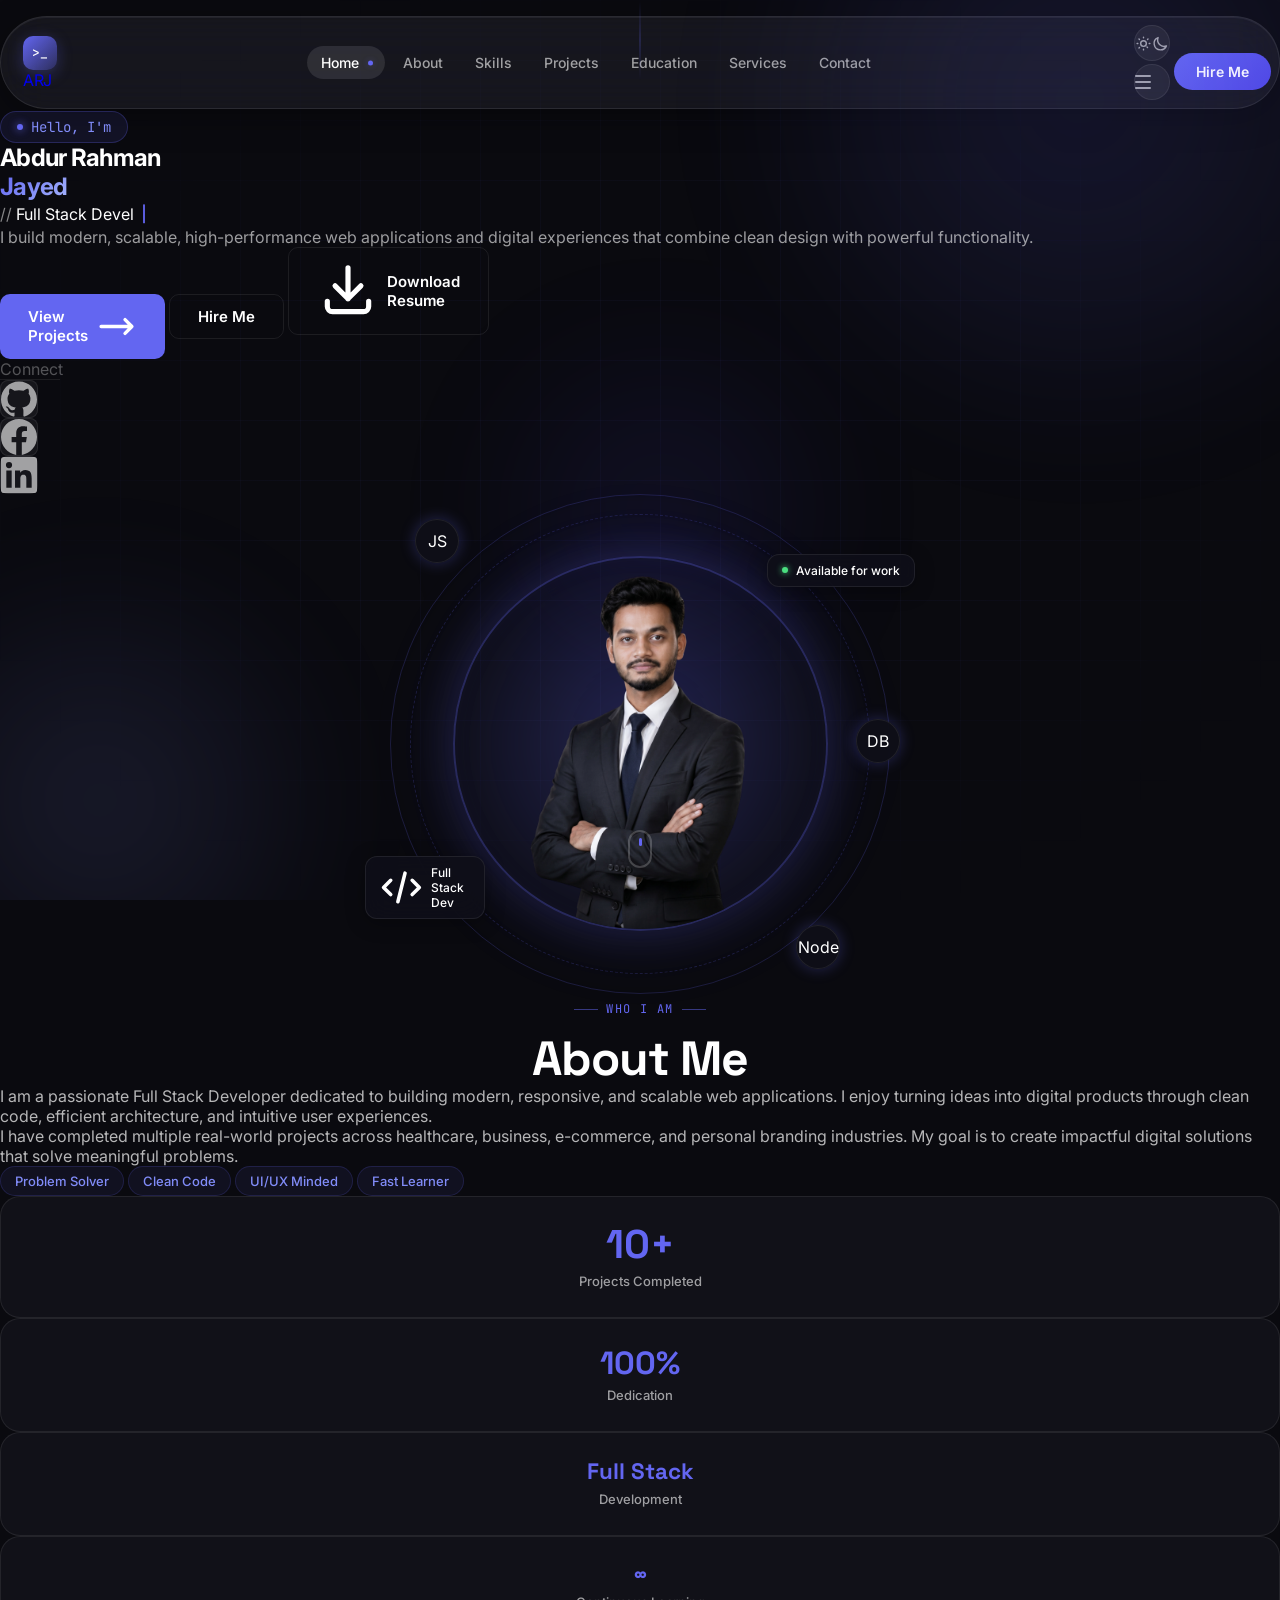
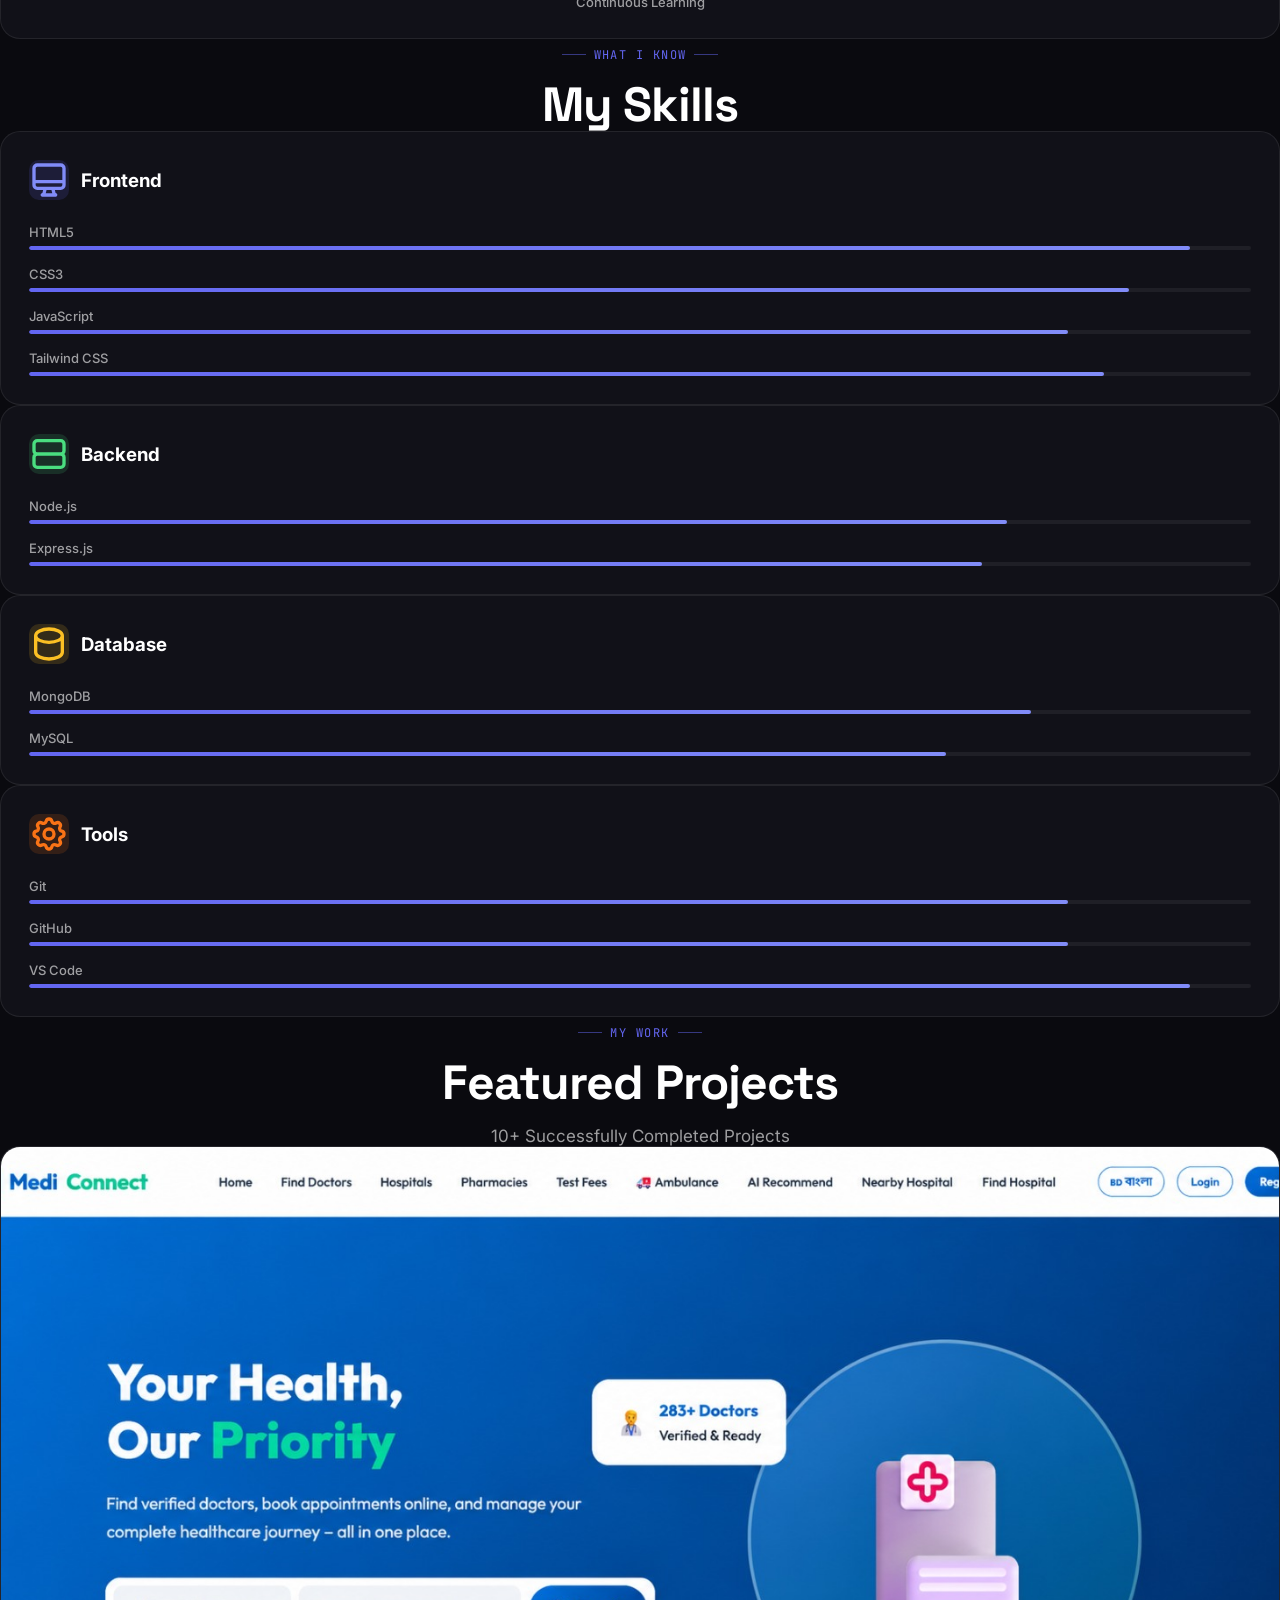
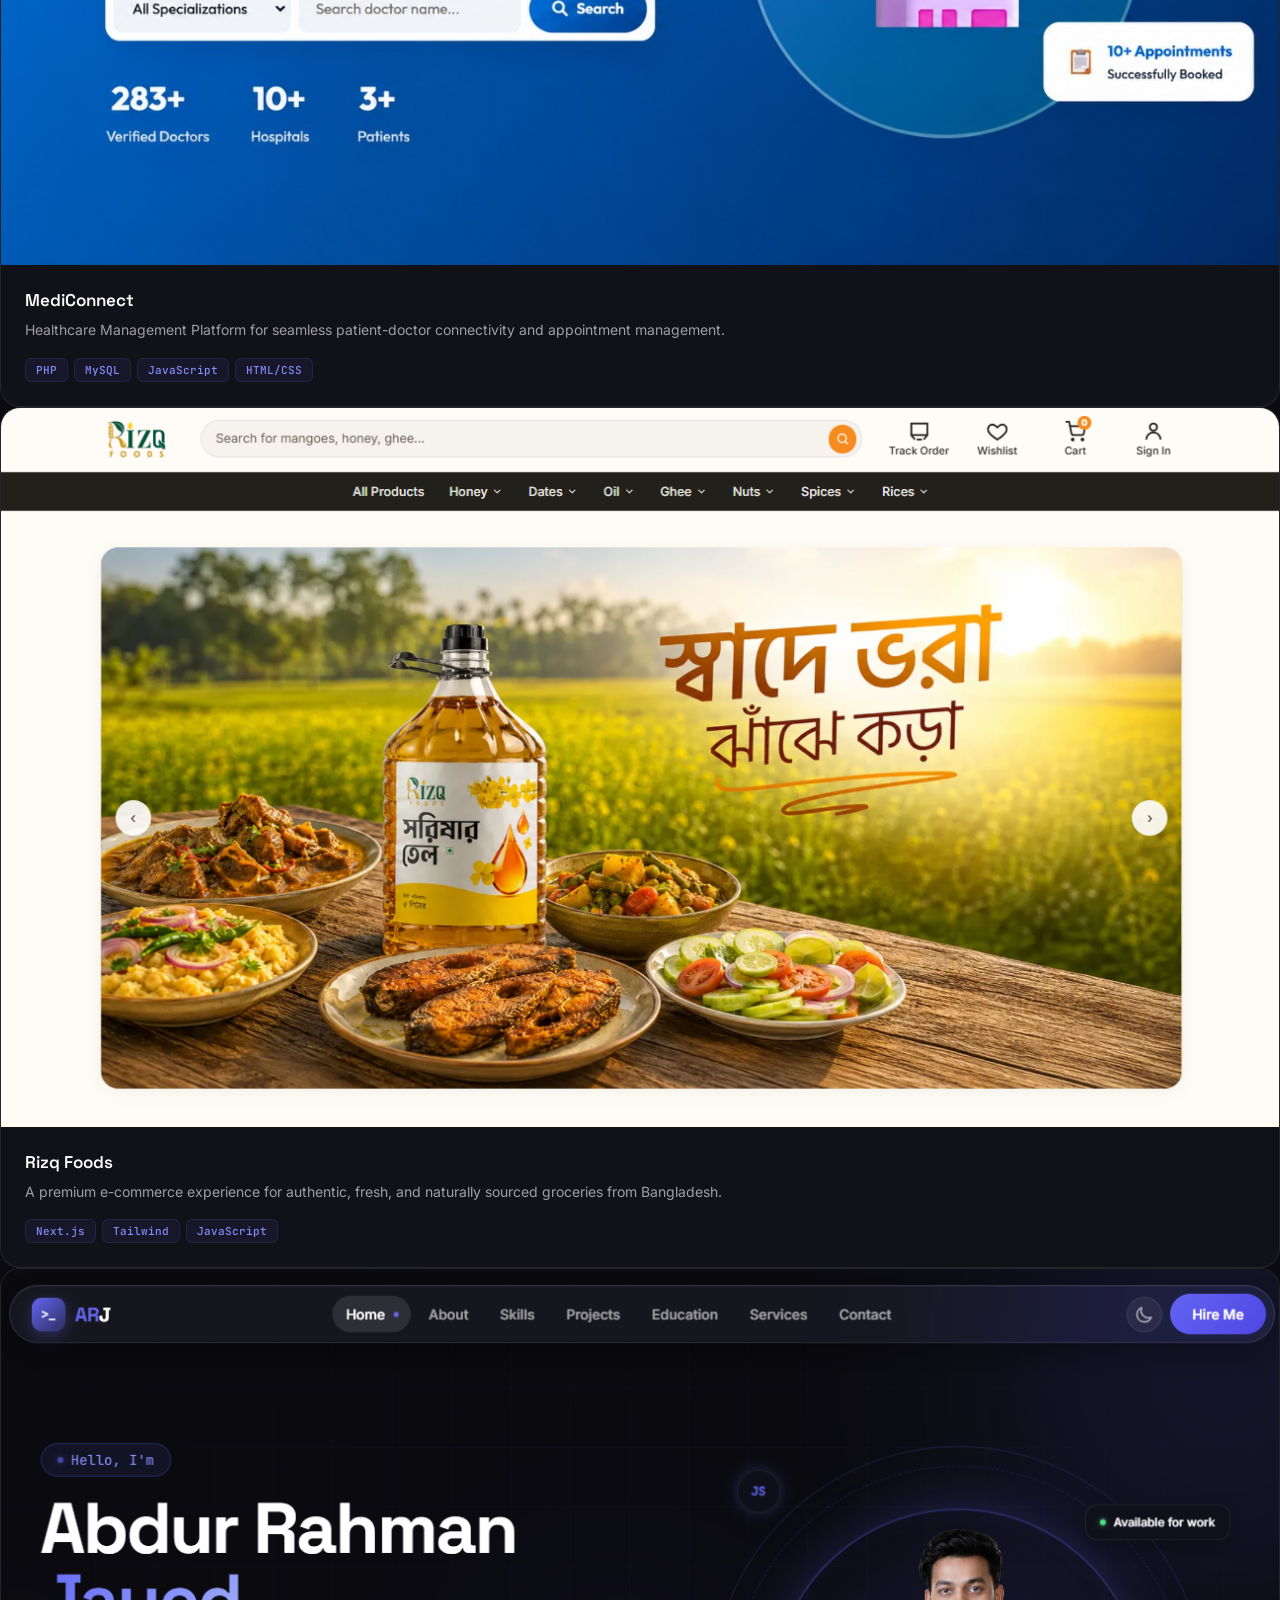
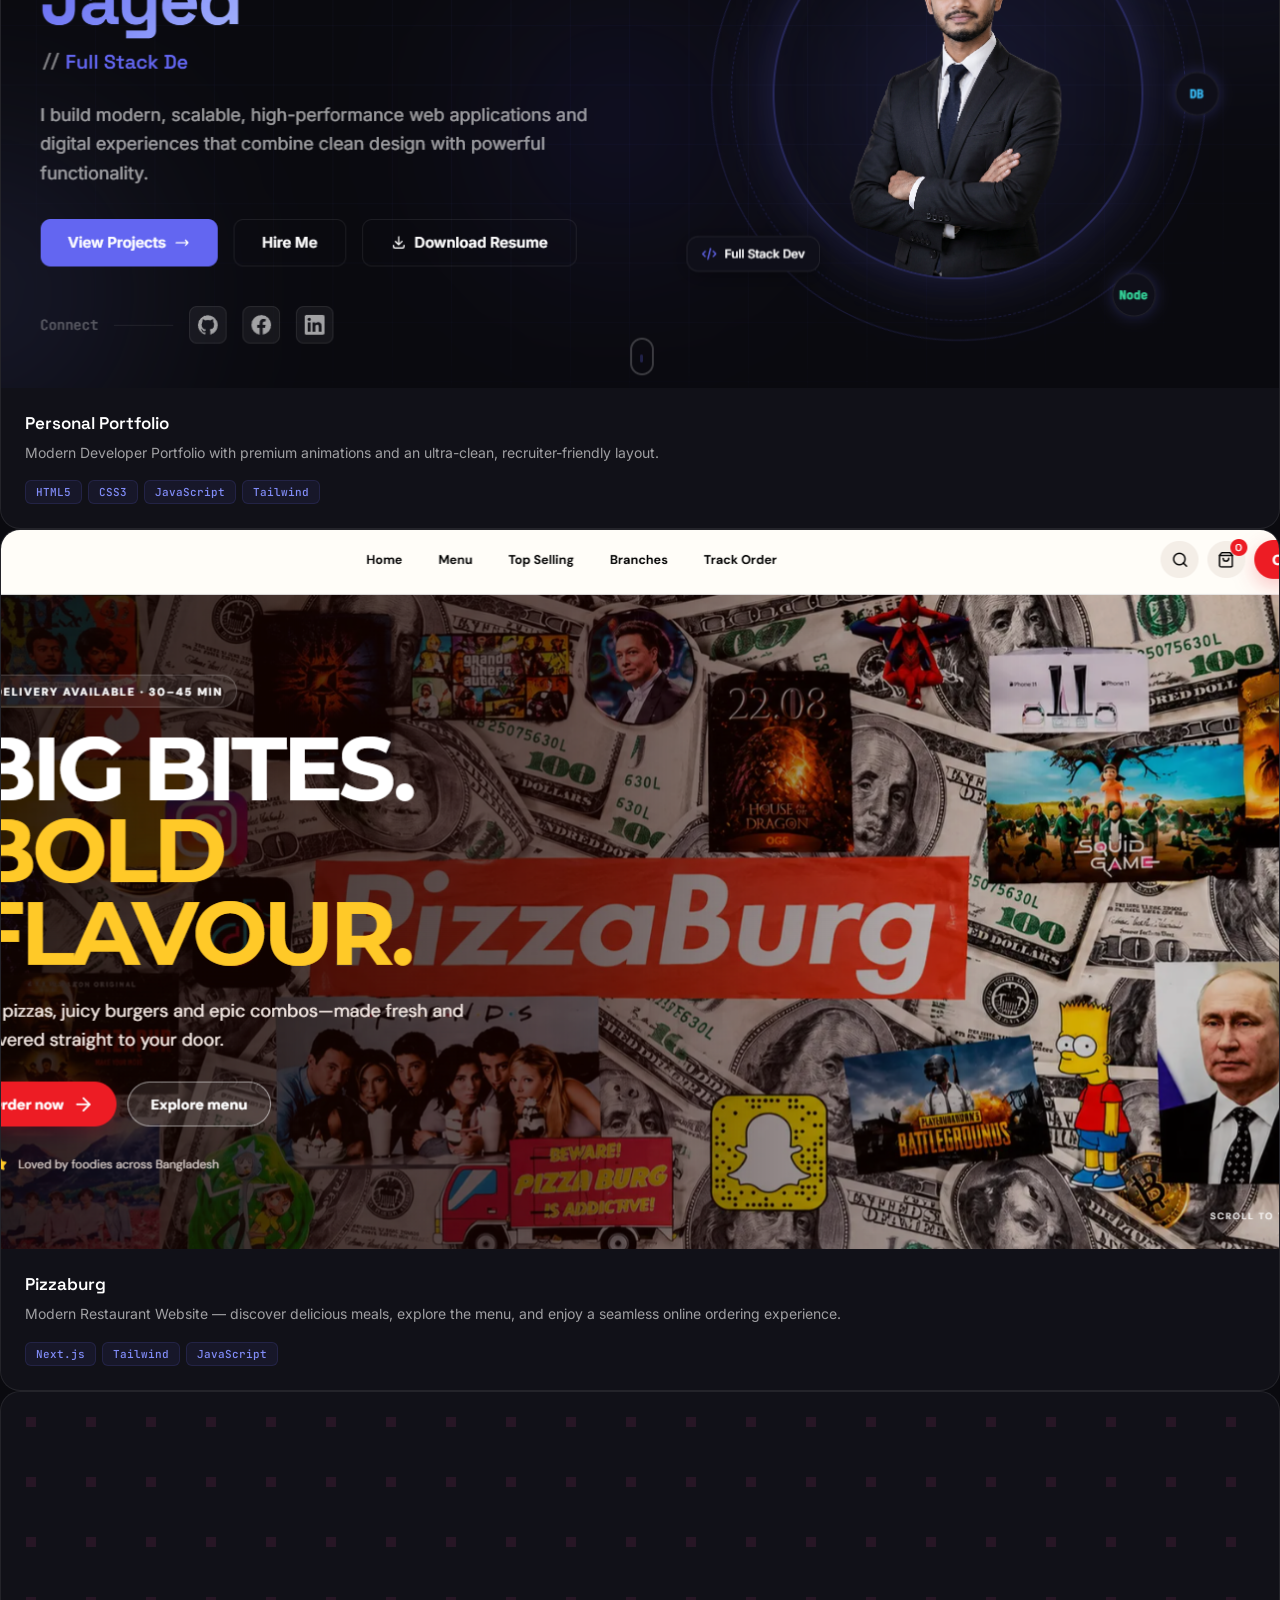
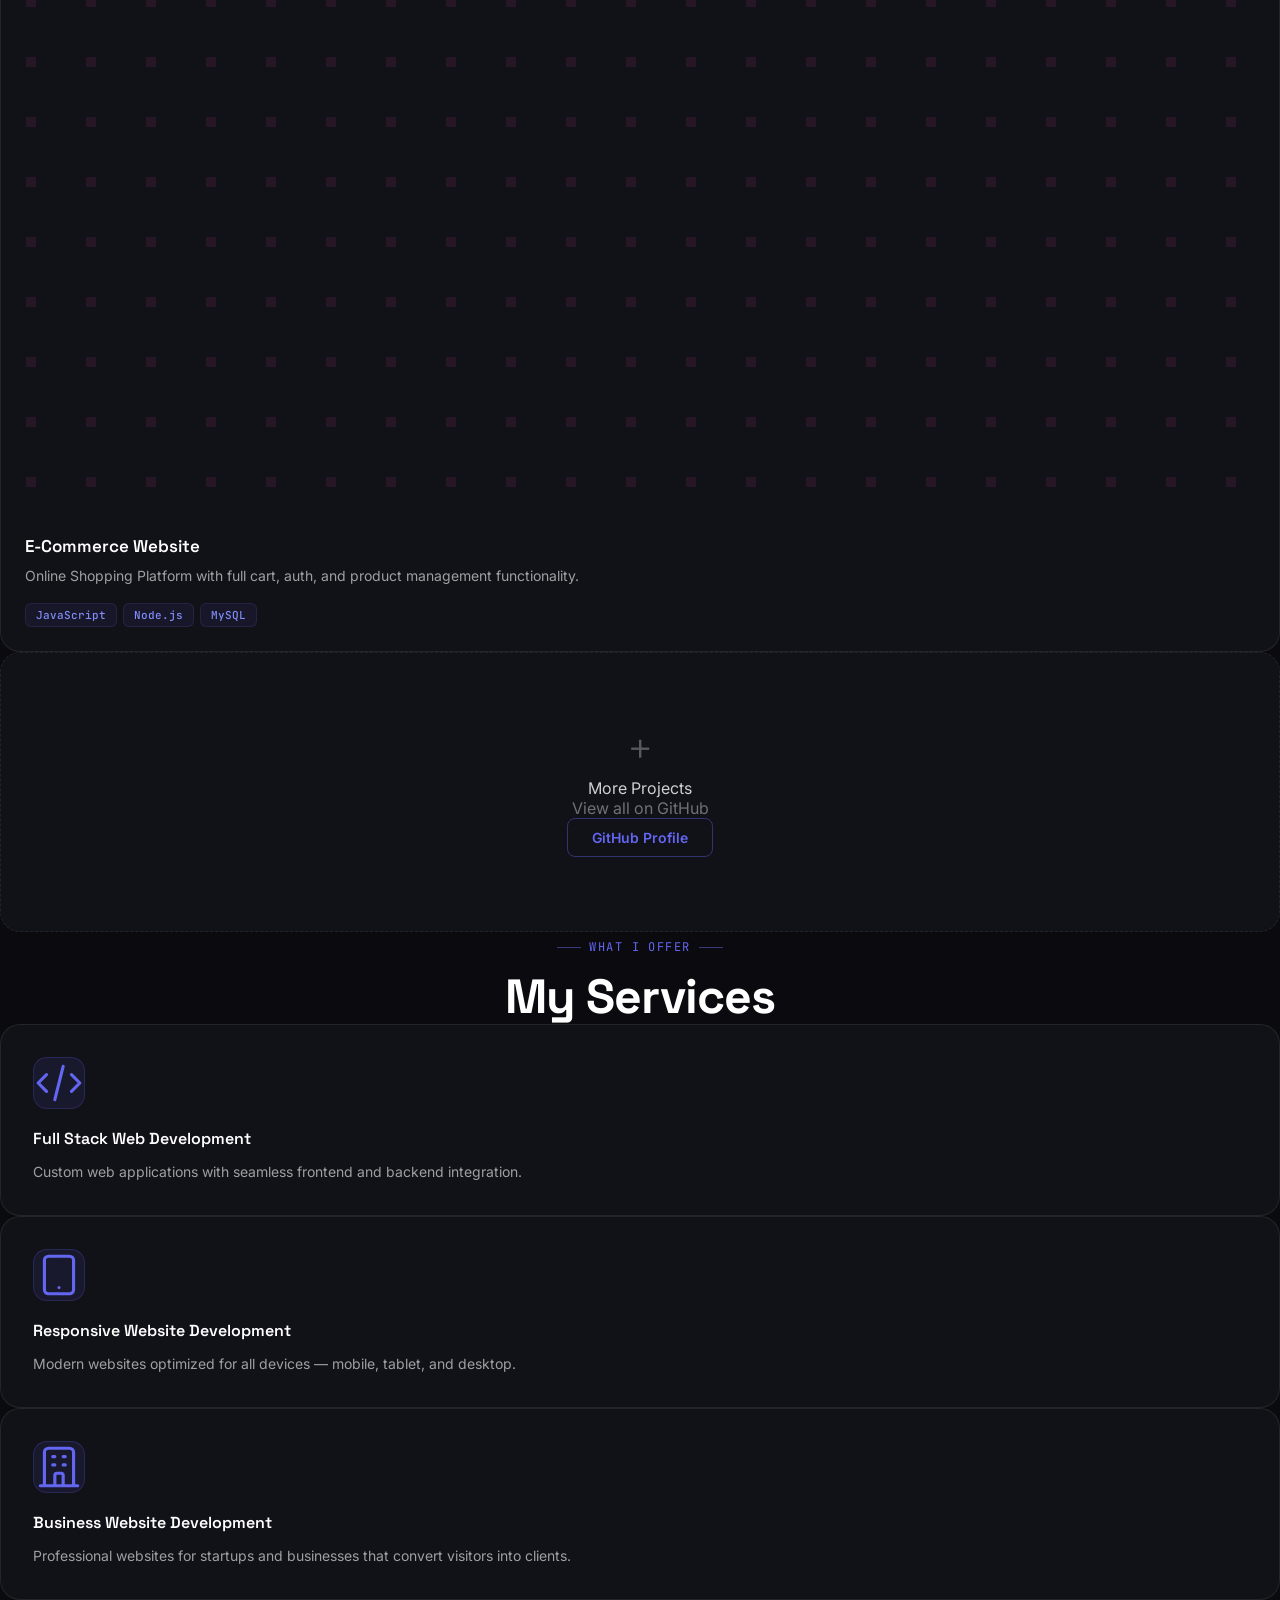
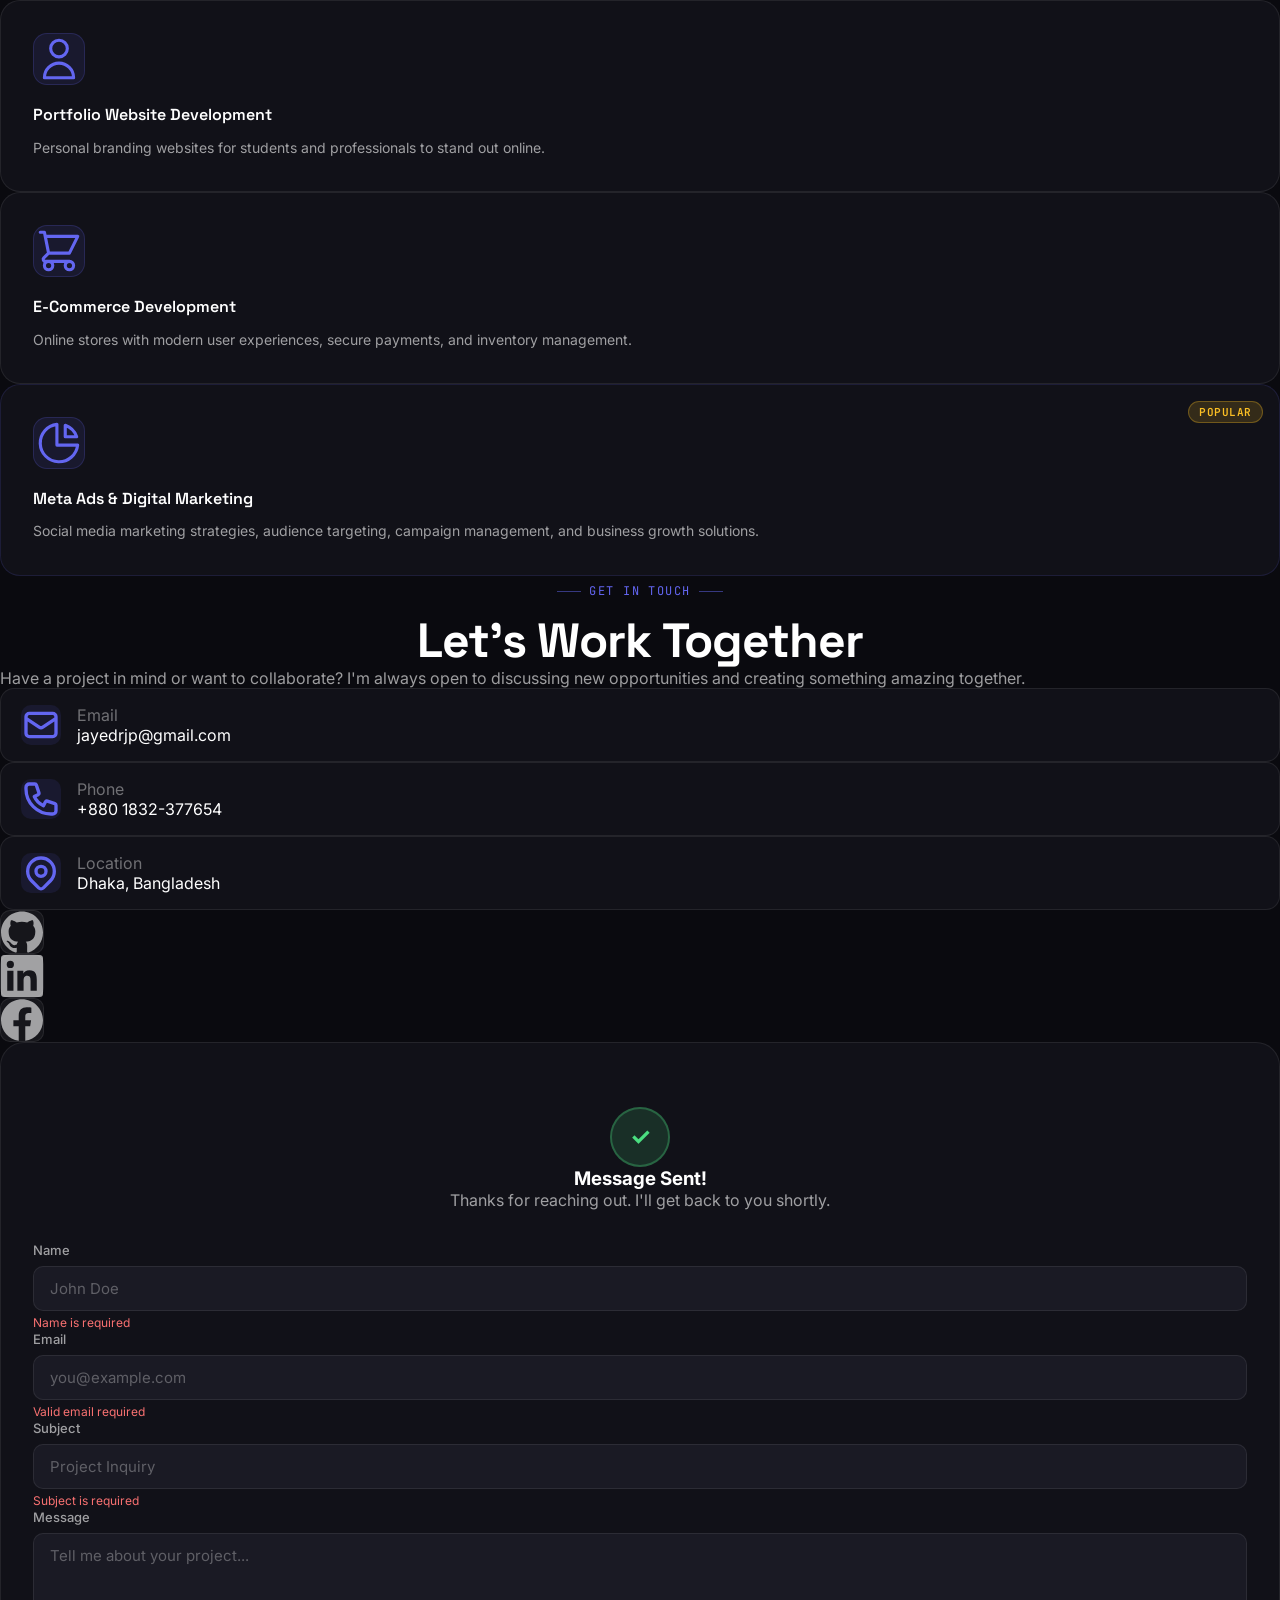
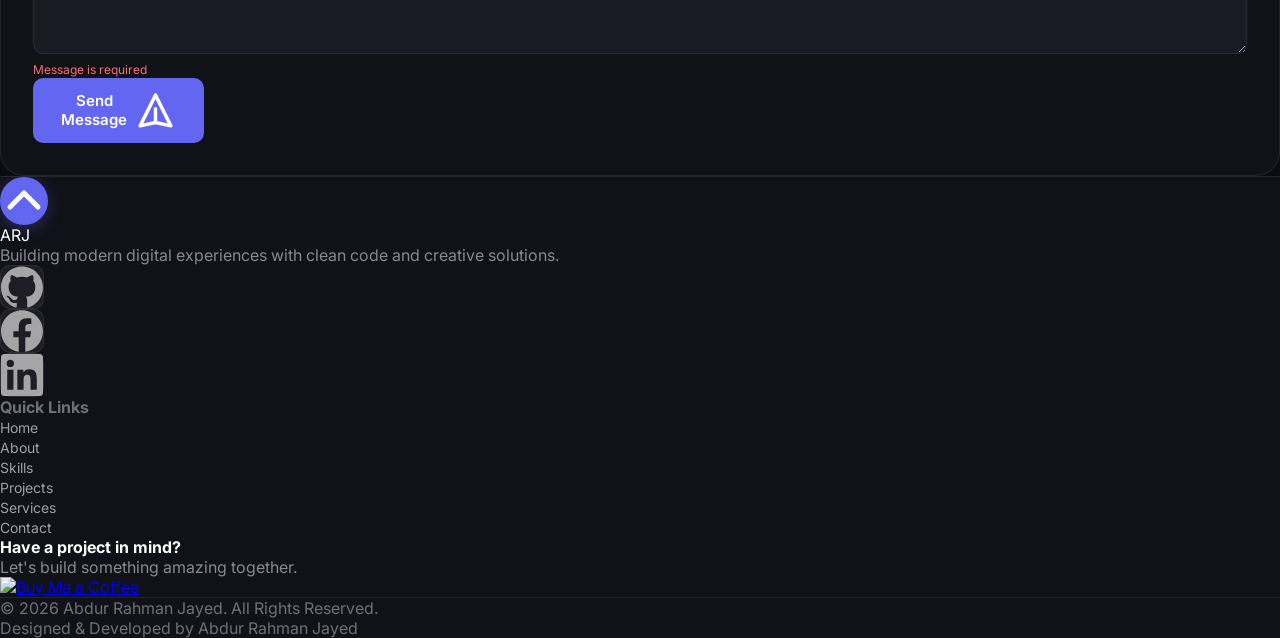
==== index.html @ 6d83f244 "Initial portfolio update" ====
<!doctype html>
<html lang="en" class="dark">
  <head>
    <meta charset="UTF-8" />
    <meta name="viewport" content="width=device-width, initial-scale=1.0" />
    <title>Abdur Rahman Jayed — Full Stack Developer</title>
    <meta
      name="description"
      content="Abdur Rahman Jayed (ARJ) — Full Stack Developer building modern, scalable, high-performance web applications and digital experiences."
    />
    <meta
      name="keywords"
      content="Full Stack Developer, Web Developer, Bangladesh, ARJ, Abdur Rahman Jayed, Node.js, MongoDB, JavaScript"
    />
    <meta name="author" content="Abdur Rahman Jayed" />

    <!-- Open Graph -->
    <meta
      property="og:title"
      content="Abdur Rahman Jayed — Full Stack Developer"
    />
    <meta
      property="og:description"
      content="Building modern, scalable, high-performance web applications and digital experiences."
    />
    <meta property="og:type" content="website" />
    <meta property="og:image" content="photo.png" />

    <!-- Preconnect -->
    <link rel="preconnect" href="https://fonts.googleapis.com" />
    <link rel="preconnect" href="https://fonts.gstatic.com" crossorigin />
    <link
      href="https://fonts.googleapis.com/css2?family=Inter:wght@300;400;500;600;700;800;900&family=Space+Grotesk:wght@400;500;600;700&family=JetBrains+Mono:wght@400;500&display=swap"
      rel="stylesheet"
    />

    <!-- Tailwind CSS -->
    <script src="https://cdn.tailwindcss.com"></script>
    <script>
      tailwind.config = {
        darkMode: "class",
        theme: {
          extend: {
            fontFamily: {
              sans: ["Inter", "sans-serif"],
              display: ["Space Grotesk", "sans-serif"],
              mono: ["JetBrains Mono", "monospace"],
            },
            colors: {
              accent: { DEFAULT: "#6366f1", hover: "#4f46e5", glow: "#818cf8" },
              surface: {
                1: "#0a0a0f",
                2: "#111118",
                3: "#1a1a24",
                4: "#22222e",
              },
            },
            animation: {
              float: "float 6s ease-in-out infinite",
              "pulse-slow": "pulse 4s cubic-bezier(0.4, 0, 0.6, 1) infinite",
              "spin-slow": "spin 20s linear infinite",
            },
          },
        },
      };
    </script>

    <link rel="stylesheet" href="style.css" />
  </head>
  <body class="overflow-x-hidden">
    <!-- Loading Screen -->
    <div
      id="loader"
      class="fixed inset-0 z-[9999] flex items-center justify-center bg-[#0a0a0f]"
    >
      <div class="loader-content text-center">
        <div
          class="loader-logo font-display font-bold text-4xl text-white mb-6"
        >
          <span class="text-accent">AR</span>J
        </div>
        <div class="loader-bar">
          <div class="loader-fill"></div>
        </div>
        <p class="font-mono text-xs text-white/40 mt-4">
          Initializing experience...
        </p>
      </div>
    </div>

    <!-- NAVBAR -->
    <nav
      id="navbar"
      class="fixed top-0 left-0 right-0 z-50 px-4 sm:px-6 lg:px-8 pt-4 transition-all duration-300"
    >
      <div class="max-w-7xl mx-auto">
        <div class="nav-inner flex items-center justify-between">
          <!-- Logo -->
          <a href="index.html" class="nav-logo flex items-center gap-2.5">
            <span class="nav-logo-mark">&gt;_</span>
            <span class="font-display font-bold text-xl tracking-tight"
              ><span class="text-accent">AR</span>J</span
            >
          </a>

          <!-- Desktop Links -->
          <div class="hidden lg:flex items-center gap-1 nav-links-group">
            <a href="index.html" class="nav-link active" data-section="home"
              >Home</a
            >
            <a href="pages/about.html" class="nav-link" data-section="about"
              >About</a
            >
            <a href="pages/skills.html" class="nav-link" data-section="skills"
              >Skills</a
            >
            <a
              href="pages/projects.html"
              class="nav-link"
              data-section="projects"
              >Projects</a
            >
            <button id="educationBtn" class="nav-link">Education</button>
            <a
              href="pages/services.html"
              class="nav-link"
              data-section="services"
              >Services</a
            >
            <a href="pages/contact.html" class="nav-link" data-section="contact"
              >Contact</a
            >
          </div>

          <!-- Right Actions -->
          <div class="flex items-center gap-2">
            <!-- Theme Toggle -->
            <button
              id="themeToggle"
              class="theme-btn"
              aria-label="Toggle theme"
            >
              <svg
                id="sunIcon"
                class="w-5 h-5 hidden"
                fill="none"
                stroke="currentColor"
                viewBox="0 0 24 24"
              >
                <path
                  stroke-linecap="round"
                  stroke-linejoin="round"
                  stroke-width="2"
                  d="M12 3v1m0 16v1m9-9h-1M4 12H3m15.364-6.364l-.707.707M6.343 17.657l-.707.707M17.657 17.657l-.707-.707M6.343 6.343l-.707-.707M12 8a4 4 0 100 8 4 4 0 000-8z"
                />
              </svg>
              <svg
                id="moonIcon"
                class="w-5 h-5"
                fill="none"
                stroke="currentColor"
                viewBox="0 0 24 24"
              >
                <path
                  stroke-linecap="round"
                  stroke-linejoin="round"
                  stroke-width="2"
                  d="M20.354 15.354A9 9 0 018.646 3.646 9.003 9.003 0 0012 21a9.003 9.003 0 008.354-5.646z"
                />
              </svg>
            </button>

            <!-- Mobile Hamburger -->
            <button
              id="menuBtn"
              class="lg:hidden menu-btn flex items-center justify-center"
              aria-label="Toggle menu"
            >
              <div class="hamburger-icon">
                <span></span>
                <span></span>
                <span></span>
              </div>
            </button>

            <!-- Hire Me -->
            <a
              href="pages/contact.html"
              class="hire-btn hidden md:flex items-center gap-2"
            >
              Hire Me
            </a>
          </div>
        </div>

        <!-- Mobile Menu -->
        <div id="mobileMenu" class="mobile-menu lg:hidden">
          <div class="mobile-menu-inner px-4 py-6 flex flex-col gap-2">
            <a href="index.html" class="mobile-nav-link" data-section="home"
              >Home</a
            >
            <a
              href="pages/about.html"
              class="mobile-nav-link"
              data-section="about"
              >About</a
            >
            <a
              href="pages/skills.html"
              class="mobile-nav-link"
              data-section="skills"
              >Skills</a
            >
            <a
              href="pages/projects.html"
              class="mobile-nav-link"
              data-section="projects"
              >Projects</a
            >
            <button id="educationBtnMobile" class="mobile-nav-link text-left">
              Education
            </button>
            <a
              href="pages/services.html"
              class="mobile-nav-link"
              data-section="services"
              >Services</a
            >
            <a
              href="pages/contact.html"
              class="mobile-nav-link"
              data-section="contact"
              >Contact</a
            >
            <a
              href="pages/contact.html"
              class="hire-btn mt-4 flex items-center justify-center gap-2"
            >
              Hire Me
            </a>
          </div>
        </div>
      </div>
    </nav>

    <!-- EDUCATION MODAL -->
    <div
      id="educationModal"
      class="edu-modal"
      role="dialog"
      aria-modal="true"
      aria-label="Academic Journey"
    >
      <div class="edu-backdrop"></div>
      <div class="edu-panel">
        <div class="edu-header">
          <div>
            <h2 class="font-display text-3xl md:text-4xl font-bold">
              Academic Journey
            </h2>
          </div>
          <button id="closeEdu" class="edu-close" aria-label="Close modal">
            <svg
              class="w-5 h-5"
              fill="none"
              stroke="currentColor"
              viewBox="0 0 24 24"
            >
              <path
                stroke-linecap="round"
                stroke-linejoin="round"
                stroke-width="2"
                d="M6 18L18 6M6 6l12 12"
              />
            </svg>
          </button>
        </div>

        <div class="edu-timeline">
          <!-- Item 1 -->
          <div class="edu-item">
            <div class="edu-dot">
              <div class="edu-dot-inner"></div>
            </div>
            <div class="edu-card">
              <div class="edu-year">2023 — 2027</div>
              <h3 class="edu-degree">
                BSc in Computer Science &amp; Engineering
              </h3>
              <p class="edu-institution">
                University of Information Technology and Sciences (UITS)
              </p>
              <div class="edu-badge">Semester 7 of 8 · In Progress</div>
            </div>
          </div>

          <!-- Item 2 -->
          <div class="edu-item">
            <div class="edu-dot">
              <div class="edu-dot-inner"></div>
            </div>
            <div class="edu-card">
              <div class="edu-year">2022</div>
              <h3 class="edu-degree">HSC — Science (English Version)</h3>
              <p class="edu-institution">South Point College · Dhaka Board</p>
              <div class="edu-badge gpa">GPA: 5.00 / 5.00</div>
            </div>
          </div>

          <!-- Item 3 -->
          <div class="edu-item">
            <div class="edu-dot">
              <div class="edu-dot-inner"></div>
            </div>
            <div class="edu-card">
              <div class="edu-year">2020</div>
              <h3 class="edu-degree">SSC — Science (English Version)</h3>
              <p class="edu-institution">
                Cosmopolitan Laboratory School and College · Dhaka Board
              </p>
              <div class="edu-badge">GPA: 4.78 / 5.00</div>
            </div>
          </div>
        </div>
      </div>
    </div>

    <!-- ===== HOME SECTION ===== -->
    <section
      id="home"
      class="min-h-screen flex items-center relative overflow-hidden pt-28"
    >
      <!-- Background Elements -->
      <div class="hero-bg">
        <div class="orb orb-1"></div>
        <div class="orb orb-2"></div>
        <div class="orb orb-3"></div>
        <div class="grid-bg"></div>
      </div>

      <div class="max-w-7xl mx-auto px-4 sm:px-6 lg:px-8 w-full py-16">
        <div class="grid lg:grid-cols-2 gap-12 lg:gap-16 items-center">
          <!-- LEFT -->
          <div class="hero-left reveal-left">
            <div class="hello-badge">
              <span class="hello-dot"></span>
              <span class="font-mono text-sm">Hello, I'm</span>
            </div>

            <h1
              class="font-display font-bold text-5xl sm:text-6xl md:text-7xl leading-[1.05] mt-4 mb-3"
            >
              Abdur Rahman<br />
              <span class="name-gradient">Jayed</span>
            </h1>

            <div class="role-wrapper mb-6">
              <span class="role-prefix text-white/50 font-mono text-lg"
                >//
              </span>
              <span
                id="typingText"
                class="typed-text font-display text-xl font-semibold text-accent"
              ></span>
              <span class="typed-cursor">|</span>
            </div>

            <p class="text-white/60 text-lg leading-relaxed max-w-xl mb-8">
              I build modern, scalable, high-performance web applications and
              digital experiences that combine clean design with powerful
              functionality.
            </p>

            <div class="flex flex-wrap gap-4 mb-10">
              <a href="pages/projects.html" class="btn-primary magnetic-btn">
                <span>View Projects</span>
                <svg
                  class="w-4 h-4"
                  fill="none"
                  stroke="currentColor"
                  viewBox="0 0 24 24"
                >
                  <path
                    stroke-linecap="round"
                    stroke-linejoin="round"
                    stroke-width="2"
                    d="M17 8l4 4m0 0l-4 4m4-4H3"
                  />
                </svg>
              </a>
              <a href="pages/contact.html" class="btn-secondary magnetic-btn">
                <span>Hire Me</span>
              </a>
              <a
                href="Abdur_Rahman_Jayed.pdf"
                download
                class="btn-secondary magnetic-btn"
              >
                <svg
                  class="w-4 h-4"
                  fill="none"
                  stroke="currentColor"
                  viewBox="0 0 24 24"
                >
                  <path
                    stroke-linecap="round"
                    stroke-linejoin="round"
                    stroke-width="2"
                    d="M4 16v2a2 2 0 002 2h12a2 2 0 002-2v-2M7 10l5 5 5-5M12 15V3"
                  />
                </svg>
                <span>Download Resume</span>
              </a>
            </div>

            <!-- Social Icons -->
            <div class="flex items-center gap-4">
              <span class="text-white/30 text-sm font-mono">Connect</span>
              <div class="social-line"></div>
              <a
                href="https://github.com/jayedrjp"
                target="_blank"
                rel="noopener"
                class="social-icon"
                aria-label="GitHub"
              >
                <svg class="w-5 h-5" fill="currentColor" viewBox="0 0 24 24">
                  <path
                    d="M12 .297c-6.63 0-12 5.373-12 12 0 5.303 3.438 9.8 8.205 11.385.6.113.82-.258.82-.577 0-.285-.01-1.04-.015-2.04-3.338.724-4.042-1.61-4.042-1.61C4.422 18.07 3.633 17.7 3.633 17.7c-1.087-.744.084-.729.084-.729 1.205.084 1.838 1.236 1.838 1.236 1.07 1.835 2.809 1.305 3.495.998.108-.776.417-1.305.76-1.605-2.665-.3-5.466-1.332-5.466-5.93 0-1.31.465-2.38 1.235-3.22-.135-.303-.54-1.523.105-3.176 0 0 1.005-.322 3.3 1.23.96-.267 1.98-.399 3-.405 1.02.006 2.04.138 3 .405 2.28-1.552 3.285-1.23 3.285-1.23.645 1.653.24 2.873.12 3.176.765.84 1.23 1.91 1.23 3.22 0 4.61-2.805 5.625-5.475 5.92.42.36.81 1.096.81 2.22 0 1.606-.015 2.896-.015 3.286 0 .315.21.69.825.57C20.565 22.092 24 17.592 24 12.297c0-6.627-5.373-12-12-12"
                  />
                </svg>
              </a>
              <a
                href="https://facebook.com/abdur.jayed"
                target="_blank"
                rel="noopener"
                class="social-icon"
                aria-label="Facebook"
              >
                <svg class="w-5 h-5" fill="currentColor" viewBox="0 0 24 24">
                  <path
                    d="M24 12.073c0-6.627-5.373-12-12-12s-12 5.373-12 12c0 5.99 4.388 10.954 10.125 11.854v-8.385H7.078v-3.47h3.047V9.43c0-3.007 1.792-4.669 4.533-4.669 1.312 0 2.686.235 2.686.235v2.953H15.83c-1.491 0-1.956.925-1.956 1.874v2.25h3.328l-.532 3.47h-2.796v8.385C19.612 23.027 24 18.062 24 12.073z"
                  />
                </svg>
              </a>
              <a
                href="https://linkedin.com/in/jayedrjp"
                target="_blank"
                rel="noopener"
                class="social-icon"
                aria-label="LinkedIn"
              >
                <svg class="w-5 h-5" fill="currentColor" viewBox="0 0 24 24">
                  <path
                    d="M20.447 20.452h-3.554v-5.569c0-1.328-.027-3.037-1.852-3.037-1.853 0-2.136 1.445-2.136 2.939v5.667H9.351V9h3.414v1.561h.046c.477-.9 1.637-1.85 3.37-1.85 3.601 0 4.267 2.37 4.267 5.455v6.286zM5.337 7.433a2.062 2.062 0 01-2.063-2.065 2.064 2.064 0 112.063 2.065zm1.782 13.019H3.555V9h3.564v11.452zM22.225 0H1.771C.792 0 0 .774 0 1.729v20.542C0 23.227.792 24 1.771 24h20.451C23.2 24 24 23.227 24 22.271V1.729C24 .774 23.2 0 22.222 0h.003z"
                  />
                </svg>
              </a>
            </div>
          </div>

          <!-- RIGHT - Photo -->
          <div class="hero-right reveal-right">
            <div class="photo-container">
              <div class="photo-glow"></div>
              <div class="photo-ring photo-ring-1"></div>
              <div class="photo-ring photo-ring-2"></div>
              <div class="photo-wrap">
                <img
                  src="arj.png"
                  alt="Abdur Rahman Jayed"
                  class="hero-photo"
                  loading="eager"
                />
              </div>
              <!-- Floating badges -->
              <div class="float-badge badge-top-right">
                <span class="badge-dot"></span>
                Available for work
              </div>
              <div class="float-badge badge-bottom-left">
                <svg
                  class="w-4 h-4 text-accent"
                  fill="none"
                  stroke="currentColor"
                  viewBox="0 0 24 24"
                >
                  <path
                    stroke-linecap="round"
                    stroke-linejoin="round"
                    stroke-width="2"
                    d="M10 20l4-16m4 4l4 4-4 4M6 16l-4-4 4-4"
                  />
                </svg>
                Full Stack Dev
              </div>
              <!-- Tech orbit dots -->
              <div class="orbit-dot orbit-dot-1">
                <span class="font-mono text-xs font-bold text-accent">JS</span>
              </div>
              <div class="orbit-dot orbit-dot-2">
                <span class="font-mono text-xs font-bold text-emerald-400"
                  >Node</span
                >
              </div>
              <div class="orbit-dot orbit-dot-3">
                <span class="font-mono text-xs font-bold text-sky-400">DB</span>
              </div>
            </div>
          </div>
        </div>
      </div>

      <!-- Scroll indicator -->
      <div class="scroll-indicator">
        <div class="scroll-mouse">
          <div class="scroll-wheel"></div>
        </div>
      </div>
    </section>

    <!-- ===== ABOUT SECTION ===== -->
    <section id="about" class="py-24 relative overflow-hidden">
      <div class="section-divider"></div>
      <div class="max-w-7xl mx-auto px-4 sm:px-6 lg:px-8">
        <div class="section-header reveal-up">
          <span class="section-eyebrow">Who I Am</span>
          <h2 class="section-title">
            About <span class="text-accent">Me</span>
          </h2>
        </div>

        <div class="grid lg:grid-cols-2 gap-16 items-center mt-16">
          <!-- Text -->
          <div class="reveal-left">
            <p class="text-white/70 text-lg leading-relaxed mb-6">
              I am a passionate Full Stack Developer dedicated to building
              modern, responsive, and scalable web applications. I enjoy turning
              ideas into digital products through clean code, efficient
              architecture, and intuitive user experiences.
            </p>
            <p class="text-white/70 text-lg leading-relaxed mb-8">
              I have completed multiple real-world projects across healthcare,
              business, e-commerce, and personal branding industries. My goal is
              to create impactful digital solutions that solve meaningful
              problems.
            </p>
            <div class="flex flex-wrap gap-3">
              <span class="tag">Problem Solver</span>
              <span class="tag">Clean Code</span>
              <span class="tag">UI/UX Minded</span>
              <span class="tag">Fast Learner</span>
            </div>
          </div>

          <!-- Stats -->
          <div class="grid grid-cols-2 gap-4 reveal-right">
            <div class="stat-card">
              <div class="stat-number" data-count="10">0</div>
              <div class="stat-label">Projects Completed</div>
            </div>
            <div class="stat-card">
              <div class="stat-number-text">100%</div>
              <div class="stat-label">Dedication</div>
            </div>
            <div class="stat-card">
              <div class="stat-number-text" style="font-size: 1.4rem">
                Full Stack
              </div>
              <div class="stat-label">Development</div>
            </div>
            <div class="stat-card">
              <div class="stat-number-text" style="font-size: 1.3rem">∞</div>
              <div class="stat-label">Continuous Learning</div>
            </div>
          </div>
        </div>
      </div>
    </section>

    <!-- ===== SKILLS SECTION ===== -->
    <section id="skills" class="py-24 relative overflow-hidden">
      <div class="max-w-7xl mx-auto px-4 sm:px-6 lg:px-8">
        <div class="section-header reveal-up">
          <span class="section-eyebrow">What I Know</span>
          <h2 class="section-title">
            My <span class="text-accent">Skills</span>
          </h2>
        </div>

        <div class="grid md:grid-cols-2 lg:grid-cols-4 gap-6 mt-16">
          <!-- Frontend -->
          <div class="skill-category reveal-up" style="--delay: 0">
            <div class="skill-cat-header">
              <div class="skill-cat-icon frontend-icon">
                <svg
                  class="w-5 h-5"
                  fill="none"
                  stroke="currentColor"
                  viewBox="0 0 24 24"
                >
                  <path
                    stroke-linecap="round"
                    stroke-linejoin="round"
                    stroke-width="2"
                    d="M9.75 17L9 20l-1 1h8l-1-1-.75-3M3 13h18M5 17h14a2 2 0 002-2V5a2 2 0 00-2-2H5a2 2 0 00-2 2v10a2 2 0 002 2z"
                  />
                </svg>
              </div>
              <h3 class="font-display font-semibold text-lg">Frontend</h3>
            </div>
            <div class="skill-list">
              <div class="skill-item">
                <span class="skill-name">HTML5</span>
                <div class="skill-bar">
                  <div class="skill-fill" data-w="95"></div>
                </div>
              </div>
              <div class="skill-item">
                <span class="skill-name">CSS3</span>
                <div class="skill-bar">
                  <div class="skill-fill" data-w="90"></div>
                </div>
              </div>
              <div class="skill-item">
                <span class="skill-name">JavaScript</span>
                <div class="skill-bar">
                  <div class="skill-fill" data-w="85"></div>
                </div>
              </div>
              <div class="skill-item">
                <span class="skill-name">Tailwind CSS</span>
                <div class="skill-bar">
                  <div class="skill-fill" data-w="88"></div>
                </div>
              </div>
            </div>
          </div>

          <!-- Backend -->
          <div class="skill-category reveal-up" style="--delay: 1">
            <div class="skill-cat-header">
              <div class="skill-cat-icon backend-icon">
                <svg
                  class="w-5 h-5"
                  fill="none"
                  stroke="currentColor"
                  viewBox="0 0 24 24"
                >
                  <path
                    stroke-linecap="round"
                    stroke-linejoin="round"
                    stroke-width="2"
                    d="M5 12h14M5 12a2 2 0 01-2-2V6a2 2 0 012-2h14a2 2 0 012 2v4a2 2 0 01-2 2M5 12a2 2 0 00-2 2v4a2 2 0 002 2h14a2 2 0 002-2v-4a2 2 0 00-2-2"
                  />
                </svg>
              </div>
              <h3 class="font-display font-semibold text-lg">Backend</h3>
            </div>
            <div class="skill-list">
              <div class="skill-item">
                <span class="skill-name">Node.js</span>
                <div class="skill-bar">
                  <div class="skill-fill" data-w="80"></div>
                </div>
              </div>
              <div class="skill-item">
                <span class="skill-name">Express.js</span>
                <div class="skill-bar">
                  <div class="skill-fill" data-w="78"></div>
                </div>
              </div>
            </div>
          </div>

          <!-- Database -->
          <div class="skill-category reveal-up" style="--delay: 2">
            <div class="skill-cat-header">
              <div class="skill-cat-icon db-icon">
                <svg
                  class="w-5 h-5"
                  fill="none"
                  stroke="currentColor"
                  viewBox="0 0 24 24"
                >
                  <path
                    stroke-linecap="round"
                    stroke-linejoin="round"
                    stroke-width="2"
                    d="M4 7v10c0 2.21 3.582 4 8 4s8-1.79 8-4V7M4 7c0 2.21 3.582 4 8 4s8-1.79 8-4M4 7c0-2.21 3.582-4 8-4s8 1.79 8 4"
                  />
                </svg>
              </div>
              <h3 class="font-display font-semibold text-lg">Database</h3>
            </div>
            <div class="skill-list">
              <div class="skill-item">
                <span class="skill-name">MongoDB</span>
                <div class="skill-bar">
                  <div class="skill-fill" data-w="82"></div>
                </div>
              </div>
              <div class="skill-item">
                <span class="skill-name">MySQL</span>
                <div class="skill-bar">
                  <div class="skill-fill" data-w="75"></div>
                </div>
              </div>
            </div>
          </div>

          <!-- Tools -->
          <div class="skill-category reveal-up" style="--delay: 3">
            <div class="skill-cat-header">
              <div class="skill-cat-icon tools-icon">
                <svg
                  class="w-5 h-5"
                  fill="none"
                  stroke="currentColor"
                  viewBox="0 0 24 24"
                >
                  <path
                    stroke-linecap="round"
                    stroke-linejoin="round"
                    stroke-width="2"
                    d="M10.325 4.317c.426-1.756 2.924-1.756 3.35 0a1.724 1.724 0 002.573 1.066c1.543-.94 3.31.826 2.37 2.37a1.724 1.724 0 001.065 2.572c1.756.426 1.756 2.924 0 3.35a1.724 1.724 0 00-1.066 2.573c.94 1.543-.826 3.31-2.37 2.37a1.724 1.724 0 00-2.572 1.065c-.426 1.756-2.924 1.756-3.35 0a1.724 1.724 0 00-2.573-1.066c-1.543.94-3.31-.826-2.37-2.37a1.724 1.724 0 00-1.065-2.572c-1.756-.426-1.756-2.924 0-3.35a1.724 1.724 0 001.066-2.573c-.94-1.543.826-3.31 2.37-2.37.996.608 2.296.07 2.572-1.065z"
                  />
                  <path
                    stroke-linecap="round"
                    stroke-linejoin="round"
                    stroke-width="2"
                    d="M15 12a3 3 0 11-6 0 3 3 0 016 0z"
                  />
                </svg>
              </div>
              <h3 class="font-display font-semibold text-lg">Tools</h3>
            </div>
            <div class="skill-list">
              <div class="skill-item">
                <span class="skill-name">Git</span>
                <div class="skill-bar">
                  <div class="skill-fill" data-w="85"></div>
                </div>
              </div>
              <div class="skill-item">
                <span class="skill-name">GitHub</span>
                <div class="skill-bar">
                  <div class="skill-fill" data-w="85"></div>
                </div>
              </div>
              <div class="skill-item">
                <span class="skill-name">VS Code</span>
                <div class="skill-bar">
                  <div class="skill-fill" data-w="95"></div>
                </div>
              </div>
            </div>
          </div>
        </div>
      </div>
    </section>

    <!-- ===== PROJECTS SECTION ===== -->
    <section id="projects" class="py-24 relative overflow-hidden">
      <div class="max-w-7xl mx-auto px-4 sm:px-6 lg:px-8">
        <div class="section-header reveal-up">
          <span class="section-eyebrow">My Work</span>
          <h2 class="section-title">
            Featured <span class="text-accent">Projects</span>
          </h2>
          <p class="section-sub">10+ Successfully Completed Projects</p>
        </div>

        <div class="grid md:grid-cols-2 lg:grid-cols-3 gap-6 mt-16">
          <!-- Project 1 -->
          <div class="project-card reveal-up" style="--delay: 0">
            <div class="project-img-wrap">
              <div
                class="project-img project-img-1"
                style="
                  background-image: url(&quot;assets/mediconnect.jpeg&quot;);
                "
              >
                <div class="project-overlay">
                  <a
                    href="https://medicarebd.infinityfreeapp.com"
                    class="project-link"
                    aria-label="Live Demo"
                  >
                    <svg
                      class="w-5 h-5"
                      fill="none"
                      stroke="currentColor"
                      viewBox="0 0 24 24"
                    >
                      <path
                        stroke-linecap="round"
                        stroke-linejoin="round"
                        stroke-width="2"
                        d="M10 6H6a2 2 0 00-2 2v10a2 2 0 002 2h10a2 2 0 002-2v-4M14 4h6m0 0v6m0-6L10 14"
                      />
                    </svg>
                  </a>
                  <a
                    href="https://github.com/jayedrjp/Mediconnect.git"
                    class="project-link"
                    aria-label="GitHub"
                  >
                    <svg
                      class="w-5 h-5"
                      fill="currentColor"
                      viewBox="0 0 24 24"
                    >
                      <path
                        d="M12 .297c-6.63 0-12 5.373-12 12 0 5.303 3.438 9.8 8.205 11.385.6.113.82-.258.82-.577 0-.285-.01-1.04-.015-2.04-3.338.724-4.042-1.61-4.042-1.61C4.422 18.07 3.633 17.7 3.633 17.7c-1.087-.744.084-.729.084-.729 1.205.084 1.838 1.236 1.838 1.236 1.07 1.835 2.809 1.305 3.495.998.108-.776.417-1.305.76-1.605-2.665-.3-5.466-1.332-5.466-5.93 0-1.31.465-2.38 1.235-3.22-.135-.303-.54-1.523.105-3.176 0 0 1.005-.322 3.3 1.23.96-.267 1.98-.399 3-.405 1.02.006 2.04.138 3 .405 2.28-1.552 3.285-1.23 3.285-1.23.645 1.653.24 2.873.12 3.176.765.84 1.23 1.91 1.23 3.22 0 4.61-2.805 5.625-5.475 5.92.42.36.81 1.096.81 2.22 0 1.606-.015 2.896-.015 3.286 0 .315.21.69.825.57C20.565 22.092 24 17.592 24 12.297c0-6.627-5.373-12-12-12"
                      />
                    </svg>
                  </a>
                </div>
              </div>
            </div>
            <div class="project-content">
              <h3 class="project-name">MediConnect</h3>
              <p class="project-desc">
                Healthcare Management Platform for seamless patient-doctor
                connectivity and appointment management.
              </p>
              <div class="project-tags">
                <span class="project-tag">PHP</span>
                <span class="project-tag">MySQL</span>
                <span class="project-tag">JavaScript</span>
                <span class="project-tag">HTML/CSS</span>
              </div>
            </div>
          </div>

          <!-- Project 2 -->
          <div class="project-card reveal-up" style="--delay: 1">
            <div class="project-img-wrap">
              <div
                class="project-img project-img-2"
                style="background-image: url(&quot;assets/rizqfoods.png&quot;)"
              >
                <div class="project-overlay">
                  <a href="#" class="project-link"
                    ><svg
                      class="w-5 h-5"
                      fill="none"
                      stroke="currentColor"
                      viewBox="0 0 24 24"
                    >
                      <path
                        stroke-linecap="round"
                        stroke-linejoin="round"
                        stroke-width="2"
                        d="M10 6H6a2 2 0 00-2 2v10a2 2 0 002 2h10a2 2 0 002-2v-4M14 4h6m0 0v6m0-6L10 14"
                      /></svg
                  ></a>
                  <a href="#" class="project-link"
                    ><svg
                      class="w-5 h-5"
                      fill="currentColor"
                      viewBox="0 0 24 24"
                    >
                      <path
                        d="M12 .297c-6.63 0-12 5.373-12 12 0 5.303 3.438 9.8 8.205 11.385.6.113.82-.258.82-.577 0-.285-.01-1.04-.015-2.04-3.338.724-4.042-1.61-4.042-1.61C4.422 18.07 3.633 17.7 3.633 17.7c-1.087-.744.084-.729.084-.729 1.205.084 1.838 1.236 1.838 1.236 1.07 1.835 2.809 1.305 3.495.998.108-.776.417-1.305.76-1.605-2.665-.3-5.466-1.332-5.466-5.93 0-1.31.465-2.38 1.235-3.22-.135-.303-.54-1.523.105-3.176 0 0 1.005-.322 3.3 1.23.96-.267 1.98-.399 3-.405 1.02.006 2.04.138 3 .405 2.28-1.552 3.285-1.23 3.285-1.23.645 1.653.24 2.873.12 3.176.765.84 1.23 1.91 1.23 3.22 0 4.61-2.805 5.625-5.475 5.92.42.36.81 1.096.81 2.22 0 1.606-.015 2.896-.015 3.286 0 .315.21.69.825.57C20.565 22.092 24 17.592 24 12.297c0-6.627-5.373-12-12-12"
                      /></svg
                  ></a>
                </div>
              </div>
            </div>
            <div class="project-content">
              <h3 class="project-name">Rizq Foods</h3>
              <p class="project-desc">
                A premium e-commerce experience for authentic, fresh, and
                naturally sourced groceries from Bangladesh.
              </p>
              <div class="project-tags">
                <span class="project-tag">Next.js</span>
                <span class="project-tag">Tailwind</span>
                <span class="project-tag">JavaScript</span>
              </div>
            </div>
          </div>

          <!-- Project 3 -->
          <div class="project-card reveal-up" style="--delay: 2">
            <div class="project-img-wrap">
              <div
                class="project-img project-img-3"
                style="
                  background-image: url(&quot;assets/jayedrjp_portfolio.png&quot;);
                "
              >
                <div class="project-overlay">
                  <a href="#" class="project-link"
                    ><svg
                      class="w-5 h-5"
                      fill="none"
                      stroke="currentColor"
                      viewBox="0 0 24 24"
                    >
                      <path
                        stroke-linecap="round"
                        stroke-linejoin="round"
                        stroke-width="2"
                        d="M10 6H6a2 2 0 00-2 2v10a2 2 0 002 2h10a2 2 0 002-2v-4M14 4h6m0 0v6m0-6L10 14"
                      /></svg
                  ></a>
                  <a href="#" class="project-link"
                    ><svg
                      class="w-5 h-5"
                      fill="currentColor"
                      viewBox="0 0 24 24"
                    >
                      <path
                        d="M12 .297c-6.63 0-12 5.373-12 12 0 5.303 3.438 9.8 8.205 11.385.6.113.82-.258.82-.577 0-.285-.01-1.04-.015-2.04-3.338.724-4.042-1.61-4.042-1.61C4.422 18.07 3.633 17.7 3.633 17.7c-1.087-.744.084-.729.084-.729 1.205.084 1.838 1.236 1.838 1.236 1.07 1.835 2.809 1.305 3.495.998.108-.776.417-1.305.76-1.605-2.665-.3-5.466-1.332-5.466-5.93 0-1.31.465-2.38 1.235-3.22-.135-.303-.54-1.523.105-3.176 0 0 1.005-.322 3.3 1.23.96-.267 1.98-.399 3-.405 1.02.006 2.04.138 3 .405 2.28-1.552 3.285-1.23 3.285-1.23.645 1.653.24 2.873.12 3.176.765.84 1.23 1.91 1.23 3.22 0 4.61-2.805 5.625-5.475 5.92.42.36.81 1.096.81 2.22 0 1.606-.015 2.896-.015 3.286 0 .315.21.69.825.57C20.565 22.092 24 17.592 24 12.297c0-6.627-5.373-12-12-12"
                      /></svg
                  ></a>
                </div>
              </div>
            </div>
            <div class="project-content">
              <h3 class="project-name">Personal Portfolio</h3>
              <p class="project-desc">
                Modern Developer Portfolio with premium animations and an
                ultra-clean, recruiter-friendly layout.
              </p>
              <div class="project-tags">
                <span class="project-tag">HTML5</span>
                <span class="project-tag">CSS3</span>
                <span class="project-tag">JavaScript</span>
                <span class="project-tag">Tailwind</span>
              </div>
            </div>
          </div>

          <!-- Project 4 -->
          <div class="project-card reveal-up" style="--delay: 0">
            <div class="project-img-wrap">
              <div
                class="project-img project-img-4"
                style="background-image: url(&quot;assets/pizzaburg.png&quot;)"
              >
                <div class="project-overlay">
                  <a
                    href="https://pizzaburg-bd.vercel.app"
                    class="project-link"
                    aria-label="Live Demo"
                    ><svg
                      class="w-5 h-5"
                      fill="none"
                      stroke="currentColor"
                      viewBox="0 0 24 24"
                    >
                      <path
                        stroke-linecap="round"
                        stroke-linejoin="round"
                        stroke-width="2"
                        d="M10 6H6a2 2 0 00-2 2v10a2 2 0 002 2h10a2 2 0 002-2v-4M14 4h6m0 0v6m0-6L10 14"
                      /></svg
                  ></a>
                  <a href="#" class="project-link"
                    ><svg
                      class="w-5 h-5"
                      fill="currentColor"
                      viewBox="0 0 24 24"
                    >
                      <path
                        d="M12 .297c-6.63 0-12 5.373-12 12 0 5.303 3.438 9.8 8.205 11.385.6.113.82-.258.82-.577 0-.285-.01-1.04-.015-2.04-3.338.724-4.042-1.61-4.042-1.61C4.422 18.07 3.633 17.7 3.633 17.7c-1.087-.744.084-.729.084-.729 1.205.084 1.838 1.236 1.838 1.236 1.07 1.835 2.809 1.305 3.495.998.108-.776.417-1.305.76-1.605-2.665-.3-5.466-1.332-5.466-5.93 0-1.31.465-2.38 1.235-3.22-.135-.303-.54-1.523.105-3.176 0 0 1.005-.322 3.3 1.23.96-.267 1.98-.399 3-.405 1.02.006 2.04.138 3 .405 2.28-1.552 3.285-1.23 3.285-1.23.645 1.653.24 2.873.12 3.176.765.84 1.23 1.91 1.23 3.22 0 4.61-2.805 5.625-5.475 5.92.42.36.81 1.096.81 2.22 0 1.606-.015 2.896-.015 3.286 0 .315.21.69.825.57C20.565 22.092 24 17.592 24 12.297c0-6.627-5.373-12-12-12"
                      /></svg
                  ></a>
                </div>
              </div>
            </div>
            <div class="project-content">
              <h3 class="project-name">Pizzaburg</h3>
              <p class="project-desc">
                Modern Restaurant Website — discover delicious meals, explore
                the menu, and enjoy a seamless online ordering experience.
              </p>
              <div class="project-tags">
                <span class="project-tag">Next.js</span>
                <span class="project-tag">Tailwind</span>
                <span class="project-tag">JavaScript</span>
              </div>
            </div>
          </div>

          <!-- Project 5 -->
          <div class="project-card reveal-up" style="--delay: 1">
            <div class="project-img-wrap">
              <div class="project-img project-img-5">
                <div class="project-overlay">
                  <a href="#" class="project-link"
                    ><svg
                      class="w-5 h-5"
                      fill="none"
                      stroke="currentColor"
                      viewBox="0 0 24 24"
                    >
                      <path
                        stroke-linecap="round"
                        stroke-linejoin="round"
                        stroke-width="2"
                        d="M10 6H6a2 2 0 00-2 2v10a2 2 0 002 2h10a2 2 0 002-2v-4M14 4h6m0 0v6m0-6L10 14"
                      /></svg
                  ></a>
                  <a href="#" class="project-link"
                    ><svg
                      class="w-5 h-5"
                      fill="currentColor"
                      viewBox="0 0 24 24"
                    >
                      <path
                        d="M12 .297c-6.63 0-12 5.373-12 12 0 5.303 3.438 9.8 8.205 11.385.6.113.82-.258.82-.577 0-.285-.01-1.04-.015-2.04-3.338.724-4.042-1.61-4.042-1.61C4.422 18.07 3.633 17.7 3.633 17.7c-1.087-.744.084-.729.084-.729 1.205.084 1.838 1.236 1.838 1.236 1.07 1.835 2.809 1.305 3.495.998.108-.776.417-1.305.76-1.605-2.665-.3-5.466-1.332-5.466-5.93 0-1.31.465-2.38 1.235-3.22-.135-.303-.54-1.523.105-3.176 0 0 1.005-.322 3.3 1.23.96-.267 1.98-.399 3-.405 1.02.006 2.04.138 3 .405 2.28-1.552 3.285-1.23 3.285-1.23.645 1.653.24 2.873.12 3.176.765.84 1.23 1.91 1.23 3.22 0 4.61-2.805 5.625-5.475 5.92.42.36.81 1.096.81 2.22 0 1.606-.015 2.896-.015 3.286 0 .315.21.69.825.57C20.565 22.092 24 17.592 24 12.297c0-6.627-5.373-12-12-12"
                      /></svg
                  ></a>
                </div>
              </div>
            </div>
            <div class="project-content">
              <h3 class="project-name">E-Commerce Website</h3>
              <p class="project-desc">
                Online Shopping Platform with full cart, auth, and product
                management functionality.
              </p>
              <div class="project-tags">
                <span class="project-tag">JavaScript</span>
                <span class="project-tag">Node.js</span>
                <span class="project-tag">MySQL</span>
              </div>
            </div>
          </div>

          <!-- More Projects CTA -->
          <div class="project-card-more reveal-up" style="--delay: 2">
            <div class="more-inner">
              <div class="more-icon">+</div>
              <p class="font-display font-semibold text-xl text-white/80">
                More Projects
              </p>
              <p class="text-white/40 text-sm mt-2">View all on GitHub</p>
              <a
                href="https://github.com/jayedrjp"
                target="_blank"
                class="btn-outline mt-6"
                >GitHub Profile</a
              >
            </div>
          </div>
        </div>
      </div>
    </section>

    <!-- ===== SERVICES SECTION ===== -->
    <section id="services" class="py-24 relative overflow-hidden">
      <div class="max-w-7xl mx-auto px-4 sm:px-6 lg:px-8">
        <div class="section-header reveal-up">
          <span class="section-eyebrow">What I Offer</span>
          <h2 class="section-title">
            My <span class="text-accent">Services</span>
          </h2>
        </div>

        <div class="grid sm:grid-cols-2 lg:grid-cols-3 gap-6 mt-16">
          <div class="service-card reveal-up" style="--delay: 0">
            <div class="service-icon">
              <svg
                class="w-7 h-7"
                fill="none"
                stroke="currentColor"
                viewBox="0 0 24 24"
              >
                <path
                  stroke-linecap="round"
                  stroke-linejoin="round"
                  stroke-width="1.5"
                  d="M10 20l4-16m4 4l4 4-4 4M6 16l-4-4 4-4"
                />
              </svg>
            </div>
            <h3 class="service-title">Full Stack Web Development</h3>
            <p class="service-desc">
              Custom web applications with seamless frontend and backend
              integration.
            </p>
          </div>

          <div class="service-card reveal-up" style="--delay: 1">
            <div class="service-icon">
              <svg
                class="w-7 h-7"
                fill="none"
                stroke="currentColor"
                viewBox="0 0 24 24"
              >
                <path
                  stroke-linecap="round"
                  stroke-linejoin="round"
                  stroke-width="1.5"
                  d="M12 18h.01M7 21h10a2 2 0 002-2V5a2 2 0 00-2-2H7a2 2 0 00-2 2v14a2 2 0 002 2z"
                />
              </svg>
            </div>
            <h3 class="service-title">Responsive Website Development</h3>
            <p class="service-desc">
              Modern websites optimized for all devices — mobile, tablet, and
              desktop.
            </p>
          </div>

          <div class="service-card reveal-up" style="--delay: 2">
            <div class="service-icon">
              <svg
                class="w-7 h-7"
                fill="none"
                stroke="currentColor"
                viewBox="0 0 24 24"
              >
                <path
                  stroke-linecap="round"
                  stroke-linejoin="round"
                  stroke-width="1.5"
                  d="M19 21V5a2 2 0 00-2-2H7a2 2 0 00-2 2v16m14 0h2m-2 0h-5m-9 0H3m2 0h5M9 7h1m-1 4h1m4-4h1m-1 4h1m-5 10v-5a1 1 0 011-1h2a1 1 0 011 1v5m-4 0h4"
                />
              </svg>
            </div>
            <h3 class="service-title">Business Website Development</h3>
            <p class="service-desc">
              Professional websites for startups and businesses that convert
              visitors into clients.
            </p>
          </div>

          <div class="service-card reveal-up" style="--delay: 0">
            <div class="service-icon">
              <svg
                class="w-7 h-7"
                fill="none"
                stroke="currentColor"
                viewBox="0 0 24 24"
              >
                <path
                  stroke-linecap="round"
                  stroke-linejoin="round"
                  stroke-width="1.5"
                  d="M16 7a4 4 0 11-8 0 4 4 0 018 0zM12 14a7 7 0 00-7 7h14a7 7 0 00-7-7z"
                />
              </svg>
            </div>
            <h3 class="service-title">Portfolio Website Development</h3>
            <p class="service-desc">
              Personal branding websites for students and professionals to stand
              out online.
            </p>
          </div>

          <div class="service-card reveal-up" style="--delay: 1">
            <div class="service-icon">
              <svg
                class="w-7 h-7"
                fill="none"
                stroke="currentColor"
                viewBox="0 0 24 24"
              >
                <path
                  stroke-linecap="round"
                  stroke-linejoin="round"
                  stroke-width="1.5"
                  d="M3 3h2l.4 2M7 13h10l4-8H5.4M7 13L5.4 5M7 13l-2.293 2.293c-.63.63-.184 1.707.707 1.707H17m0 0a2 2 0 100 4 2 2 0 000-4zm-8 2a2 2 0 11-4 0 2 2 0 014 0z"
                />
              </svg>
            </div>
            <h3 class="service-title">E-Commerce Development</h3>
            <p class="service-desc">
              Online stores with modern user experiences, secure payments, and
              inventory management.
            </p>
          </div>

          <div
            class="service-card reveal-up service-card-special"
            style="--delay: 2"
          >
            <div class="service-icon">
              <svg
                class="w-7 h-7"
                fill="none"
                stroke="currentColor"
                viewBox="0 0 24 24"
              >
                <path
                  stroke-linecap="round"
                  stroke-linejoin="round"
                  stroke-width="1.5"
                  d="M11 3.055A9.001 9.001 0 1020.945 13H11V3.055z"
                />
                <path
                  stroke-linecap="round"
                  stroke-linejoin="round"
                  stroke-width="1.5"
                  d="M20.488 9H15V3.512A9.025 9.025 0 0120.488 9z"
                />
              </svg>
            </div>
            <h3 class="service-title">Meta Ads &amp; Digital Marketing</h3>
            <p class="service-desc">
              Social media marketing strategies, audience targeting, campaign
              management, and business growth solutions.
            </p>
            <div class="service-badge">Popular</div>
          </div>
        </div>
      </div>
    </section>

    <!-- ===== CONTACT SECTION ===== -->
    <section id="contact" class="py-24 relative overflow-hidden">
      <div class="max-w-7xl mx-auto px-4 sm:px-6 lg:px-8">
        <div class="section-header reveal-up">
          <span class="section-eyebrow">Get In Touch</span>
          <h2 class="section-title">
            Let's Work <span class="text-accent">Together</span>
          </h2>
        </div>

        <div class="grid lg:grid-cols-2 gap-16 mt-16">
          <!-- Contact Info -->
          <div class="reveal-left">
            <p class="text-white/60 text-lg leading-relaxed mb-10">
              Have a project in mind or want to collaborate? I'm always open to
              discussing new opportunities and creating something amazing
              together.
            </p>
            <div class="flex flex-col gap-5">
              <a href="mailto:jayedrjp@gmail.com" class="contact-info-item">
                <div class="contact-info-icon">
                  <svg
                    class="w-5 h-5"
                    fill="none"
                    stroke="currentColor"
                    viewBox="0 0 24 24"
                  >
                    <path
                      stroke-linecap="round"
                      stroke-linejoin="round"
                      stroke-width="2"
                      d="M3 8l7.89 5.26a2 2 0 002.22 0L21 8M5 19h14a2 2 0 002-2V7a2 2 0 00-2-2H5a2 2 0 00-2 2v10a2 2 0 002 2z"
                    />
                  </svg>
                </div>
                <div>
                  <p
                    class="text-xs text-white/40 font-mono uppercase tracking-wider mb-1"
                  >
                    Email
                  </p>
                  <p class="text-white font-medium">jayedrjp@gmail.com</p>
                </div>
              </a>
              <a href="tel:+8801832377654" class="contact-info-item">
                <div class="contact-info-icon">
                  <svg
                    class="w-5 h-5"
                    fill="none"
                    stroke="currentColor"
                    viewBox="0 0 24 24"
                  >
                    <path
                      stroke-linecap="round"
                      stroke-linejoin="round"
                      stroke-width="2"
                      d="M3 5a2 2 0 012-2h3.28a1 1 0 01.948.684l1.498 4.493a1 1 0 01-.502 1.21l-2.257 1.13a11.042 11.042 0 005.516 5.516l1.13-2.257a1 1 0 011.21-.502l4.493 1.498a1 1 0 01.684.949V19a2 2 0 01-2 2h-1C9.716 21 3 14.284 3 6V5z"
                    />
                  </svg>
                </div>
                <div>
                  <p
                    class="text-xs text-white/40 font-mono uppercase tracking-wider mb-1"
                  >
                    Phone
                  </p>
                  <p class="text-white font-medium">+880 1832-377654</p>
                </div>
              </a>
              <a
                href="https://maps.google.com/?q=Dhaka,Bangladesh"
                target="_blank"
                class="contact-info-item"
              >
                <div class="contact-info-icon">
                  <svg
                    class="w-5 h-5"
                    fill="none"
                    stroke="currentColor"
                    viewBox="0 0 24 24"
                  >
                    <path
                      stroke-linecap="round"
                      stroke-linejoin="round"
                      stroke-width="2"
                      d="M17.657 16.657L13.414 20.9a2 2 0 01-2.828 0l-4.243-4.243a8 8 0 1111.314 0z"
                    />
                    <path
                      stroke-linecap="round"
                      stroke-linejoin="round"
                      stroke-width="2"
                      d="M15 11a3 3 0 11-6 0 3 3 0 016 0z"
                    />
                  </svg>
                </div>
                <div>
                  <p
                    class="text-xs text-white/40 font-mono uppercase tracking-wider mb-1"
                  >
                    Location
                  </p>
                  <p class="text-white font-medium">Dhaka, Bangladesh</p>
                </div>
              </a>
              <div class="flex gap-3 mt-2">
                <a
                  href="https://github.com/jayedrjp"
                  target="_blank"
                  class="social-icon-lg"
                  aria-label="GitHub"
                >
                  <svg class="w-5 h-5" fill="currentColor" viewBox="0 0 24 24">
                    <path
                      d="M12 .297c-6.63 0-12 5.373-12 12 0 5.303 3.438 9.8 8.205 11.385.6.113.82-.258.82-.577 0-.285-.01-1.04-.015-2.04-3.338.724-4.042-1.61-4.042-1.61C4.422 18.07 3.633 17.7 3.633 17.7c-1.087-.744.084-.729.084-.729 1.205.084 1.838 1.236 1.838 1.236 1.07 1.835 2.809 1.305 3.495.998.108-.776.417-1.305.76-1.605-2.665-.3-5.466-1.332-5.466-5.93 0-1.31.465-2.38 1.235-3.22-.135-.303-.54-1.523.105-3.176 0 0 1.005-.322 3.3 1.23.96-.267 1.98-.399 3-.405 1.02.006 2.04.138 3 .405 2.28-1.552 3.285-1.23 3.285-1.23.645 1.653.24 2.873.12 3.176.765.84 1.23 1.91 1.23 3.22 0 4.61-2.805 5.625-5.475 5.92.42.36.81 1.096.81 2.22 0 1.606-.015 2.896-.015 3.286 0 .315.21.69.825.57C20.565 22.092 24 17.592 24 12.297c0-6.627-5.373-12-12-12"
                    />
                  </svg>
                </a>
                <a
                  href="https://linkedin.com/in/jayedrjp"
                  target="_blank"
                  class="social-icon-lg"
                  aria-label="LinkedIn"
                >
                  <svg class="w-5 h-5" fill="currentColor" viewBox="0 0 24 24">
                    <path
                      d="M20.447 20.452h-3.554v-5.569c0-1.328-.027-3.037-1.852-3.037-1.853 0-2.136 1.445-2.136 2.939v5.667H9.351V9h3.414v1.561h.046c.477-.9 1.637-1.85 3.37-1.85 3.601 0 4.267 2.37 4.267 5.455v6.286zM5.337 7.433a2.062 2.062 0 01-2.063-2.065 2.064 2.064 0 112.063 2.065zm1.782 13.019H3.555V9h3.564v11.452zM22.225 0H1.771C.792 0 0 .774 0 1.729v20.542C0 23.227.792 24 1.771 24h20.451C23.2 24 24 23.227 24 22.271V1.729C24 .774 23.2 0 22.222 0h.003z"
                    />
                  </svg>
                </a>
                <a
                  href="https://facebook.com/abdur.jayed"
                  target="_blank"
                  class="social-icon-lg"
                  aria-label="Facebook"
                >
                  <svg class="w-5 h-5" fill="currentColor" viewBox="0 0 24 24">
                    <path
                      d="M24 12.073c0-6.627-5.373-12-12-12s-12 5.373-12 12c0 5.99 4.388 10.954 10.125 11.854v-8.385H7.078v-3.47h3.047V9.43c0-3.007 1.792-4.669 4.533-4.669 1.312 0 2.686.235 2.686.235v2.953H15.83c-1.491 0-1.956.925-1.956 1.874v2.25h3.328l-.532 3.47h-2.796v8.385C19.612 23.027 24 18.062 24 12.073z"
                    />
                  </svg>
                </a>
              </div>
            </div>
          </div>

          <!-- Contact Form -->
          <div class="reveal-right">
            <div class="contact-form-wrap">
              <div id="formSuccess" class="form-success hidden">
                <div class="success-icon">✓</div>
                <h3 class="font-display font-bold text-xl mt-4">
                  Message Sent!
                </h3>
                <p class="text-white/60 mt-2">
                  Thanks for reaching out. I'll get back to you shortly.
                </p>
              </div>
              <div id="formContent">
                <div class="grid grid-cols-2 gap-4 mb-4">
                  <div class="col-span-2 sm:col-span-1">
                    <label class="form-label">Name</label>
                    <input
                      id="fname"
                      type="text"
                      placeholder="John Doe"
                      class="form-input"
                    />
                    <span class="form-error hidden" id="fnameErr"
                      >Name is required</span
                    >
                  </div>
                  <div class="col-span-2 sm:col-span-1">
                    <label class="form-label">Email</label>
                    <input
                      id="femail"
                      type="email"
                      placeholder="you@example.com"
                      class="form-input"
                    />
                    <span class="form-error hidden" id="femailErr"
                      >Valid email required</span
                    >
                  </div>
                </div>
                <div class="mb-4">
                  <label class="form-label">Subject</label>
                  <input
                    id="fsubject"
                    type="text"
                    placeholder="Project Inquiry"
                    class="form-input"
                  />
                  <span class="form-error hidden" id="fsubjectErr"
                    >Subject is required</span
                  >
                </div>
                <div class="mb-6">
                  <label class="form-label">Message</label>
                  <textarea
                    id="fmessage"
                    rows="5"
                    placeholder="Tell me about your project..."
                    class="form-input resize-none"
                  ></textarea>
                  <span class="form-error hidden" id="fmessageErr"
                    >Message is required</span
                  >
                </div>
                <button
                  id="submitBtn"
                  class="btn-primary w-full justify-center magnetic-btn"
                >
                  <span>Send Message</span>
                  <svg
                    class="w-4 h-4"
                    fill="none"
                    stroke="currentColor"
                    viewBox="0 0 24 24"
                  >
                    <path
                      stroke-linecap="round"
                      stroke-linejoin="round"
                      stroke-width="2"
                      d="M12 19l9 2-9-18-9 18 9-2zm0 0v-8"
                    />
                  </svg>
                </button>
              </div>
            </div>
          </div>
        </div>
      </div>
    </section>

    <!-- ===== FOOTER ===== -->
    <footer class="footer relative overflow-hidden">
      <div class="footer-top relative">
        <button
          id="backToTop"
          class="back-to-top absolute right-4 sm:right-6 lg:right-8 bottom-6"
          aria-label="Back to top"
        >
          <svg
            class="w-5 h-5"
            fill="none"
            stroke="currentColor"
            viewBox="0 0 24 24"
          >
            <path
              stroke-linecap="round"
              stroke-linejoin="round"
              stroke-width="2.5"
              d="M5 15l7-7 7 7"
            />
          </svg>
        </button>
        <div class="max-w-7xl mx-auto px-4 sm:px-6 lg:px-8 py-16">
          <div class="grid md:grid-cols-3 gap-12">
            <!-- Brand -->
            <div>
              <div class="font-display font-bold text-3xl mb-4">
                <span class="text-accent">AR</span>J
              </div>
              <p class="text-white/50 leading-relaxed text-sm mb-6">
                Building modern digital experiences with clean code and creative
                solutions.
              </p>
              <div class="flex gap-3">
                <a
                  href="https://github.com/jayedrjp"
                  target="_blank"
                  class="social-icon-lg"
                  aria-label="GitHub"
                >
                  <svg class="w-5 h-5" fill="currentColor" viewBox="0 0 24 24">
                    <path
                      d="M12 .297c-6.63 0-12 5.373-12 12 0 5.303 3.438 9.8 8.205 11.385.6.113.82-.258.82-.577 0-.285-.01-1.04-.015-2.04-3.338.724-4.042-1.61-4.042-1.61C4.422 18.07 3.633 17.7 3.633 17.7c-1.087-.744.084-.729.084-.729 1.205.084 1.838 1.236 1.838 1.236 1.07 1.835 2.809 1.305 3.495.998.108-.776.417-1.305.76-1.605-2.665-.3-5.466-1.332-5.466-5.93 0-1.31.465-2.38 1.235-3.22-.135-.303-.54-1.523.105-3.176 0 0 1.005-.322 3.3 1.23.96-.267 1.98-.399 3-.405 1.02.006 2.04.138 3 .405 2.28-1.552 3.285-1.23 3.285-1.23.645 1.653.24 2.873.12 3.176.765.84 1.23 1.91 1.23 3.22 0 4.61-2.805 5.625-5.475 5.92.42.36.81 1.096.81 2.22 0 1.606-.015 2.896-.015 3.286 0 .315.21.69.825.57C20.565 22.092 24 17.592 24 12.297c0-6.627-5.373-12-12-12"
                    />
                  </svg>
                </a>
                <a
                  href="https://facebook.com/abdur.jayed"
                  target="_blank"
                  class="social-icon-lg"
                  aria-label="Facebook"
                >
                  <svg class="w-5 h-5" fill="currentColor" viewBox="0 0 24 24">
                    <path
                      d="M24 12.073c0-6.627-5.373-12-12-12s-12 5.373-12 12c0 5.99 4.388 10.954 10.125 11.854v-8.385H7.078v-3.47h3.047V9.43c0-3.007 1.792-4.669 4.533-4.669 1.312 0 2.686.235 2.686.235v2.953H15.83c-1.491 0-1.956.925-1.956 1.874v2.25h3.328l-.532 3.47h-2.796v8.385C19.612 23.027 24 18.062 24 12.073z"
                    />
                  </svg>
                </a>
                <a
                  href="https://linkedin.com/in/jayedrjp"
                  target="_blank"
                  class="social-icon-lg"
                  aria-label="LinkedIn"
                >
                  <svg class="w-5 h-5" fill="currentColor" viewBox="0 0 24 24">
                    <path
                      d="M20.447 20.452h-3.554v-5.569c0-1.328-.027-3.037-1.852-3.037-1.853 0-2.136 1.445-2.136 2.939v5.667H9.351V9h3.414v1.561h.046c.477-.9 1.637-1.85 3.37-1.85 3.601 0 4.267 2.37 4.267 5.455v6.286zM5.337 7.433a2.062 2.062 0 01-2.063-2.065 2.064 2.064 0 112.063 2.065zm1.782 13.019H3.555V9h3.564v11.452zM22.225 0H1.771C.792 0 0 .774 0 1.729v20.542C0 23.227.792 24 1.771 24h20.451C23.2 24 24 23.227 24 22.271V1.729C24 .774 23.2 0 22.222 0h.003z"
                    />
                  </svg>
                </a>
              </div>
            </div>

            <!-- Quick Links -->
            <div>
              <h4
                class="font-display font-semibold text-sm uppercase tracking-widest text-white/40 mb-6"
              >
                Quick Links
              </h4>
              <ul class="flex flex-col gap-3">
                <li><a href="index.html" class="footer-link">Home</a></li>
                <li>
                  <a href="pages/about.html" class="footer-link">About</a>
                </li>
                <li>
                  <a href="pages/skills.html" class="footer-link">Skills</a>
                </li>
                <li>
                  <a href="pages/projects.html" class="footer-link">Projects</a>
                </li>
                <li>
                  <a href="pages/services.html" class="footer-link">Services</a>
                </li>
                <li>
                  <a href="pages/contact.html" class="footer-link">Contact</a>
                </li>
              </ul>
            </div>

            <!-- CTA + Support -->
            <div>
              <h4 class="font-display font-bold text-lg mb-2">
                Have a project in mind?
              </h4>
              <p class="text-white/50 leading-relaxed text-sm mb-5">
                Let's build something amazing together.
              </p>
              <div class="flex items-center gap-4">
                <a
                  href="https://www.buymeacoffee.com/jayedrjp"
                  target="_blank"
                  rel="noopener"
                >
                  <img
                    src="https://cdn.buymeacoffee.com/buttons/v2/default-yellow.png"
                    alt="Buy Me a Coffee"
                    style="height: 60px !important; width: 217px !important"
                  />
                </a>
              </div>
            </div>
          </div>
        </div>
      </div>
      <div class="footer-bottom">
        <div
          class="max-w-7xl mx-auto px-4 sm:px-6 lg:px-8 py-6 flex flex-col sm:flex-row items-center justify-between gap-4 text-sm text-white/40"
        >
          <p>© 2026 Abdur Rahman Jayed. All Rights Reserved.</p>
          <p>
            Designed &amp; Developed by
            <span class="text-accent">Abdur Rahman Jayed</span>
          </p>
        </div>
      </div>
    </footer>

    <script src="https://cdn.jsdelivr.net/npm/@emailjs/browser@4/dist/email.min.js"></script>
    <script src="script.js"></script>
  </body>
</html>
---- style.css ----
/* ===== ROOT & RESET ===== */
*,
*::before,
*::after {
  box-sizing: border-box;
  margin: 0;
  padding: 0;
}
html {
  scroll-behavior: smooth;
}

:root {
  --accent: #6366f1;
  --accent-hover: #4f46e5;
  --accent-glow: rgba(99, 102, 241, 0.3);
  --accent-glow-strong: rgba(99, 102, 241, 0.5);
  --bg-1: #0a0a0f;
  --bg-2: #111118;
  --bg-3: #1a1a24;
  --bg-4: #22222e;
  --border: rgba(255, 255, 255, 0.08);
  --text: #ffffff;
  --text-rgb: 255, 255, 255;
  --text-muted: rgba(255, 255, 255, 0.6);
  --text-faint: rgba(255, 255, 255, 0.3);
}

.light {
  --bg-1: #f8f8fc;
  --bg-2: #f0f0f8;
  --bg-3: #e8e8f4;
  --bg-4: #dcdcec;
  --border: rgba(0, 0, 0, 0.08);
  --text: #0a0a0f;
  --text-rgb: 10, 10, 15;
  --text-muted: rgba(10, 10, 15, 0.6);
  --text-faint: rgba(10, 10, 15, 0.3);
}

/* ===== THEME OVERRIDES FOR HARDCODED TAILWIND COLOR UTILITIES =====
   Several elements in the markup use fixed Tailwind classes like
   "text-white" / "text-white/40" / "bg-[#0a0a0f]" instead of the
   theme variables above. Those fixed-color classes have higher CSS
   specificity than the plain `body { color: var(--text) }` rule, so
   they were silently winning and the page stayed dark even when the
   "light" theme was toggled on. These overrides force every
   theme-relevant color back onto the CSS variables, in both themes. */
body,
#loader {
  background-color: var(--bg-1) !important;
}
.text-white {
  color: var(--text) !important;
}
.text-white\/30 {
  color: rgba(var(--text-rgb), 0.3) !important;
}
.text-white\/40 {
  color: rgba(var(--text-rgb), 0.4) !important;
}
.text-white\/50 {
  color: rgba(var(--text-rgb), 0.5) !important;
}
.text-white\/60 {
  color: rgba(var(--text-rgb), 0.6) !important;
}
.text-white\/70 {
  color: rgba(var(--text-rgb), 0.7) !important;
}
.text-white\/80 {
  color: rgba(var(--text-rgb), 0.8) !important;
}

body {
  font-family: "Inter", sans-serif;
  background-color: var(--bg-1);
  color: var(--text);
  transition:
    background-color 0.3s,
    color 0.3s;
  -webkit-font-smoothing: antialiased;
}

/* ===== LOADER ===== */
#loader {
  transition:
    opacity 0.6s ease,
    visibility 0.6s ease;
}
#loader.hide {
  opacity: 0;
  visibility: hidden;
  pointer-events: none;
}
.loader-logo {
  letter-spacing: -0.02em;
}
.loader-bar {
  width: 200px;
  height: 2px;
  background: rgba(255, 255, 255, 0.08);
  border-radius: 2px;
  overflow: hidden;
  margin: 0 auto;
}
.loader-fill {
  height: 100%;
  width: 0%;
  background: linear-gradient(90deg, var(--accent), #818cf8);
  border-radius: 2px;
  animation: loadFill 1.4s ease forwards;
}
@keyframes loadFill {
  to {
    width: 100%;
  }
}

/* ===== NAVBAR ===== */
#navbar {
  padding-top: 1rem;
}
.nav-inner {
  position: relative;
  display: flex;
  align-items: center;
  justify-content: space-between;
  padding: 0.5rem 0.5rem 0.5rem 1.375rem;
  border-radius: 999px;
  background: rgba(255, 255, 255, 0.05);
  backdrop-filter: blur(24px) saturate(180%);
  -webkit-backdrop-filter: blur(24px) saturate(180%);
  border: 1px solid rgba(255, 255, 255, 0.09);
  box-shadow:
    0 8px 32px rgba(0, 0, 0, 0.35),
    inset 0 1px 0 rgba(255, 255, 255, 0.06);
  transition:
    background 0.3s,
    box-shadow 0.3s,
    border-color 0.3s,
    padding 0.3s;
}
.nav-inner.scrolled {
  background: rgba(17, 17, 24, 0.65);
  box-shadow:
    0 10px 40px rgba(0, 0, 0, 0.45),
    0 0 40px rgba(99, 102, 241, 0.08),
    inset 0 1px 0 rgba(255, 255, 255, 0.07);
  border-color: rgba(255, 255, 255, 0.12);
}
.light .nav-inner {
  background: rgba(255, 255, 255, 0.55);
  border: 1px solid rgba(10, 10, 15, 0.07);
  box-shadow:
    0 8px 32px rgba(10, 10, 15, 0.08),
    inset 0 1px 0 rgba(255, 255, 255, 0.6);
}
.light .nav-inner.scrolled {
  background: rgba(255, 255, 255, 0.75);
  box-shadow:
    0 10px 40px rgba(10, 10, 15, 0.1),
    0 0 30px rgba(99, 102, 241, 0.06),
    inset 0 1px 0 rgba(255, 255, 255, 0.7);
}

/* Logo */
.nav-logo {
  letter-spacing: -0.03em;
  transition: opacity 0.2s;
  text-decoration: none;
}
.nav-logo:hover {
  opacity: 0.85;
}
.nav-logo-mark {
  display: flex;
  align-items: center;
  justify-content: center;
  width: 34px;
  height: 34px;
  border-radius: 10px;
  background: linear-gradient(135deg, var(--accent), var(--accent-glow));
  color: #fff;
  font-family: "JetBrains Mono", monospace;
  font-size: 0.8125rem;
  font-weight: 500;
  box-shadow: 0 4px 16px var(--accent-glow);
  flex-shrink: 0;
}

/* Links */
.nav-links-group {
  padding: 0 0.25rem;
}
.nav-link {
  display: inline-flex;
  align-items: center;
  padding: 0.5rem 0.875rem;
  border-radius: 999px;
  font-size: 0.875rem;
  font-weight: 500;
  color: var(--text-muted);
  text-decoration: none;
  transition: all 0.2s;
  position: relative;
  background: none;
  border: none;
  cursor: pointer;
  font-family: "Inter", sans-serif;
}
.nav-link:hover {
  color: var(--text);
  background: rgba(255, 255, 255, 0.06);
}
.light .nav-link:hover {
  background: rgba(0, 0, 0, 0.05);
}
.nav-link.active {
  color: var(--text);
  background: rgba(255, 255, 255, 0.1);
  padding-right: 1.625rem;
}
.light .nav-link.active {
  background: rgba(10, 10, 15, 0.07);
}
.nav-link.active::after {
  content: "";
  position: absolute;
  top: 50%;
  right: 0.75rem;
  transform: translateY(-50%);
  width: 5px;
  height: 5px;
  border-radius: 50%;
  background: var(--accent);
  box-shadow: 0 0 6px var(--accent-glow);
}

/* Theme toggle */
.theme-btn {
  display: flex;
  align-items: center;
  justify-content: center;
  width: 36px;
  height: 36px;
  border-radius: 50%;
  background: rgba(255, 255, 255, 0.06);
  border: 1px solid var(--border);
  color: var(--text-muted);
  cursor: pointer;
  transition: all 0.2s;
  flex-shrink: 0;
}
.theme-btn:hover {
  color: var(--text);
  background: rgba(255, 255, 255, 0.1);
  box-shadow: 0 0 12px var(--accent-glow);
}

/* Hire button — flush pill that fills the capsule's right edge */
.hire-btn {
  gap: 0.5rem;
  padding: 0.625rem 1.375rem;
  background: linear-gradient(135deg, var(--accent), var(--accent-hover));
  color: #fff;
  border-radius: 999px;
  font-size: 0.875rem;
  font-weight: 600;
  text-decoration: none;
  transition: all 0.2s;
  border: none;
  cursor: pointer;
  font-family: "Inter", sans-serif;
  flex-shrink: 0;
}
.hire-btn:hover {
  box-shadow: 0 0 24px var(--accent-glow-strong);
  transform: translateY(-1px);
}
.hire-dot {
  width: 6px;
  height: 6px;
  border-radius: 50%;
  background: #4ade80;
  box-shadow: 0 0 6px #4ade80;
  animation: pulse 2s infinite;
}
@keyframes pulse {
  0%,
  100% {
    opacity: 1;
  }
  50% {
    opacity: 0.5;
  }
}

/* Mobile hamburger button */
.menu-btn {
  width: 36px;
  height: 36px;
  border-radius: 50%;
  background: rgba(255, 255, 255, 0.06);
  border: 1px solid var(--border);
  color: var(--text-muted);
  cursor: pointer;
  transition: all 0.2s;
  flex-shrink: 0;
}
.menu-btn:hover {
  color: var(--text);
  background: rgba(255, 255, 255, 0.1);
}
.light .menu-btn {
  background: rgba(10, 10, 15, 0.04);
}

/* Mobile menu */
.hamburger-icon {
  display: flex;
  flex-direction: column;
  gap: 4px;
}
.hamburger-icon span {
  display: block;
  width: 16px;
  height: 2px;
  background: currentColor;
  border-radius: 2px;
  transition: all 0.3s;
}
#menuBtn.open .hamburger-icon span:nth-child(1) {
  transform: rotate(45deg) translate(4px, 4px);
}
#menuBtn.open .hamburger-icon span:nth-child(2) {
  opacity: 0;
}
#menuBtn.open .hamburger-icon span:nth-child(3) {
  transform: rotate(-45deg) translate(4px, -4px);
}
.mobile-menu {
  max-height: 0;
  overflow: hidden;
  margin-top: 0;
  border-radius: 1.5rem;
  background: rgba(17, 17, 24, 0.75);
  backdrop-filter: blur(24px) saturate(180%);
  -webkit-backdrop-filter: blur(24px) saturate(180%);
  border: 1px solid rgba(255, 255, 255, 0.09);
  box-shadow: 0 8px 32px rgba(0, 0, 0, 0.35);
  transition:
    max-height 0.4s cubic-bezier(0.16, 1, 0.3, 1),
    margin-top 0.4s,
    opacity 0.3s;
  opacity: 0;
}
.light .mobile-menu {
  background: rgba(255, 255, 255, 0.75);
  border: 1px solid rgba(10, 10, 15, 0.07);
  box-shadow: 0 8px 32px rgba(10, 10, 15, 0.08);
}
.mobile-menu.open {
  max-height: 500px;
  margin-top: 0.75rem;
  opacity: 1;
}
.mobile-nav-link {
  display: block;
  padding: 0.75rem 1rem;
  border-radius: 0.5rem;
  font-size: 0.9375rem;
  font-weight: 500;
  color: var(--text-muted);
  text-decoration: none;
  transition: all 0.2s;
  background: none;
  border: none;
  cursor: pointer;
  width: 100%;
  font-family: "Inter", sans-serif;
}
.mobile-nav-link:hover {
  color: var(--text);
  background: rgba(255, 255, 255, 0.05);
}

/* ===== EDUCATION MODAL ===== */
.edu-modal {
  position: fixed;
  inset: 0;
  z-index: 9000;
  display: flex;
  align-items: center;
  justify-content: center;
  padding: 1rem;
  opacity: 0;
  visibility: hidden;
  transition:
    opacity 0.4s ease,
    visibility 0.4s ease;
}
.edu-modal.open {
  opacity: 1;
  visibility: visible;
}
.edu-backdrop {
  position: absolute;
  inset: 0;
  background: rgba(0, 0, 0, 0.8);
  backdrop-filter: blur(12px);
  -webkit-backdrop-filter: blur(12px);
}
.edu-panel {
  position: relative;
  z-index: 1;
  background: var(--bg-2);
  border: 1px solid var(--border);
  border-radius: 1.5rem;
  padding: 2.5rem;
  max-width: 640px;
  width: 100%;
  max-height: 90vh;
  overflow-y: auto;
  box-shadow:
    0 25px 80px rgba(0, 0, 0, 0.6),
    0 0 60px rgba(99, 102, 241, 0.1);
  transform: translateY(20px) scale(0.97);
  transition: transform 0.4s cubic-bezier(0.16, 1, 0.3, 1);
}
.edu-modal.open .edu-panel {
  transform: translateY(0) scale(1);
}
.edu-header {
  display: flex;
  align-items: flex-start;
  justify-content: space-between;
  margin-bottom: 2.5rem;
}
.edu-close {
  width: 36px;
  height: 36px;
  display: flex;
  align-items: center;
  justify-content: center;
  border-radius: 50%;
  background: rgba(255, 255, 255, 0.06);
  border: 1px solid var(--border);
  color: var(--text-muted);
  cursor: pointer;
  transition: all 0.2s;
  flex-shrink: 0;
}
.edu-close:hover {
  color: var(--text);
  background: rgba(255, 255, 255, 0.1);
}
.edu-timeline {
  position: relative;
  padding-left: 2rem;
}
.edu-timeline::before {
  content: "";
  position: absolute;
  left: 7px;
  top: 8px;
  bottom: 8px;
  width: 1px;
  background: linear-gradient(to bottom, var(--accent), transparent);
}
.edu-item {
  position: relative;
  margin-bottom: 2rem;
}
.edu-item:last-child {
  margin-bottom: 0;
}
.edu-dot {
  position: absolute;
  left: -2rem;
  top: 4px;
  width: 16px;
  height: 16px;
  display: flex;
  align-items: center;
  justify-content: center;
}
.edu-dot-inner {
  width: 10px;
  height: 10px;
  border-radius: 50%;
  background: var(--accent);
  box-shadow: 0 0 10px var(--accent-glow-strong);
}
.edu-card {
  background: var(--bg-3);
  border: 1px solid var(--border);
  border-radius: 1rem;
  padding: 1.5rem;
}
.edu-year {
  font-family: "JetBrains Mono", monospace;
  font-size: 0.75rem;
  color: var(--accent);
  margin-bottom: 0.5rem;
  letter-spacing: 0.05em;
}
.edu-degree {
  font-family: "Space Grotesk", sans-serif;
  font-size: 1.0625rem;
  font-weight: 600;
  color: var(--text);
  margin-bottom: 0.25rem;
}
.edu-institution {
  font-size: 0.875rem;
  color: var(--text-muted);
  margin-bottom: 0.75rem;
}
.edu-badge {
  display: inline-flex;
  align-items: center;
  padding: 0.25rem 0.75rem;
  border-radius: 100px;
  background: rgba(99, 102, 241, 0.1);
  border: 1px solid rgba(99, 102, 241, 0.2);
  font-size: 0.75rem;
  color: #818cf8;
  font-family: "JetBrains Mono", monospace;
}
.edu-badge.gpa {
  background: rgba(74, 222, 128, 0.1);
  border-color: rgba(74, 222, 128, 0.2);
  color: #4ade80;
}

/* ===== HERO ===== */
.hero-bg {
  position: absolute;
  inset: 0;
  overflow: hidden;
  pointer-events: none;
}
.orb {
  position: absolute;
  border-radius: 50%;
  filter: blur(80px);
  opacity: 0.15;
}
.orb-1 {
  width: 600px;
  height: 600px;
  background: radial-gradient(circle, #6366f1, transparent);
  top: -200px;
  right: -100px;
  animation: orbFloat1 8s ease-in-out infinite;
}
.orb-2 {
  width: 400px;
  height: 400px;
  background: radial-gradient(circle, #818cf8, transparent);
  bottom: -100px;
  left: -100px;
  animation: orbFloat2 10s ease-in-out infinite;
}
.orb-3 {
  width: 300px;
  height: 300px;
  background: radial-gradient(circle, #4f46e5, transparent);
  top: 40%;
  left: 40%;
  animation: orbFloat3 12s ease-in-out infinite;
}
@keyframes orbFloat1 {
  0%,
  100% {
    transform: translate(0, 0);
  }
  50% {
    transform: translate(-30px, 30px);
  }
}
@keyframes orbFloat2 {
  0%,
  100% {
    transform: translate(0, 0);
  }
  50% {
    transform: translate(30px, -20px);
  }
}
@keyframes orbFloat3 {
  0%,
  100% {
    transform: translate(0, 0);
  }
  50% {
    transform: translate(-20px, 20px);
  }
}
.grid-bg {
  position: absolute;
  inset: 0;
  background-image:
    linear-gradient(rgba(99, 102, 241, 0.04) 1px, transparent 1px),
    linear-gradient(90deg, rgba(99, 102, 241, 0.04) 1px, transparent 1px);
  background-size: 60px 60px;
  mask-image: radial-gradient(ellipse at center, black 40%, transparent 80%);
}
.hello-badge {
  display: inline-flex;
  align-items: center;
  gap: 0.5rem;
  padding: 0.375rem 1rem;
  border-radius: 100px;
  background: rgba(99, 102, 241, 0.1);
  border: 1px solid rgba(99, 102, 241, 0.25);
  color: #818cf8;
  font-size: 0.875rem;
  font-family: "JetBrains Mono", monospace;
}
.hello-dot {
  width: 6px;
  height: 6px;
  border-radius: 50%;
  background: var(--accent);
  box-shadow: 0 0 8px var(--accent);
  animation: pulse 2s infinite;
}
h1.font-display {
  letter-spacing: -0.03em;
}
.name-gradient {
  background: linear-gradient(135deg, #6366f1, #818cf8, #a5b4fc);
  -webkit-background-clip: text;
  -webkit-text-fill-color: transparent;
  background-clip: text;
}
.role-wrapper {
  display: flex;
  align-items: center;
  gap: 0.25rem;
}
.typed-cursor {
  color: var(--accent);
  animation: blink 0.8s step-end infinite;
  font-family: "JetBrains Mono", monospace;
  font-size: 1.25rem;
}
@keyframes blink {
  0%,
  100% {
    opacity: 1;
  }
  50% {
    opacity: 0;
  }
}
.btn-primary {
  display: inline-flex;
  align-items: center;
  gap: 0.5rem;
  padding: 0.75rem 1.75rem;
  background: var(--accent);
  color: #fff;
  border-radius: 0.625rem;
  font-weight: 600;
  font-size: 0.9375rem;
  text-decoration: none;
  transition:
    background 0.25s,
    box-shadow 0.35s;
  border: none;
  cursor: pointer;
  font-family: "Inter", sans-serif;
  position: relative;
  overflow: hidden;
  isolation: isolate;
}
.btn-primary > * {
  position: relative;
  z-index: 1;
  transition: transform 0.3s ease;
}
.btn-primary:hover {
  background: var(--accent-hover);
  box-shadow:
    0 0 36px var(--accent-glow-strong),
    0 10px 24px rgba(0, 0, 0, 0.3);
}
.btn-primary:hover svg {
  transform: translateX(4px);
}
.btn-secondary {
  display: inline-flex;
  align-items: center;
  gap: 0.5rem;
  padding: 0.75rem 1.75rem;
  background: transparent;
  color: var(--text);
  border-radius: 0.625rem;
  font-weight: 600;
  font-size: 0.9375rem;
  text-decoration: none;
  border: 1px solid var(--border);
  transition:
    background 0.25s,
    border-color 0.25s,
    box-shadow 0.35s;
  cursor: pointer;
  font-family: "Inter", sans-serif;
  position: relative;
  overflow: hidden;
  isolation: isolate;
}
.btn-secondary > * {
  position: relative;
  z-index: 1;
  transition: transform 0.3s ease;
}
.btn-secondary:hover {
  background: rgba(99, 102, 241, 0.08);
  border-color: rgba(99, 102, 241, 0.4);
  box-shadow:
    0 0 24px var(--accent-glow),
    0 8px 20px rgba(0, 0, 0, 0.2);
}
.btn-secondary:hover svg {
  transform: translateY(-2px);
}
.btn-primary::before,
.btn-secondary::before {
  content: "";
  position: absolute;
  z-index: 0;
  top: 0;
  left: -75%;
  width: 50%;
  height: 100%;
  background: linear-gradient(
    120deg,
    transparent,
    rgba(255, 255, 255, 0.35),
    transparent
  );
  transform: skewX(-20deg);
  transition: left 0.65s cubic-bezier(0.22, 1, 0.36, 1);
}
.btn-secondary::before {
  background: linear-gradient(
    120deg,
    transparent,
    rgba(99, 102, 241, 0.18),
    transparent
  );
}
.btn-primary:hover::before,
.btn-secondary:hover::before {
  left: 125%;
}
.btn-outline {
  display: inline-flex;
  align-items: center;
  justify-content: center;
  padding: 0.625rem 1.5rem;
  background: transparent;
  color: var(--accent);
  border-radius: 0.5rem;
  font-weight: 600;
  font-size: 0.875rem;
  text-decoration: none;
  border: 1px solid rgba(99, 102, 241, 0.4);
  transition: all 0.2s;
}
.btn-outline:hover {
  background: rgba(99, 102, 241, 0.1);
  box-shadow: 0 0 15px var(--accent-glow);
}
.social-icon {
  display: flex;
  align-items: center;
  justify-content: center;
  width: 38px;
  height: 38px;
  border-radius: 0.5rem;
  background: rgba(255, 255, 255, 0.05);
  border: 1px solid var(--border);
  color: var(--text-muted);
  text-decoration: none;
  transition: all 0.2s;
}
.social-icon:hover {
  color: var(--text);
  background: rgba(99, 102, 241, 0.15);
  border-color: rgba(99, 102, 241, 0.4);
  box-shadow: 0 0 12px var(--accent-glow);
  transform: translateY(-2px);
}
.social-line {
  flex: 1;
  max-width: 60px;
  height: 1px;
  background: var(--border);
}

/* Photo */
.photo-container {
  position: relative;
  width: 100%;
  max-width: 460px;
  margin: 0 auto;
  aspect-ratio: 1;
  display: flex;
  align-items: center;
  justify-content: center;
}
.photo-glow {
  position: absolute;
  inset: 20px;
  border-radius: 50%;
  background: radial-gradient(circle, rgba(99, 102, 241, 0.3), transparent 70%);
  filter: blur(30px);
  animation: pulseGlow 4s ease-in-out infinite;
}
@keyframes pulseGlow {
  0%,
  100% {
    opacity: 0.5;
  }
  50% {
    opacity: 1;
  }
}
.photo-ring {
  position: absolute;
  border-radius: 50%;
  border: 1px solid rgba(99, 102, 241, 0.2);
}
.photo-ring-1 {
  inset: 0;
  animation: spin 20s linear infinite;
}
.photo-ring-2 {
  inset: 20px;
  animation: spin 15s linear infinite reverse;
  border-style: dashed;
}
@keyframes spin {
  from {
    transform: rotate(0deg);
  }
  to {
    transform: rotate(360deg);
  }
}
.photo-wrap {
  position: relative;
  z-index: 2;
  width: 75%;
  height: 75%;
  border-radius: 50%;
  overflow: hidden;
  border: 2px solid rgba(99, 102, 241, 0.3);
  box-shadow:
    0 0 50px rgba(99, 102, 241, 0.2),
    inset 0 0 20px rgba(99, 102, 241, 0.05);
}
.hero-photo {
  width: 100%;
  height: 100%;
  object-fit: cover;
  object-position: top center;
}
.float-badge {
  position: absolute;
  z-index: 3;
  display: flex;
  align-items: center;
  gap: 0.5rem;
  padding: 0.5rem 0.875rem;
  background: rgba(15, 15, 25, 0.9);
  border: 1px solid var(--border);
  border-radius: 0.75rem;
  font-size: 0.75rem;
  font-weight: 500;
  color: var(--text);
  backdrop-filter: blur(12px);
  box-shadow: 0 4px 20px rgba(0, 0, 0, 0.3);
}
.light .float-badge {
  background: rgba(255, 255, 255, 0.85);
  box-shadow: 0 4px 20px rgba(10, 10, 15, 0.1);
}
.badge-dot {
  width: 6px;
  height: 6px;
  border-radius: 50%;
  background: #4ade80;
  box-shadow: 0 0 6px #4ade80;
}
.badge-top-right {
  top: 12%;
  right: -5%;
  animation: floatBadge1 4s ease-in-out infinite;
}
.badge-bottom-left {
  bottom: 15%;
  left: -5%;
  animation: floatBadge2 5s ease-in-out infinite;
}
@keyframes floatBadge1 {
  0%,
  100% {
    transform: translateY(0);
  }
  50% {
    transform: translateY(-8px);
  }
}
@keyframes floatBadge2 {
  0%,
  100% {
    transform: translateY(0);
  }
  50% {
    transform: translateY(8px);
  }
}
.orbit-dot {
  position: absolute;
  z-index: 3;
  width: 44px;
  height: 44px;
  border-radius: 50%;
  background: rgba(15, 15, 25, 0.95);
  border: 1px solid var(--border);
  display: flex;
  align-items: center;
  justify-content: center;
  box-shadow: 0 0 15px var(--accent-glow);
}
.light .orbit-dot {
  background: rgba(255, 255, 255, 0.9);
  box-shadow:
    0 4px 16px rgba(10, 10, 15, 0.1),
    0 0 15px var(--accent-glow);
}
.orbit-dot-1 {
  top: 5%;
  left: 5%;
  animation: floatOrb1 3s ease-in-out infinite;
}
.orbit-dot-2 {
  bottom: 5%;
  right: 10%;
  animation: floatOrb2 4s ease-in-out infinite;
}
.orbit-dot-3 {
  top: 45%;
  right: -2%;
  animation: floatOrb3 5s ease-in-out infinite;
}
@keyframes floatOrb1 {
  0%,
  100% {
    transform: translate(0, 0);
  }
  50% {
    transform: translate(5px, -5px);
  }
}
@keyframes floatOrb2 {
  0%,
  100% {
    transform: translate(0, 0);
  }
  50% {
    transform: translate(-5px, 5px);
  }
}
@keyframes floatOrb3 {
  0%,
  100% {
    transform: translate(0, 0);
  }
  50% {
    transform: translate(5px, 5px);
  }
}

/* Scroll Indicator */
.scroll-indicator {
  position: absolute;
  bottom: 2rem;
  left: 50%;
  transform: translateX(-50%);
  display: flex;
  flex-direction: column;
  align-items: center;
}
.scroll-mouse {
  width: 24px;
  height: 38px;
  border: 2px solid rgba(255, 255, 255, 0.2);
  border-radius: 12px;
  display: flex;
  justify-content: center;
  padding-top: 6px;
}
.light .scroll-mouse {
  border-color: rgba(10, 10, 15, 0.25);
}
.scroll-wheel {
  width: 3px;
  height: 8px;
  background: var(--accent);
  border-radius: 2px;
  animation: scrollDown 1.5s ease-in-out infinite;
}
@keyframes scrollDown {
  0% {
    opacity: 1;
    transform: translateY(0);
  }
  100% {
    opacity: 0;
    transform: translateY(12px);
  }
}

/* ===== SECTIONS SHARED ===== */
.section-header {
  text-align: center;
}
.section-eyebrow {
  display: inline-flex;
  align-items: center;
  gap: 0.5rem;
  font-family: "JetBrains Mono", monospace;
  font-size: 0.75rem;
  color: var(--accent);
  letter-spacing: 0.12em;
  text-transform: uppercase;
  margin-bottom: 1rem;
}
.section-eyebrow::before,
.section-eyebrow::after {
  content: "";
  width: 24px;
  height: 1px;
  background: var(--accent);
  opacity: 0.5;
}
.section-title {
  font-family: "Space Grotesk", sans-serif;
  font-size: clamp(2rem, 4vw, 3rem);
  font-weight: 700;
  letter-spacing: -0.02em;
  line-height: 1.1;
  color: var(--text);
}
.section-sub {
  margin-top: 1rem;
  color: var(--text-muted);
  font-size: 1.0625rem;
}
.section-divider {
  position: absolute;
  top: 0;
  left: 50%;
  transform: translateX(-50%);
  width: 1px;
  height: 80px;
  background: linear-gradient(
    to bottom,
    transparent,
    var(--accent),
    transparent
  );
  opacity: 0.4;
}

/* ===== ABOUT ===== */
.tag {
  display: inline-flex;
  align-items: center;
  padding: 0.375rem 0.875rem;
  border-radius: 100px;
  background: rgba(99, 102, 241, 0.08);
  border: 1px solid rgba(99, 102, 241, 0.18);
  font-size: 0.8125rem;
  color: #818cf8;
  font-weight: 500;
}
.stat-card {
  background: var(--bg-2);
  border: 1px solid var(--border);
  border-radius: 1.25rem;
  padding: 1.75rem;
  text-align: center;
  transition: all 0.3s;
  position: relative;
  overflow: hidden;
}
.stat-card::before {
  content: "";
  position: absolute;
  inset: 0;
  background: radial-gradient(
    circle at 50% 0%,
    rgba(99, 102, 241, 0.08),
    transparent 70%
  );
  opacity: 0;
  transition: opacity 0.3s;
}
.stat-card:hover {
  border-color: rgba(99, 102, 241, 0.3);
  box-shadow: 0 0 30px var(--accent-glow);
  transform: translateY(-4px);
}
.stat-card:hover::before {
  opacity: 1;
}
.stat-number {
  font-family: "Space Grotesk", sans-serif;
  font-size: 2.5rem;
  font-weight: 700;
  color: var(--accent);
  line-height: 1;
  margin-bottom: 0.5rem;
}
.stat-number::after {
  content: "+";
}
.stat-number-text {
  font-family: "Space Grotesk", sans-serif;
  font-size: 2rem;
  font-weight: 700;
  color: var(--accent);
  line-height: 1;
  margin-bottom: 0.5rem;
}
.stat-label {
  font-size: 0.8125rem;
  color: var(--text-muted);
  font-weight: 500;
}

/* ===== SKILLS ===== */
.skill-category {
  background: var(--bg-2);
  border: 1px solid var(--border);
  border-radius: 1.25rem;
  padding: 1.75rem;
  transition: all 0.3s;
  animation-delay: calc(var(--delay) * 0.1s);
}
.skill-category:hover {
  border-color: rgba(99, 102, 241, 0.3);
  transform: translateY(-4px);
  box-shadow: 0 20px 40px rgba(0, 0, 0, 0.2);
}
.skill-cat-header {
  display: flex;
  align-items: center;
  gap: 0.75rem;
  margin-bottom: 1.5rem;
}
.skill-cat-icon {
  width: 40px;
  height: 40px;
  border-radius: 0.625rem;
  display: flex;
  align-items: center;
  justify-content: center;
}
.frontend-icon {
  background: rgba(99, 102, 241, 0.15);
  color: #818cf8;
}
.backend-icon {
  background: rgba(74, 222, 128, 0.15);
  color: #4ade80;
}
.db-icon {
  background: rgba(251, 191, 36, 0.15);
  color: #fbbf24;
}
.tools-icon {
  background: rgba(249, 115, 22, 0.15);
  color: #f97316;
}
.skill-list {
  display: flex;
  flex-direction: column;
  gap: 1rem;
}
.skill-item {
  display: flex;
  flex-direction: column;
  gap: 0.375rem;
}
.skill-name {
  font-size: 0.8125rem;
  font-weight: 500;
  color: var(--text-muted);
}
.skill-bar {
  height: 4px;
  background: rgba(255, 255, 255, 0.06);
  border-radius: 2px;
  overflow: hidden;
}
.skill-fill {
  height: 100%;
  width: 0%;
  background: linear-gradient(90deg, var(--accent), #818cf8);
  border-radius: 2px;
  transition: width 1.2s cubic-bezier(0.16, 1, 0.3, 1);
}

/* ===== PROJECTS ===== */
.project-card {
  background: var(--bg-2);
  border: 1px solid var(--border);
  border-radius: 1.25rem;
  overflow: hidden;
  transition: all 0.35s;
  animation-delay: calc(var(--delay) * 0.1s);
}
.project-card:hover {
  border-color: rgba(99, 102, 241, 0.3);
  transform: translateY(-6px);
  box-shadow:
    0 25px 50px rgba(0, 0, 0, 0.3),
    0 0 0 1px rgba(99, 102, 241, 0.1);
}
.project-img-wrap {
  position: relative;
  overflow: hidden;
  aspect-ratio: 16/9;
}
.project-img {
  width: 100%;
  height: 100%;
  background-size: cover;
  background-position: center;
  transition: transform 0.5s ease;
}
.project-card:hover .project-img {
  transform: scale(1.05);
}
.project-img-1 {
  background-image: url("assets/mediconnect.png");
  background-position: top center;
}
.project-img-2 {
  background-image: url("assets/rizqfoods.png");
  background-position: top center;
}
.project-img-3 {
  background-image: url("assets/jayedrjp_portfolio.png");
  background-position: top center;
}
.project-img-4 {
  background-image: url("assets/pizzaburg.png");
  background-position: top center;
}
.project-img-5 {
  background: linear-gradient(135deg, #1a001a, #2d002d, #3d0020);
  background-image: url("data:image/svg+xml,%3Csvg width='60' height='60' viewBox='0 0 60 60' xmlns='http://www.w3.org/2000/svg'%3E%3Cg fill='none' fill-rule='evenodd'%3E%3Cg fill='%23ec4899' fill-opacity='0.1'%3E%3Crect x='25' y='25' width='10' height='10'/%3E%3C/g%3E%3C/g%3E%3C/svg%3E");
}
.project-overlay {
  position: absolute;
  inset: 0;
  background: rgba(0, 0, 0, 0.6);
  display: flex;
  align-items: center;
  justify-content: center;
  gap: 1rem;
  opacity: 0;
  transition: opacity 0.3s;
}
.project-img-wrap:hover .project-overlay {
  opacity: 1;
}
.project-link {
  display: flex;
  align-items: center;
  justify-content: center;
  width: 44px;
  height: 44px;
  border-radius: 50%;
  background: rgba(255, 255, 255, 0.1);
  border: 1px solid rgba(255, 255, 255, 0.2);
  color: #fff;
  text-decoration: none;
  backdrop-filter: blur(8px);
  transition: all 0.2s;
}
.project-link:hover {
  background: var(--accent);
  border-color: var(--accent);
}
.project-content {
  padding: 1.5rem;
}
.project-name {
  font-family: "Space Grotesk", sans-serif;
  font-size: 1.0625rem;
  font-weight: 600;
  color: var(--text);
  margin-bottom: 0.5rem;
}
.project-desc {
  font-size: 0.875rem;
  color: var(--text-muted);
  line-height: 1.6;
  margin-bottom: 1rem;
}
.project-tags {
  display: flex;
  flex-wrap: wrap;
  gap: 0.375rem;
}
.project-tag {
  padding: 0.25rem 0.625rem;
  border-radius: 0.375rem;
  background: rgba(99, 102, 241, 0.08);
  border: 1px solid rgba(99, 102, 241, 0.15);
  font-size: 0.6875rem;
  font-family: "JetBrains Mono", monospace;
  color: #818cf8;
  font-weight: 500;
}
.project-card-more {
  background: var(--bg-2);
  border: 1px dashed var(--border);
  border-radius: 1.25rem;
  display: flex;
  align-items: center;
  justify-content: center;
  padding: 2rem;
  min-height: 280px;
  transition: all 0.3s;
}
.project-card-more:hover {
  border-color: rgba(99, 102, 241, 0.4);
  background: rgba(99, 102, 241, 0.03);
}
.more-inner {
  text-align: center;
}
.more-icon {
  font-size: 2.5rem;
  font-weight: 300;
  color: var(--text-faint);
  line-height: 1;
  margin-bottom: 0.75rem;
}

/* ===== SERVICES ===== */
.service-card {
  background: var(--bg-2);
  border: 1px solid var(--border);
  border-radius: 1.25rem;
  padding: 2rem;
  transition: all 0.3s;
  position: relative;
  overflow: hidden;
}
.service-card::before {
  content: "";
  position: absolute;
  inset: 0;
  background: radial-gradient(
    circle at 0% 0%,
    rgba(99, 102, 241, 0.08),
    transparent 60%
  );
  opacity: 0;
  transition: opacity 0.3s;
}
.service-card:hover {
  border-color: rgba(99, 102, 241, 0.3);
  transform: translateY(-5px);
  box-shadow: 0 20px 40px rgba(0, 0, 0, 0.2);
}
.service-card:hover::before {
  opacity: 1;
}
.service-icon {
  width: 52px;
  height: 52px;
  border-radius: 0.875rem;
  background: rgba(99, 102, 241, 0.1);
  border: 1px solid rgba(99, 102, 241, 0.2);
  color: var(--accent);
  display: flex;
  align-items: center;
  justify-content: center;
  margin-bottom: 1.25rem;
  transition: all 0.3s;
}
.service-card:hover .service-icon {
  background: rgba(99, 102, 241, 0.2);
  box-shadow: 0 0 20px var(--accent-glow);
}
.service-title {
  font-family: "Space Grotesk", sans-serif;
  font-size: 1rem;
  font-weight: 600;
  color: var(--text);
  margin-bottom: 0.625rem;
  line-height: 1.3;
}
.service-desc {
  font-size: 0.875rem;
  color: var(--text-muted);
  line-height: 1.65;
}
.service-badge {
  position: absolute;
  top: 1rem;
  right: 1rem;
  padding: 0.2rem 0.625rem;
  border-radius: 100px;
  background: rgba(251, 191, 36, 0.15);
  border: 1px solid rgba(251, 191, 36, 0.3);
  font-size: 0.6875rem;
  color: #fbbf24;
  font-weight: 600;
  font-family: "JetBrains Mono", monospace;
  text-transform: uppercase;
  letter-spacing: 0.05em;
}
.service-card-special {
  border-color: rgba(99, 102, 241, 0.15);
}

/* ===== CONTACT ===== */
.contact-info-item {
  display: flex;
  align-items: center;
  gap: 1rem;
  padding: 1rem 1.25rem;
  border-radius: 0.875rem;
  background: var(--bg-2);
  border: 1px solid var(--border);
  text-decoration: none;
  transition: all 0.25s;
}
.contact-info-item:hover {
  border-color: rgba(99, 102, 241, 0.3);
  background: rgba(99, 102, 241, 0.05);
  transform: translateX(4px);
}
.contact-info-icon {
  width: 40px;
  height: 40px;
  flex-shrink: 0;
  border-radius: 0.625rem;
  background: rgba(99, 102, 241, 0.1);
  color: var(--accent);
  display: flex;
  align-items: center;
  justify-content: center;
}
.contact-form-wrap {
  background: var(--bg-2);
  border: 1px solid var(--border);
  border-radius: 1.5rem;
  padding: 2rem;
}
.form-label {
  display: block;
  font-size: 0.8125rem;
  font-weight: 500;
  color: var(--text-muted);
  margin-bottom: 0.5rem;
}
.form-input {
  width: 100%;
  padding: 0.75rem 1rem;
  background: var(--bg-3);
  border: 1px solid var(--border);
  border-radius: 0.625rem;
  color: var(--text);
  font-family: "Inter", sans-serif;
  font-size: 0.9375rem;
  transition: all 0.2s;
  outline: none;
}
.form-input:focus {
  border-color: var(--accent);
  box-shadow: 0 0 0 3px var(--accent-glow);
}
.form-input::placeholder {
  color: var(--text-faint);
}
.form-error {
  font-size: 0.75rem;
  color: #f87171;
  margin-top: 0.375rem;
}
.form-error.show {
  display: block;
}
.form-success {
  text-align: center;
  padding: 2rem 0;
}
.success-icon {
  width: 60px;
  height: 60px;
  border-radius: 50%;
  background: rgba(74, 222, 128, 0.15);
  border: 2px solid rgba(74, 222, 128, 0.3);
  color: #4ade80;
  font-size: 1.5rem;
  font-weight: 700;
  display: flex;
  align-items: center;
  justify-content: center;
  margin: 0 auto;
  animation: successPop 0.4s cubic-bezier(0.16, 1, 0.3, 1);
}
@keyframes successPop {
  from {
    transform: scale(0);
  }
  to {
    transform: scale(1);
  }
}

/* ===== FOOTER ===== */
.footer {
  background: var(--bg-2);
  border-top: 1px solid var(--border);
}
.back-to-top {
  z-index: 10;
  width: 48px;
  height: 48px;
  flex-shrink: 0;
  border-radius: 50%;
  background: var(--accent);
  color: #fff;
  border: none;
  display: flex;
  align-items: center;
  justify-content: center;
  cursor: pointer;
  box-shadow: 0 4px 16px var(--accent-glow);
  transition: all 0.25s;
}
.back-to-top:hover {
  background: var(--accent-hover);
  transform: translateY(-4px);
  box-shadow: 0 8px 24px var(--accent-glow-strong);
}
.footer-bottom {
  border-top: 1px solid var(--border);
}
.footer-link {
  font-size: 0.875rem;
  color: var(--text-muted);
  text-decoration: none;
  transition: color 0.2s;
  background: none;
  border: none;
  cursor: pointer;
  font-family: "Inter", sans-serif;
  padding: 0;
}
.footer-link:hover {
  color: var(--accent);
}
.social-icon-lg {
  display: flex;
  align-items: center;
  justify-content: center;
  width: 44px;
  height: 44px;
  border-radius: 0.625rem;
  background: rgba(255, 255, 255, 0.05);
  border: 1px solid var(--border);
  color: var(--text-muted);
  text-decoration: none;
  transition: all 0.2s;
}
.social-icon-lg:hover {
  color: var(--text);
  background: rgba(99, 102, 241, 0.15);
  border-color: rgba(99, 102, 241, 0.4);
  box-shadow: 0 0 15px var(--accent-glow);
  transform: translateY(-2px);
}

/* ===== ANIMATIONS ===== */
.reveal-up,
.reveal-left,
.reveal-right {
  opacity: 0;
  transform: translateY(30px);
  transition:
    opacity 0.7s ease,
    transform 0.7s cubic-bezier(0.16, 1, 0.3, 1);
  transition-delay: calc(var(--delay, 0) * 0.12s);
}
.reveal-left {
  transform: translateX(-40px);
}
.reveal-right {
  transform: translateX(40px);
}
.reveal-up.in,
.reveal-left.in,
.reveal-right.in {
  opacity: 1;
  transform: translate(0, 0);
}
.hero-left {
  opacity: 0;
  transform: translateX(-40px);
  transition:
    opacity 0.8s ease 0.2s,
    transform 0.8s cubic-bezier(0.16, 1, 0.3, 1) 0.2s;
}
.hero-right {
  opacity: 0;
  transform: translateX(40px);
  transition:
    opacity 0.8s ease 0.4s,
    transform 0.8s cubic-bezier(0.16, 1, 0.3, 1) 0.4s;
}
.hero-left.in,
.hero-right.in {
  opacity: 1;
  transform: translateX(0);
}
.magnetic-btn {
  position: relative;
}

/* ===== LIGHT MODE OVERRIDES ===== */
.light .project-img-1 {
  filter: brightness(1.3) saturate(0.8);
}
.light .orb {
  opacity: 0.06;
}

/* ===== RESPONSIVE ===== */
@media (max-width: 640px) {
  .photo-container {
    max-width: 320px;
  }
  .badge-top-right,
  .badge-bottom-left {
    display: none;
  }
  .orbit-dot {
    display: none;
  }
}
@media (min-width: 1280px) {
  .photo-container {
    max-width: 500px;
  }
}
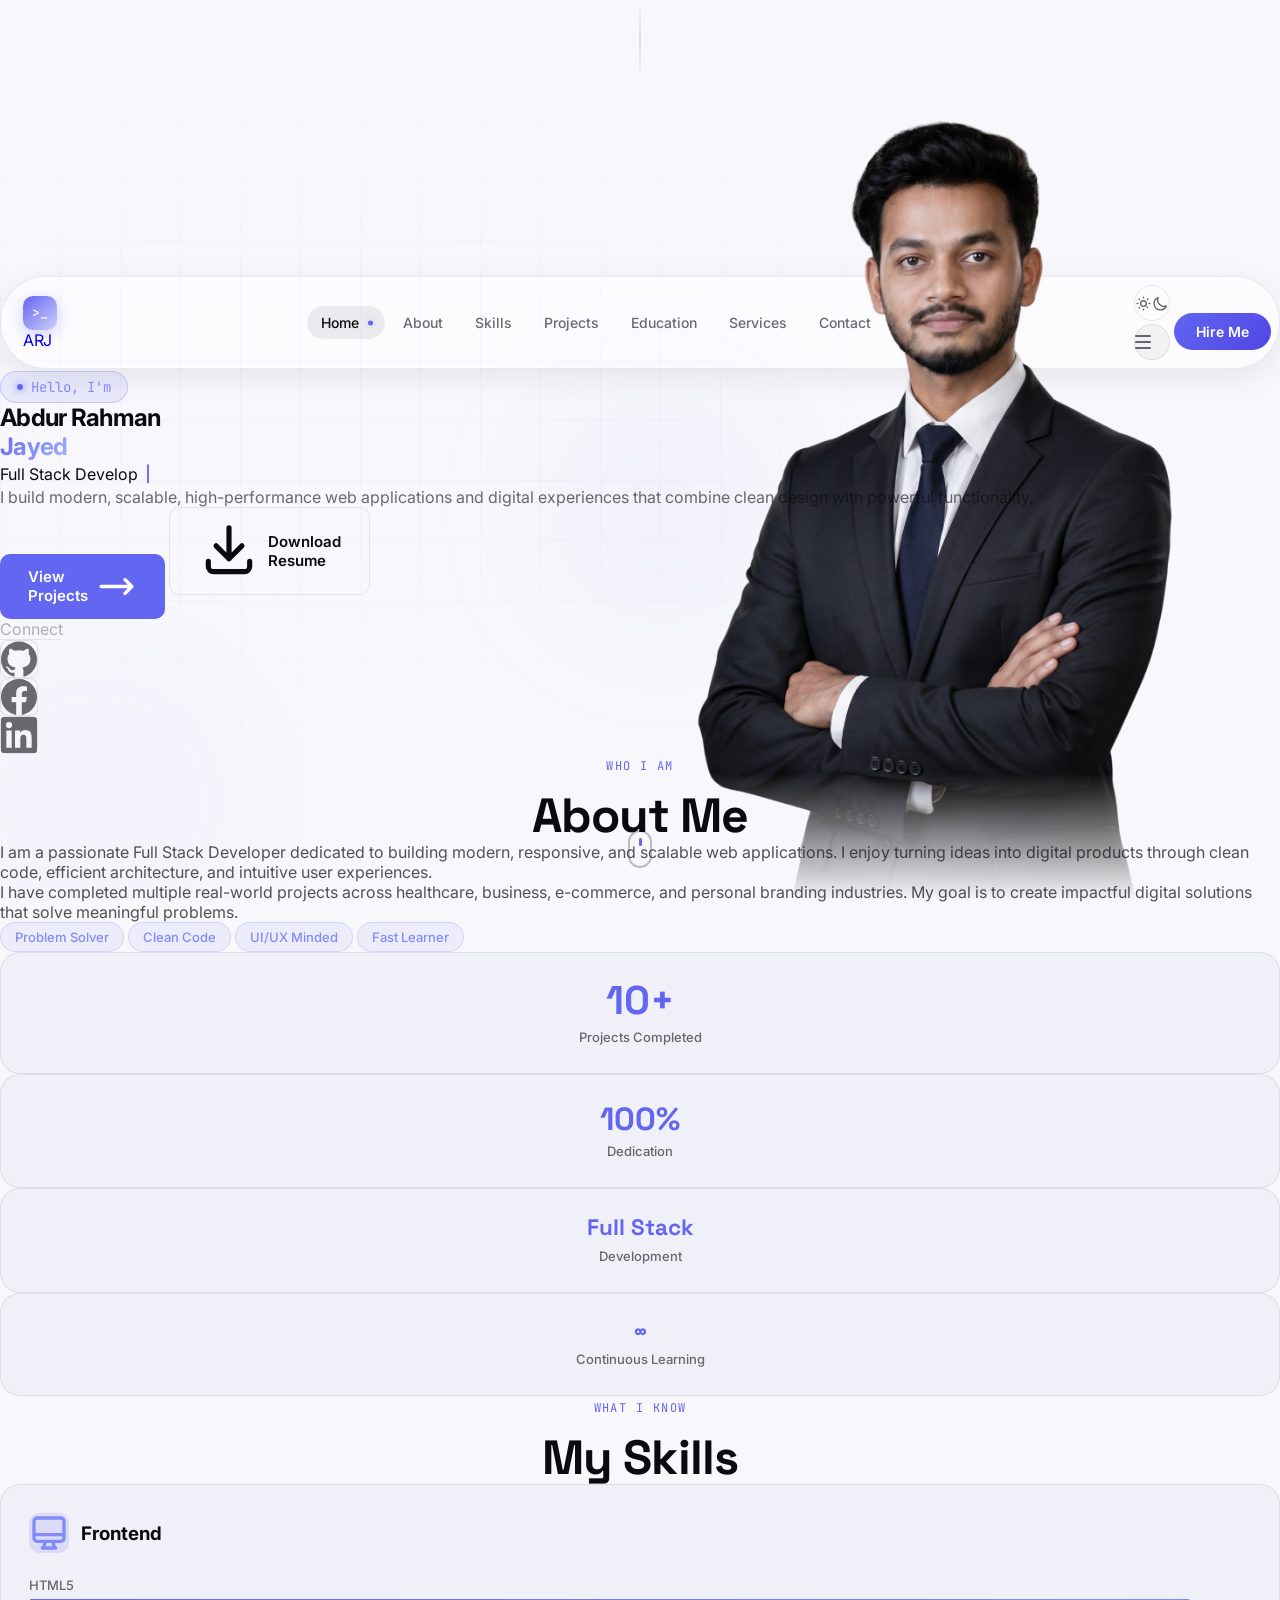
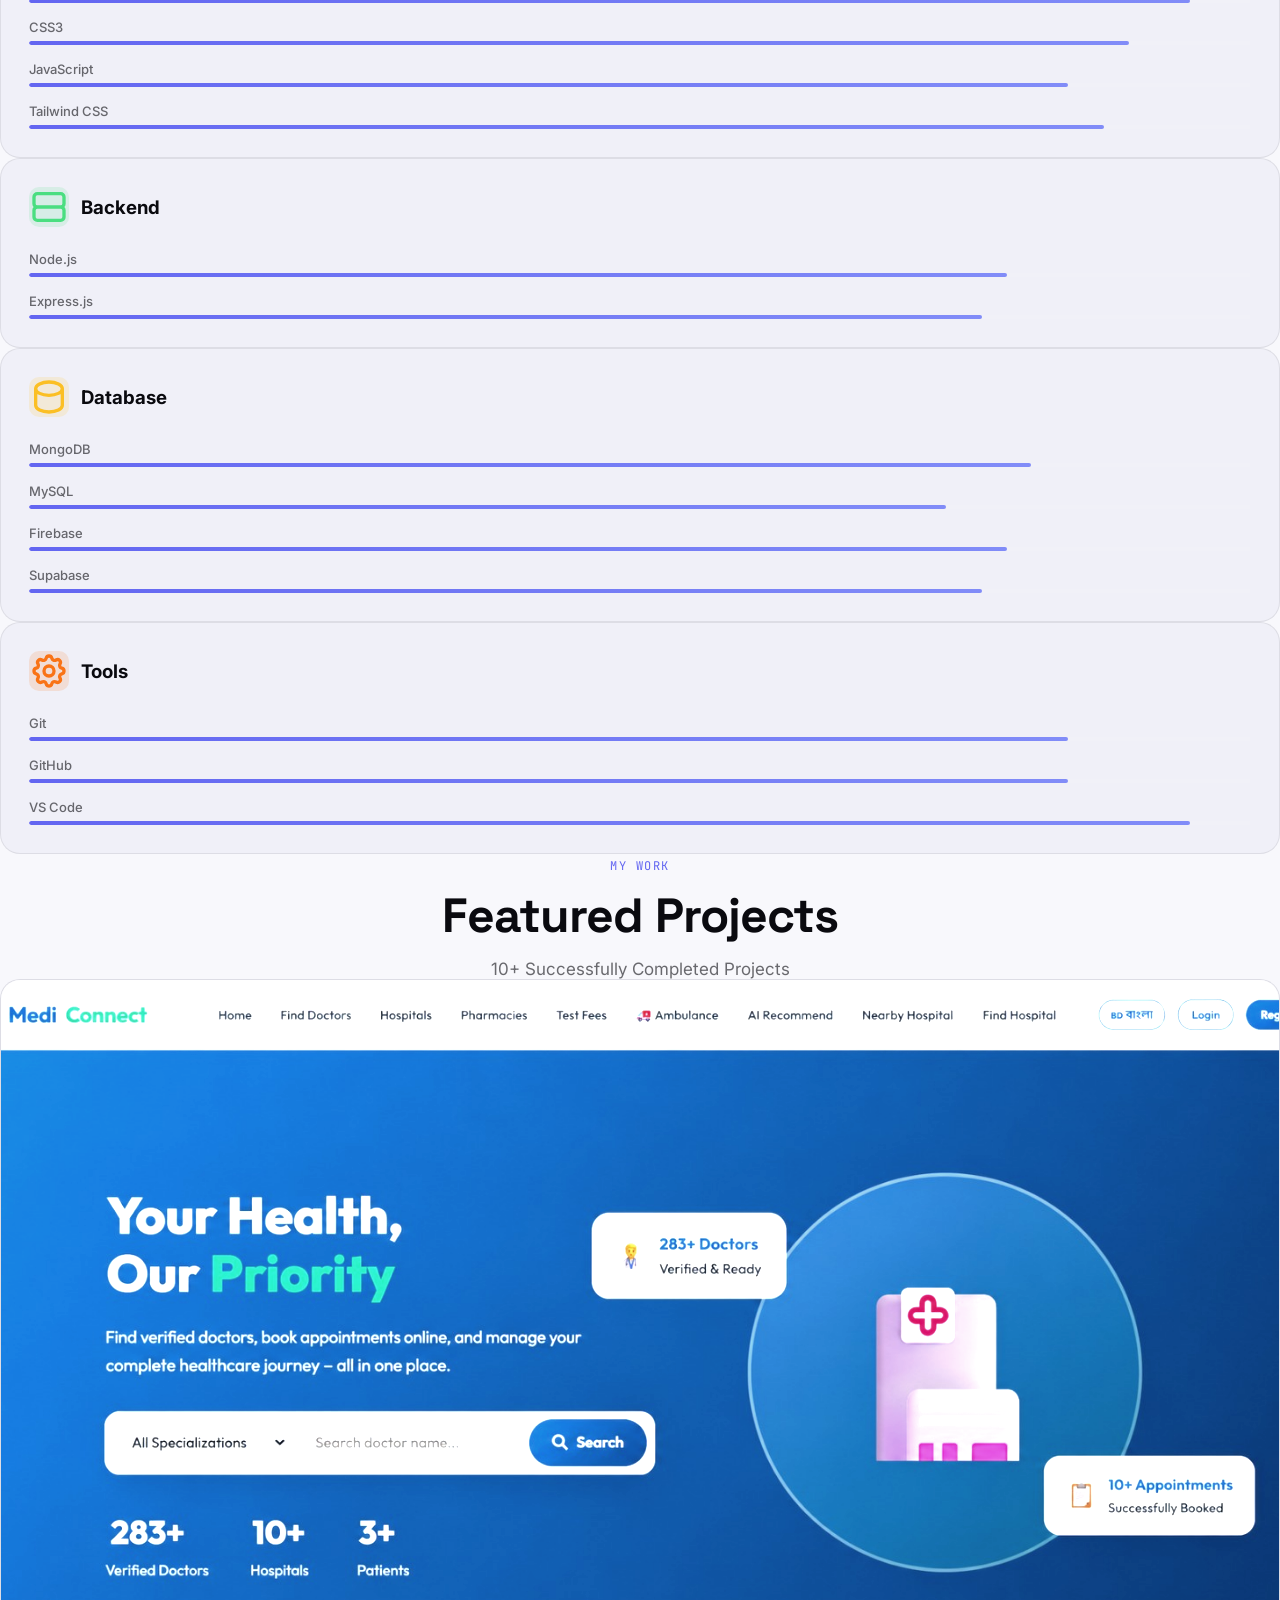
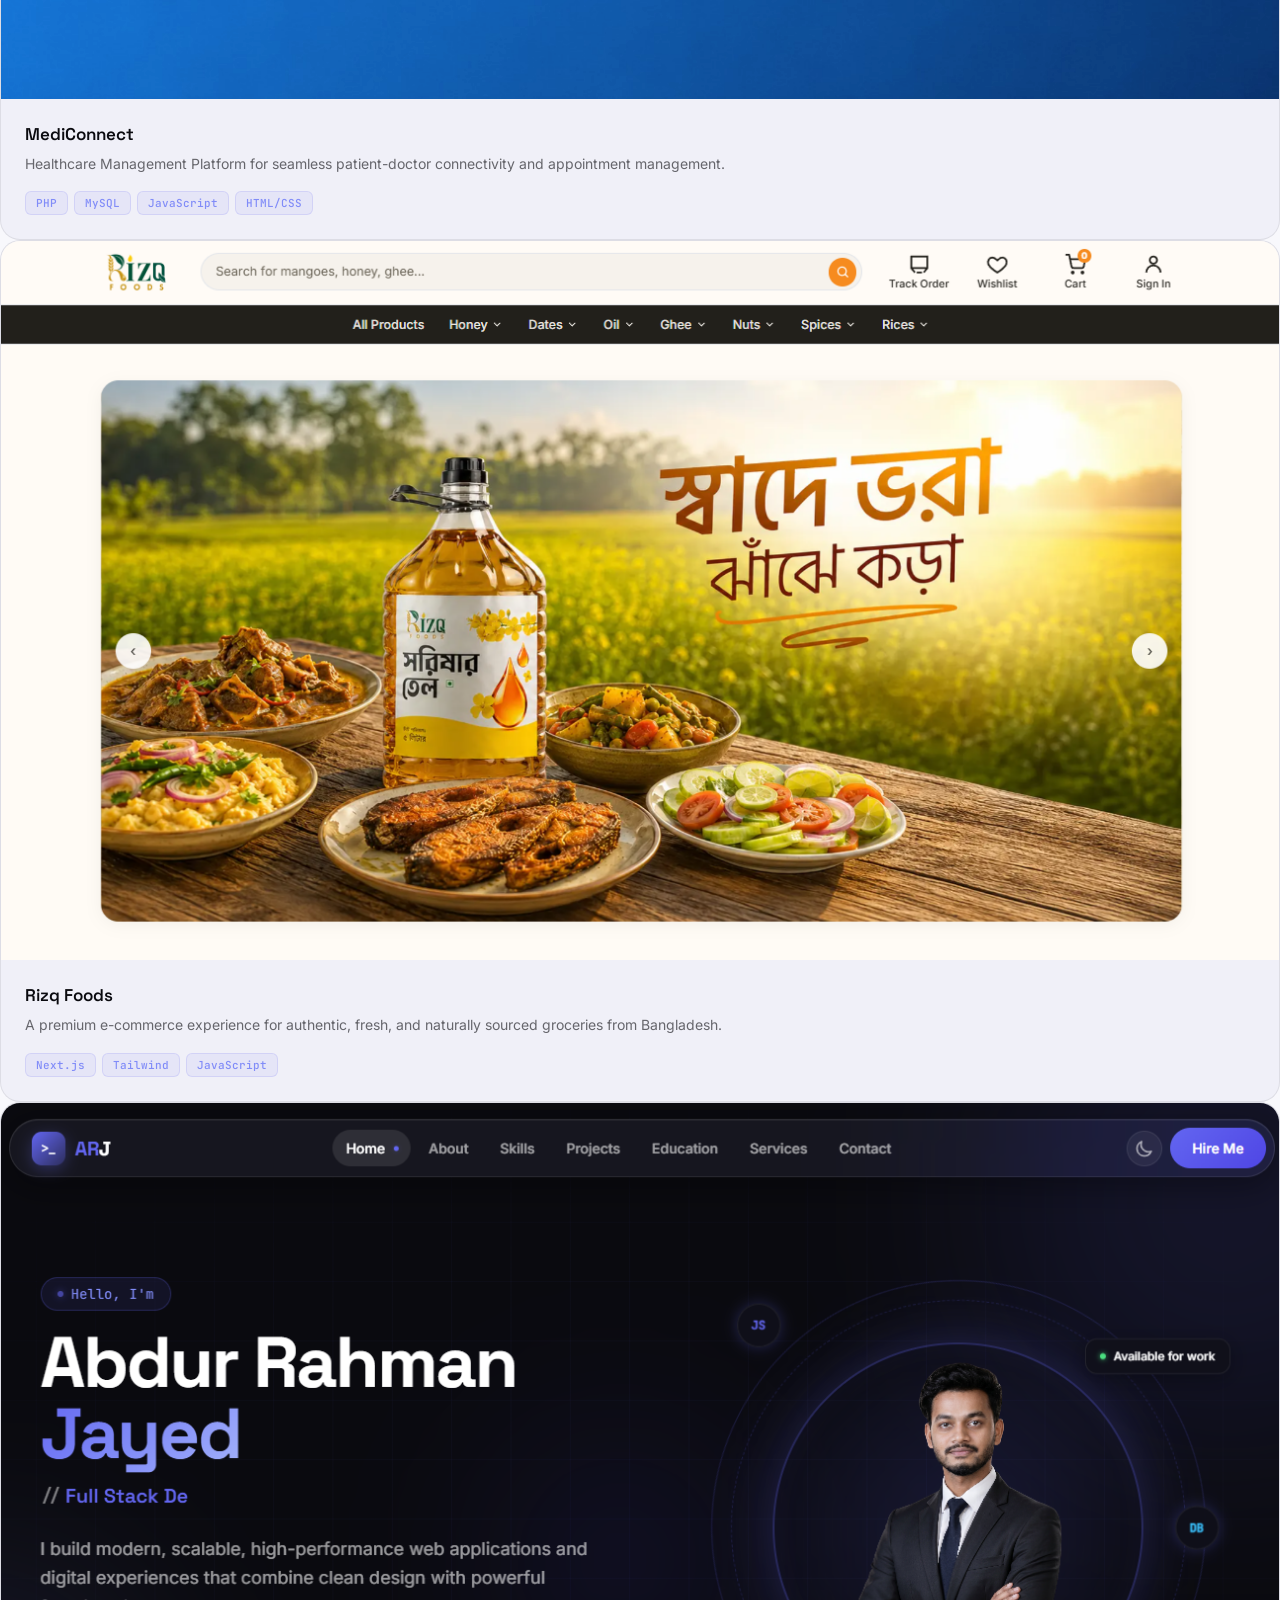
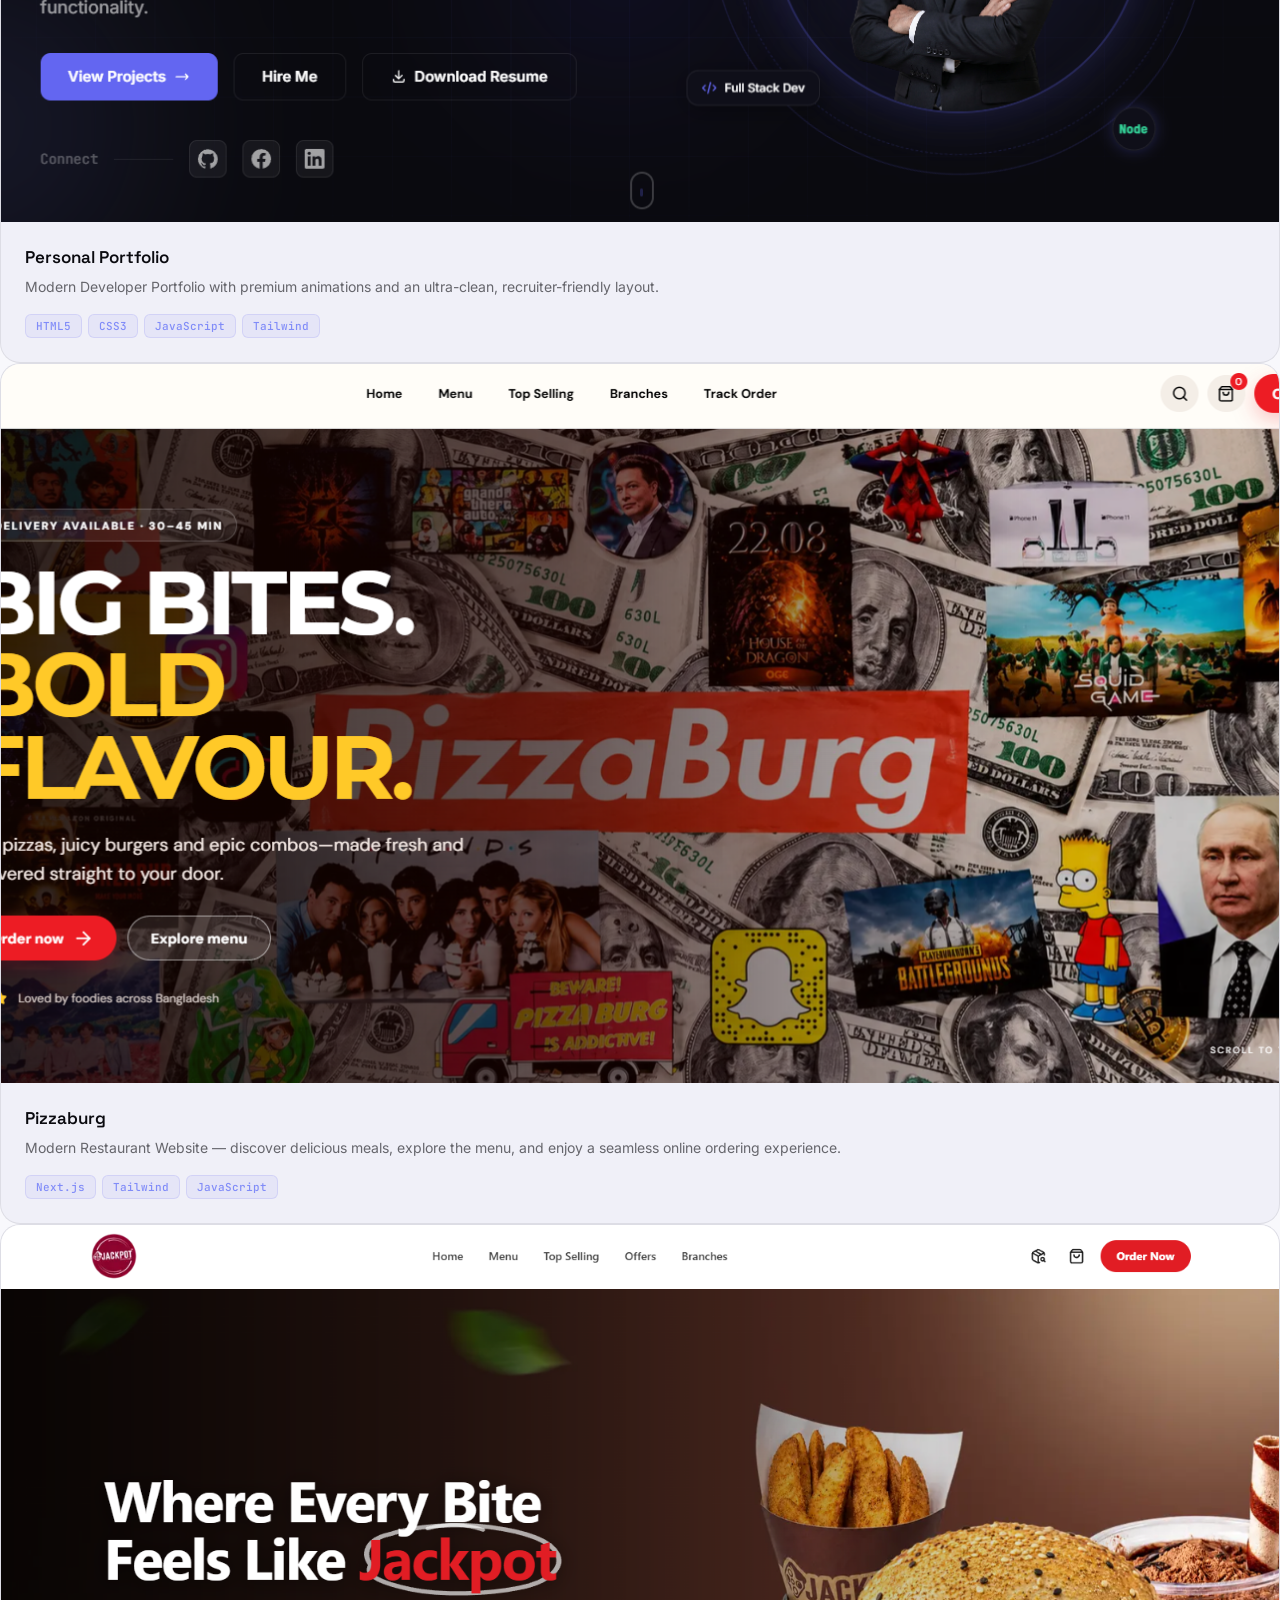
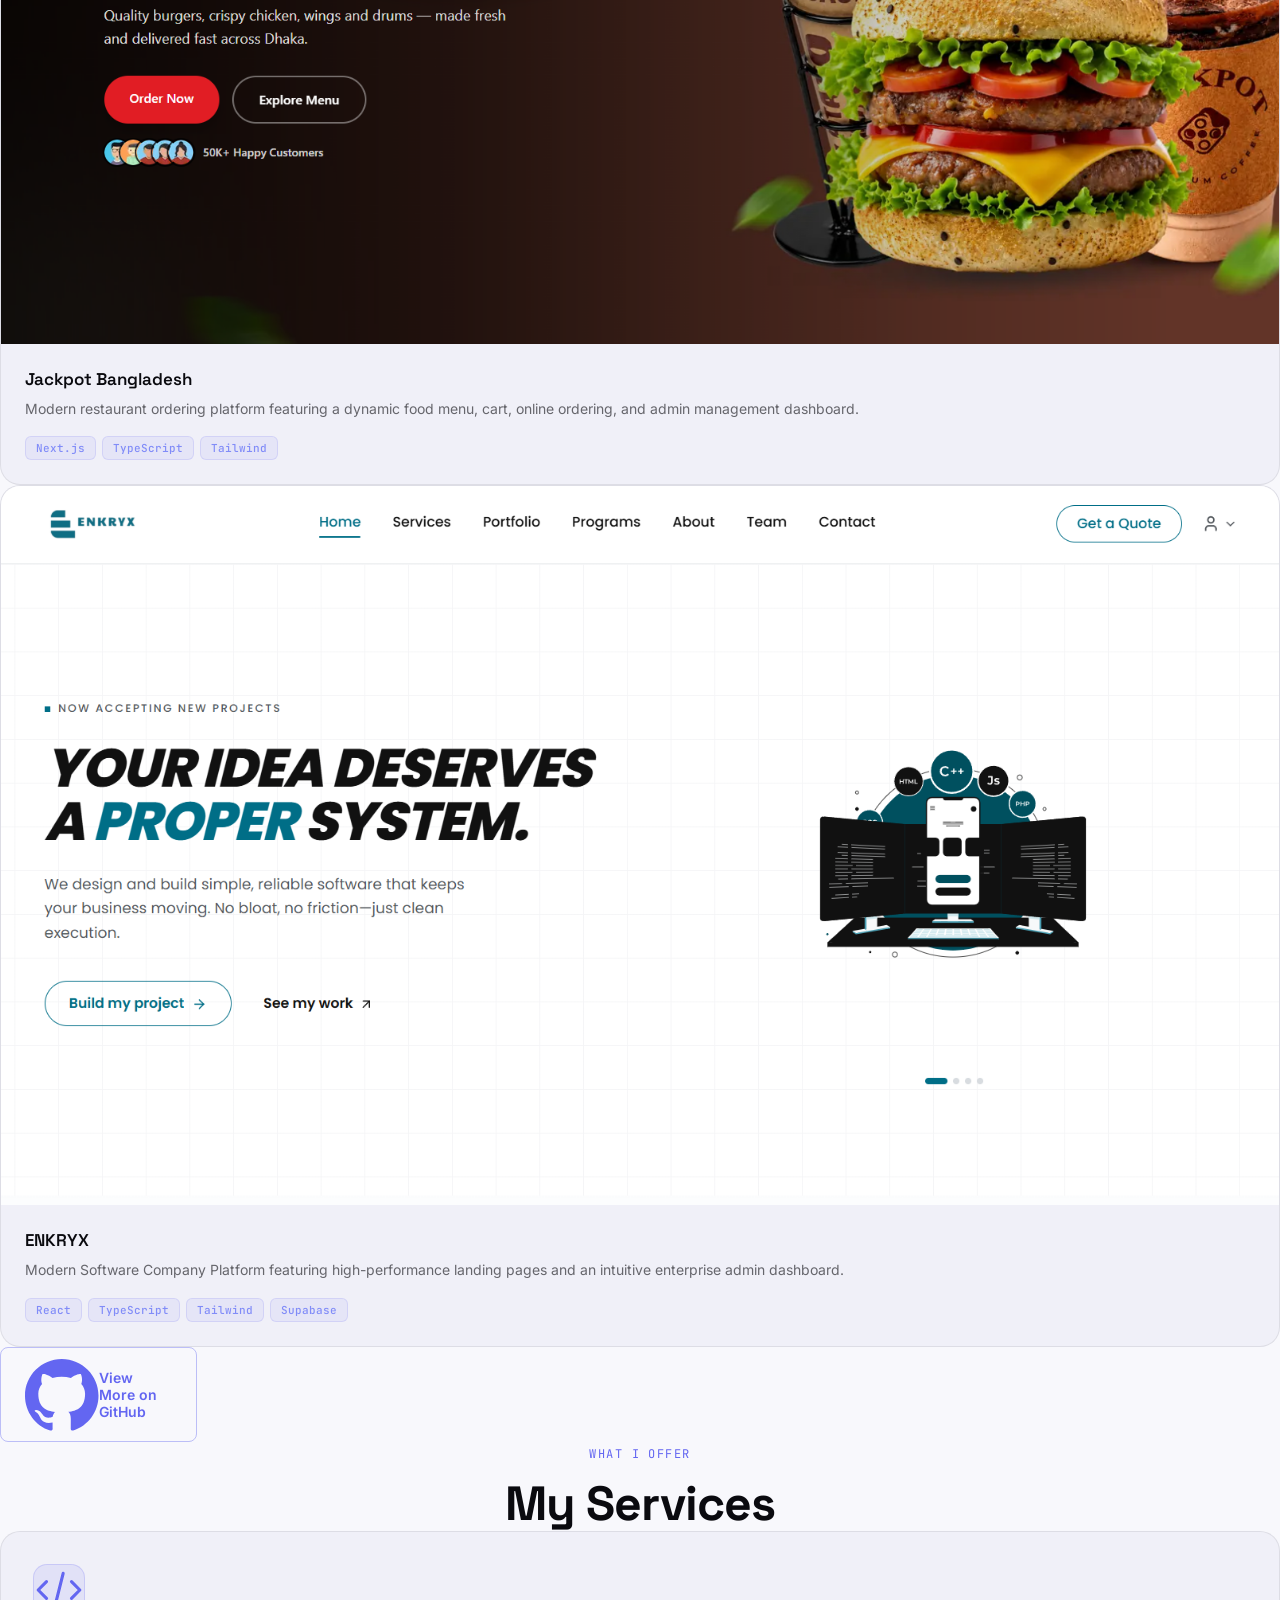
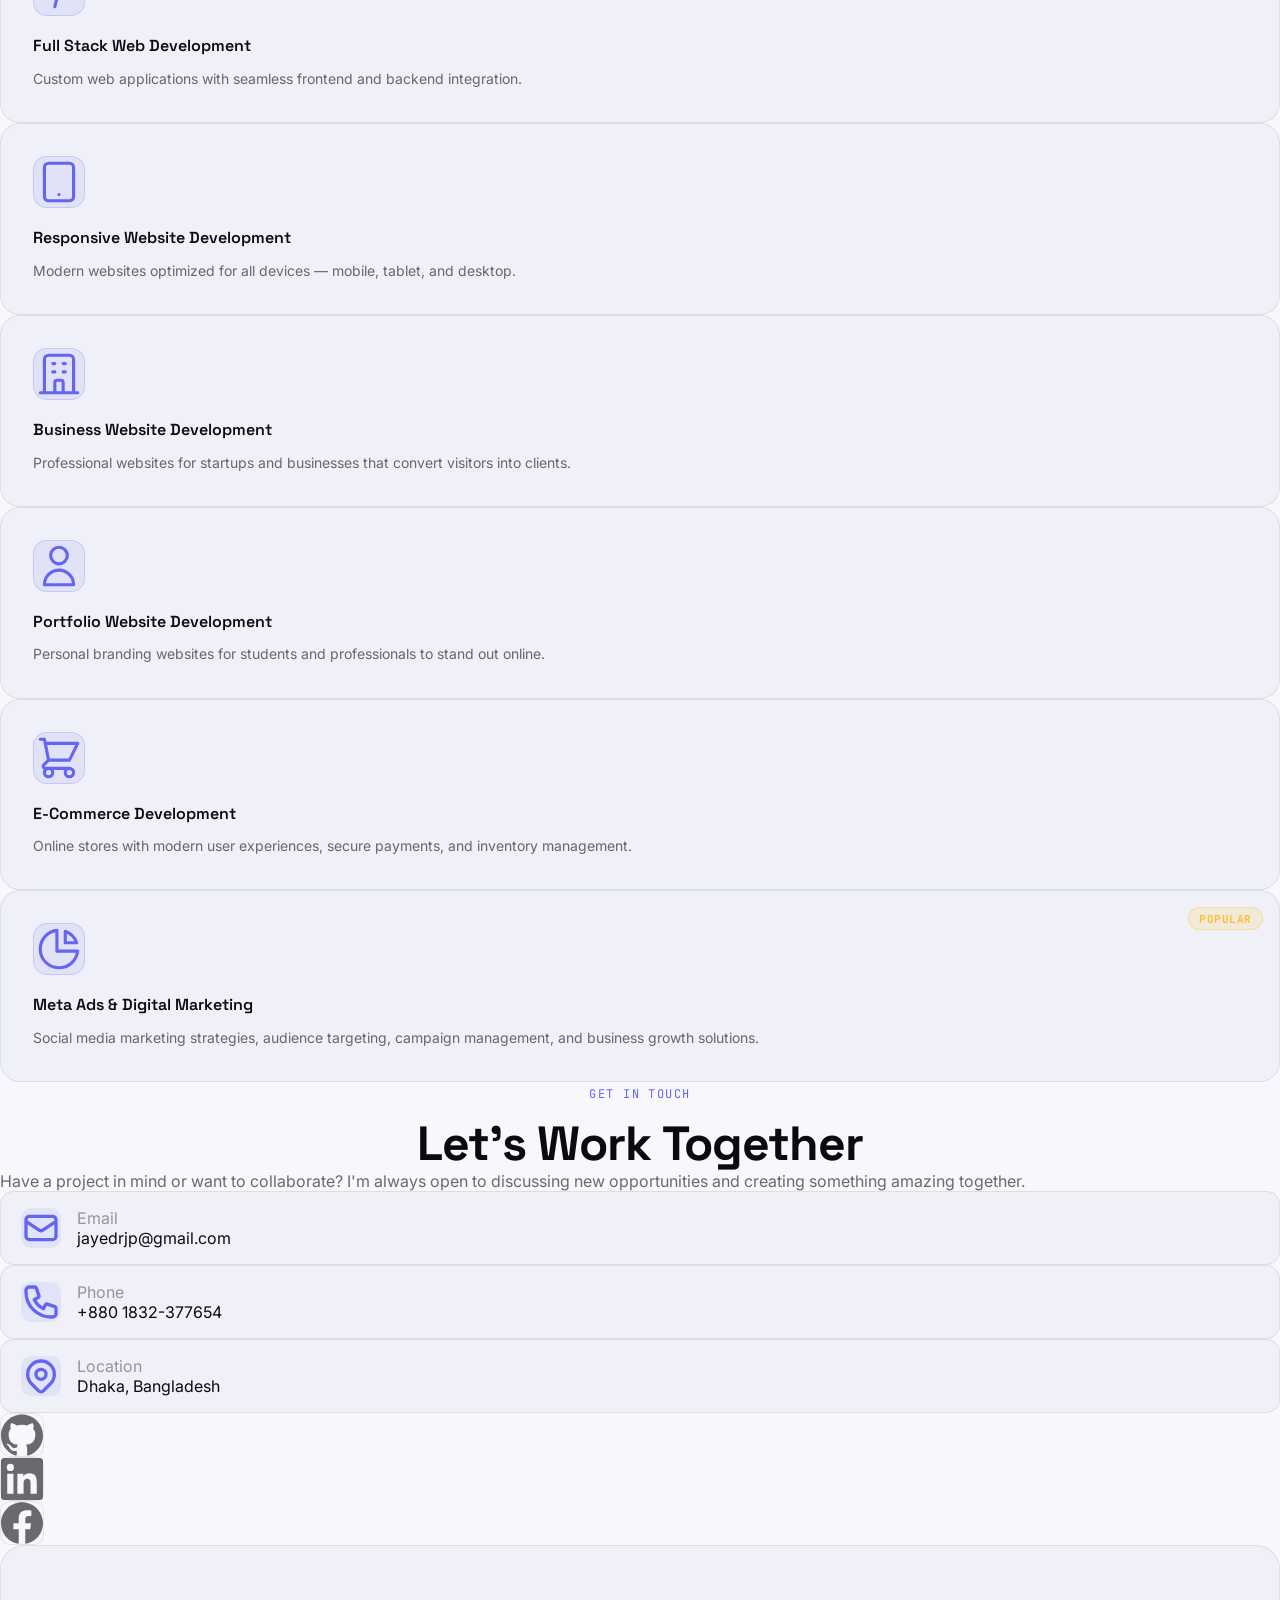
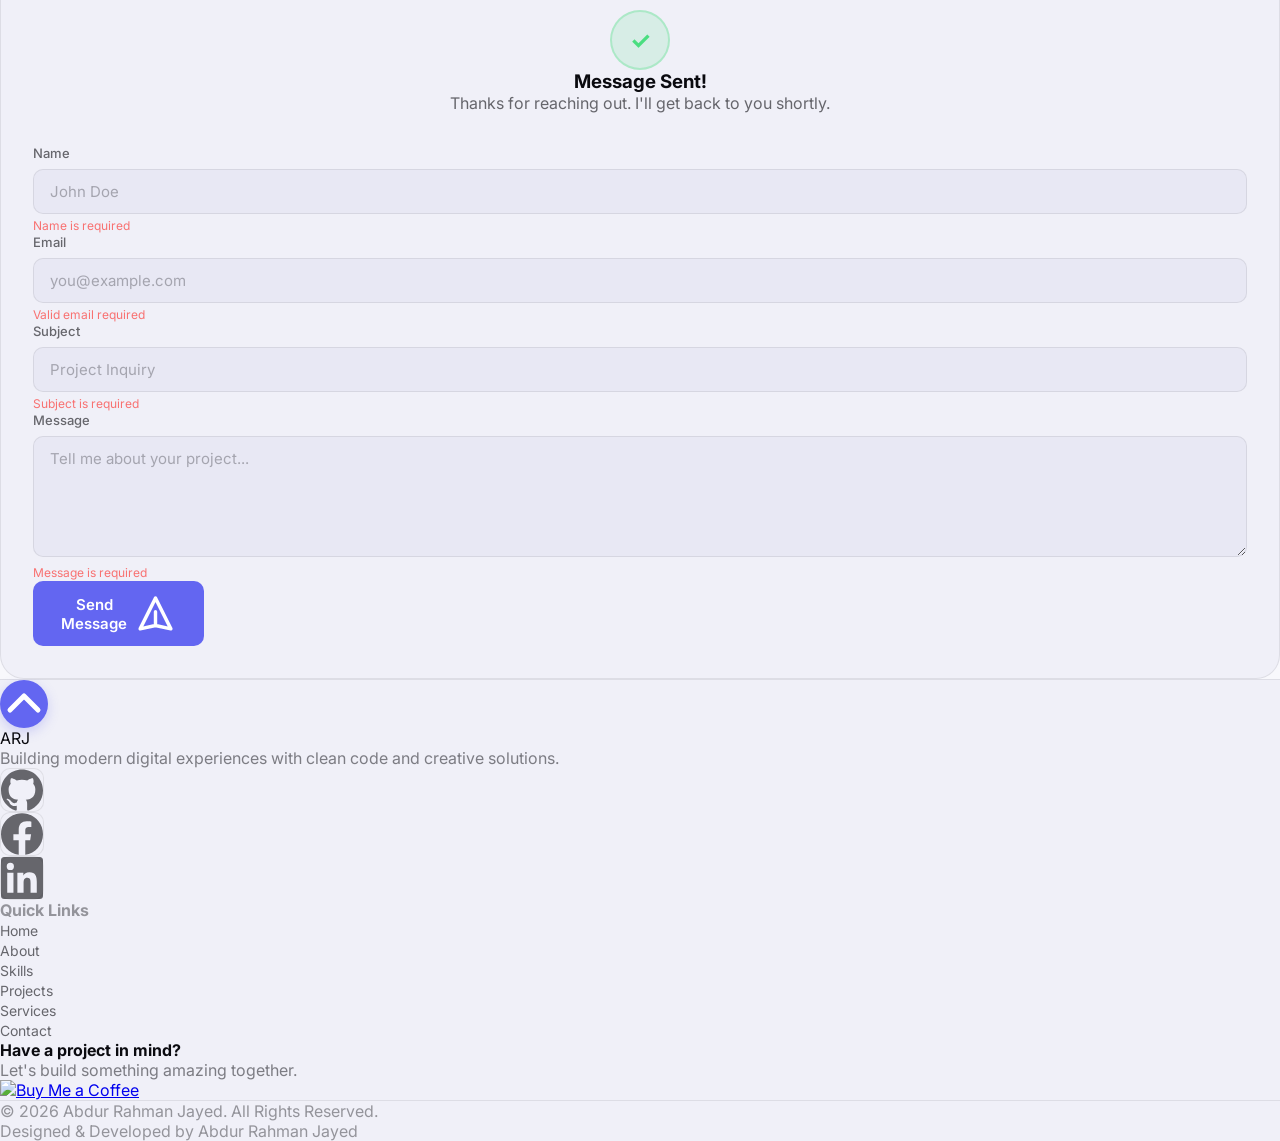
==== commit f822a344: "Update portfolio website" ====
--- a/index.html
+++ b/index.html
@@ -1,5 +1,5 @@
 <!doctype html>
-<html lang="en" class="dark">
+<html lang="en" class="light">
   <head>
     <meta charset="UTF-8" />
     <meta name="viewport" content="width=device-width, initial-scale=1.0" />
@@ -65,26 +65,29 @@
       };
     </script>
 
+    <script>
+      (function () {
+        try {
+          const savedTheme = localStorage.getItem("arj-theme");
+          const shouldUseDark = savedTheme === "dark";
+          document.documentElement.classList.toggle("dark", shouldUseDark);
+          document.documentElement.classList.toggle("light", !shouldUseDark);
+          document.documentElement.style.colorScheme = shouldUseDark ? "dark" : "light";
+        } catch (error) {}
+      })();
+    </script>
+
     <link rel="stylesheet" href="style.css" />
   </head>
   <body class="overflow-x-hidden">
     <!-- Loading Screen -->
-    <div
-      id="loader"
-      class="fixed inset-0 z-[9999] flex items-center justify-center bg-[#0a0a0f]"
-    >
-      <div class="loader-content text-center">
-        <div
-          class="loader-logo font-display font-bold text-4xl text-white mb-6"
-        >
-          <span class="text-accent">AR</span>J
-        </div>
-        <div class="loader-bar">
-          <div class="loader-fill"></div>
-        </div>
-        <p class="font-mono text-xs text-white/40 mt-4">
-          Initializing experience...
-        </p>
+    <div id="loader" class="fixed inset-0 z-[9999] flex items-center justify-center">
+      <div class="loader-content">
+        <img
+          src="assets/portfolio-loader.svg"
+          alt="Loading portfolio"
+          class="loader-svg"
+        />
       </div>
     </div>
 
@@ -255,7 +258,7 @@
       <div class="edu-panel">
         <div class="edu-header">
           <div>
-            <h2 class="font-display text-3xl md:text-4xl font-bold">
+            <h2 class="font-display text-3xl md:text-4xl font-extrabold italic tracking-tight uppercase">
               Academic Journey
             </h2>
           </div>
@@ -332,7 +335,6 @@
     >
       <!-- Background Elements -->
       <div class="hero-bg">
-        <div class="orb orb-1"></div>
         <div class="orb orb-2"></div>
         <div class="orb orb-3"></div>
         <div class="grid-bg"></div>
@@ -355,9 +357,6 @@
             </h1>
 
             <div class="role-wrapper mb-6">
-              <span class="role-prefix text-white/50 font-mono text-lg"
-                >//
-              </span>
               <span
                 id="typingText"
                 class="typed-text font-display text-xl font-semibold text-accent"
@@ -371,7 +370,7 @@
               functionality.
             </p>
 
-            <div class="flex flex-wrap gap-4 mb-10">
+            <div class="flex flex-wrap items-center gap-4 mb-10">
               <a href="pages/projects.html" class="btn-primary magnetic-btn">
                 <span>View Projects</span>
                 <svg
@@ -388,9 +387,6 @@
                   />
                 </svg>
               </a>
-              <a href="pages/contact.html" class="btn-secondary magnetic-btn">
-                <span>Hire Me</span>
-              </a>
               <a
                 href="Abdur_Rahman_Jayed.pdf"
                 download
@@ -459,53 +455,15 @@
             </div>
           </div>
 
-          <!-- RIGHT - Photo -->
+          <!-- RIGHT - Hero Portrait -->
           <div class="hero-right reveal-right">
-            <div class="photo-container">
-              <div class="photo-glow"></div>
-              <div class="photo-ring photo-ring-1"></div>
-              <div class="photo-ring photo-ring-2"></div>
-              <div class="photo-wrap">
-                <img
-                  src="arj.png"
-                  alt="Abdur Rahman Jayed"
-                  class="hero-photo"
-                  loading="eager"
-                />
-              </div>
-              <!-- Floating badges -->
-              <div class="float-badge badge-top-right">
-                <span class="badge-dot"></span>
-                Available for work
-              </div>
-              <div class="float-badge badge-bottom-left">
-                <svg
-                  class="w-4 h-4 text-accent"
-                  fill="none"
-                  stroke="currentColor"
-                  viewBox="0 0 24 24"
-                >
-                  <path
-                    stroke-linecap="round"
-                    stroke-linejoin="round"
-                    stroke-width="2"
-                    d="M10 20l4-16m4 4l4 4-4 4M6 16l-4-4 4-4"
-                  />
-                </svg>
-                Full Stack Dev
-              </div>
-              <!-- Tech orbit dots -->
-              <div class="orbit-dot orbit-dot-1">
-                <span class="font-mono text-xs font-bold text-accent">JS</span>
-              </div>
-              <div class="orbit-dot orbit-dot-2">
-                <span class="font-mono text-xs font-bold text-emerald-400"
-                  >Node</span
-                >
-              </div>
-              <div class="orbit-dot orbit-dot-3">
-                <span class="font-mono text-xs font-bold text-sky-400">DB</span>
-              </div>
+            <div class="hero-portrait-stage">
+              <img
+                src="assets/hero-portrait.png"
+                alt="Abdur Rahman Jayed"
+                class="hero-portrait-img"
+                loading="eager"
+              />
             </div>
           </div>
         </div>
@@ -525,7 +483,7 @@
       <div class="max-w-7xl mx-auto px-4 sm:px-6 lg:px-8">
         <div class="section-header reveal-up">
           <span class="section-eyebrow">Who I Am</span>
-          <h2 class="section-title">
+          <h2 class="section-title font-extrabold italic tracking-tight uppercase">
             About <span class="text-accent">Me</span>
           </h2>
         </div>
@@ -583,7 +541,7 @@
       <div class="max-w-7xl mx-auto px-4 sm:px-6 lg:px-8">
         <div class="section-header reveal-up">
           <span class="section-eyebrow">What I Know</span>
-          <h2 class="section-title">
+          <h2 class="section-title font-extrabold italic tracking-tight uppercase">
             My <span class="text-accent">Skills</span>
           </h2>
         </div>
@@ -704,6 +662,18 @@
                 <span class="skill-name">MySQL</span>
                 <div class="skill-bar">
                   <div class="skill-fill" data-w="75"></div>
+                </div>
+              </div>
+              <div class="skill-item">
+                <span class="skill-name">Firebase</span>
+                <div class="skill-bar">
+                  <div class="skill-fill" data-w="80"></div>
+                </div>
+              </div>
+              <div class="skill-item">
+                <span class="skill-name">Supabase</span>
+                <div class="skill-bar">
+                  <div class="skill-fill" data-w="78"></div>
                 </div>
               </div>
             </div>
@@ -765,7 +735,7 @@
       <div class="max-w-7xl mx-auto px-4 sm:px-6 lg:px-8">
         <div class="section-header reveal-up">
           <span class="section-eyebrow">My Work</span>
-          <h2 class="section-title">
+          <h2 class="section-title font-extrabold italic tracking-tight uppercase">
             Featured <span class="text-accent">Projects</span>
           </h2>
           <p class="section-sub">10+ Successfully Completed Projects</p>
@@ -990,9 +960,19 @@
           <!-- Project 5 -->
           <div class="project-card reveal-up" style="--delay: 1">
             <div class="project-img-wrap">
-              <div class="project-img project-img-5">
+              <div
+                class="project-img project-img-5"
+                style="
+                  background-image: url(&quot;assets/jackpot-bangladesh.png&quot;);
+                "
+              >
                 <div class="project-overlay">
-                  <a href="#" class="project-link"
+                  <a
+                    href="https://jackpot-bangladesh.vercel.app"
+                    target="_blank"
+                    rel="noopener noreferrer"
+                    class="project-link"
+                    aria-label="Live Demo"
                     ><svg
                       class="w-5 h-5"
                       fill="none"
@@ -1006,7 +986,12 @@
                         d="M10 6H6a2 2 0 00-2 2v10a2 2 0 002 2h10a2 2 0 002-2v-4M14 4h6m0 0v6m0-6L10 14"
                       /></svg
                   ></a>
-                  <a href="#" class="project-link"
+                  <a
+                    href="https://github.com/jayedrjp/Jackpot_Bangladesh.git"
+                    target="_blank"
+                    rel="noopener noreferrer"
+                    class="project-link"
+                    aria-label="GitHub"
                     ><svg
                       class="w-5 h-5"
                       fill="currentColor"
@@ -1020,35 +1005,97 @@
               </div>
             </div>
             <div class="project-content">
-              <h3 class="project-name">E-Commerce Website</h3>
+              <h3 class="project-name">Jackpot Bangladesh</h3>
               <p class="project-desc">
-                Online Shopping Platform with full cart, auth, and product
-                management functionality.
+                Modern restaurant ordering platform featuring a dynamic food
+                menu, cart, online ordering, and admin management dashboard.
               </p>
               <div class="project-tags">
-                <span class="project-tag">JavaScript</span>
-                <span class="project-tag">Node.js</span>
-                <span class="project-tag">MySQL</span>
-              </div>
-            </div>
-          </div>
-
-          <!-- More Projects CTA -->
-          <div class="project-card-more reveal-up" style="--delay: 2">
-            <div class="more-inner">
-              <div class="more-icon">+</div>
-              <p class="font-display font-semibold text-xl text-white/80">
-                More Projects
+                <span class="project-tag">Next.js</span>
+                <span class="project-tag">TypeScript</span>
+                <span class="project-tag">Tailwind</span>
+              </div>
+            </div>
+          </div>
+
+          <!-- Project 6 -->
+          <div class="project-card reveal-up" style="--delay: 2">
+            <div class="project-img-wrap">
+              <div
+                class="project-img project-img-6"
+                style="
+                  background-image: url(&quot;assets/enkryx.png&quot;);
+                "
+              >
+                <div class="project-overlay">
+                  <a
+                    href="https://enkryx-bd.vercel.app"
+                    target="_blank"
+                    rel="noopener noreferrer"
+                    class="project-link"
+                    aria-label="Live Demo"
+                    ><svg
+                      class="w-5 h-5"
+                      fill="none"
+                      stroke="currentColor"
+                      viewBox="0 0 24 24"
+                    >
+                      <path
+                        stroke-linecap="round"
+                        stroke-linejoin="round"
+                        stroke-width="2"
+                        d="M10 6H6a2 2 0 00-2 2v10a2 2 0 002 2h10a2 2 0 002-2v-4M14 4h6m0 0v6m0-6L10 14"
+                      /></svg
+                  ></a>
+                  <a
+                    href="https://github.com/jayedrjp/ENKRYX.git"
+                    target="_blank"
+                    rel="noopener noreferrer"
+                    class="project-link"
+                    aria-label="GitHub"
+                    ><svg
+                      class="w-5 h-5"
+                      fill="currentColor"
+                      viewBox="0 0 24 24"
+                    >
+                      <path
+                        d="M12 .297c-6.63 0-12 5.373-12 12 0 5.303 3.438 9.8 8.205 11.385.6.113.82-.258.82-.577 0-.285-.01-1.04-.015-2.04-3.338.724-4.042-1.61-4.042-1.61C4.422 18.07 3.633 17.7 3.633 17.7c-1.087-.744.084-.729.084-.729 1.205.084 1.838 1.236 1.838 1.236 1.07 1.835 2.809 1.305 3.495.998.108-.776.417-1.305.76-1.605-2.665-.3-5.466-1.332-5.466-5.93 0-1.31.465-2.38 1.235-3.22-.135-.303-.54-1.523.105-3.176 0 0 1.005-.322 3.3 1.23.96-.267 1.98-.399 3-.405 1.02.006 2.04.138 3 .405 2.28-1.552 3.285-1.23 3.285-1.23.645 1.653.24 2.873.12 3.176.765.84 1.23 1.91 1.23 3.22 0 4.61-2.805 5.625-5.475 5.92.42.36.81 1.096.81 2.22 0 1.606-.015 2.896-.015 3.286 0 .315.21.69.825.57C20.565 22.092 24 17.592 24 12.297c0-6.627-5.373-12-12-12"
+                      /></svg
+                  ></a>
+                </div>
+              </div>
+            </div>
+            <div class="project-content">
+              <h3 class="project-name">ENKRYX</h3>
+              <p class="project-desc">
+                Modern Software Company Platform featuring high-performance
+                landing pages and an intuitive enterprise admin dashboard.
               </p>
-              <p class="text-white/40 text-sm mt-2">View all on GitHub</p>
-              <a
-                href="https://github.com/jayedrjp"
-                target="_blank"
-                class="btn-outline mt-6"
-                >GitHub Profile</a
-              >
-            </div>
-          </div>
+              <div class="project-tags">
+                <span class="project-tag">React</span>
+                <span class="project-tag">TypeScript</span>
+                <span class="project-tag">Tailwind</span>
+                <span class="project-tag">Supabase</span>
+              </div>
+            </div>
+          </div>
+        </div>
+
+        <!-- View More on GitHub -->
+        <div class="text-center mt-12 reveal-up">
+          <a
+            href="https://github.com/jayedrjp"
+            target="_blank"
+            rel="noopener noreferrer"
+            class="btn-outline inline-flex items-center gap-2"
+          >
+            <svg class="w-5 h-5" fill="currentColor" viewBox="0 0 24 24">
+              <path
+                d="M12 .297c-6.63 0-12 5.373-12 12 0 5.303 3.438 9.8 8.205 11.385.6.113.82-.258.82-.577 0-.285-.01-1.04-.015-2.04-3.338.724-4.042-1.61-4.042-1.61C4.422 18.07 3.633 17.7 3.633 17.7c-1.087-.744.084-.729.084-.729 1.205.084 1.838 1.236 1.838 1.236 1.07 1.835 2.809 1.305 3.495.998.108-.776.417-1.305.76-1.605-2.665-.3-5.466-1.332-5.466-5.93 0-1.31.465-2.38 1.235-3.22-.135-.303-.54-1.523.105-3.176 0 0 1.005-.322 3.3 1.23.96-.267 1.98-.399 3-.405 1.02.006 2.04.138 3 .405 2.28-1.552 3.285-1.23 3.285-1.23.645 1.653.24 2.873.12 3.176.765.84 1.23 1.91 1.23 3.22 0 4.61-2.805 5.625-5.475 5.92.42.36.81 1.096.81 2.22 0 1.606-.015 2.896-.015 3.286 0 .315.21.69.825.57C20.565 22.092 24 17.592 24 12.297c0-6.627-5.373-12-12-12"
+              />
+            </svg>
+            <span>View More on GitHub</span>
+          </a>
         </div>
       </div>
     </section>
@@ -1058,7 +1105,7 @@
       <div class="max-w-7xl mx-auto px-4 sm:px-6 lg:px-8">
         <div class="section-header reveal-up">
           <span class="section-eyebrow">What I Offer</span>
-          <h2 class="section-title">
+          <h2 class="section-title font-extrabold italic tracking-tight uppercase">
             My <span class="text-accent">Services</span>
           </h2>
         </div>
@@ -1220,7 +1267,7 @@
       <div class="max-w-7xl mx-auto px-4 sm:px-6 lg:px-8">
         <div class="section-header reveal-up">
           <span class="section-eyebrow">Get In Touch</span>
-          <h2 class="section-title">
+          <h2 class="section-title font-extrabold italic tracking-tight uppercase">
             Let's Work <span class="text-accent">Together</span>
           </h2>
         </div>
--- a/style.css
+++ b/style.css
@@ -8,6 +8,7 @@
 }
 html {
   scroll-behavior: smooth;
+  scroll-padding-top: 5rem;
 }
 
 :root {
@@ -93,27 +94,20 @@
   visibility: hidden;
   pointer-events: none;
 }
-.loader-logo {
-  letter-spacing: -0.02em;
-}
-.loader-bar {
-  width: 200px;
-  height: 2px;
-  background: rgba(255, 255, 255, 0.08);
-  border-radius: 2px;
-  overflow: hidden;
-  margin: 0 auto;
-}
-.loader-fill {
-  height: 100%;
-  width: 0%;
-  background: linear-gradient(90deg, var(--accent), #818cf8);
-  border-radius: 2px;
-  animation: loadFill 1.4s ease forwards;
-}
-@keyframes loadFill {
-  to {
-    width: 100%;
+.loader-content {
+  display: flex;
+  align-items: center;
+  justify-content: center;
+}
+.loader-svg {
+  display: block;
+  width: clamp(180px, 24vw, 260px);
+  height: auto;
+  filter: drop-shadow(0 16px 28px rgba(99, 102, 241, 0.18));
+}
+@media (max-width: 640px) {
+  .loader-svg {
+    width: clamp(150px, 48vw, 210px);
   }
 }
 
@@ -255,7 +249,9 @@
 .theme-btn:hover {
   color: var(--text);
   background: rgba(255, 255, 255, 0.1);
-  box-shadow: 0 0 12px var(--accent-glow);
+}
+.light .theme-btn:hover {
+  background: rgba(0, 0, 0, 0.06);
 }
 
 /* Hire button — flush pill that fills the capsule's right edge */
@@ -268,15 +264,20 @@
   font-size: 0.875rem;
   font-weight: 600;
   text-decoration: none;
-  transition: all 0.2s;
+  transition:
+    background 0.2s ease,
+    transform 0.2s ease,
+    box-shadow 0.2s ease,
+    opacity 0.2s ease;
   border: none;
   cursor: pointer;
   font-family: "Inter", sans-serif;
   flex-shrink: 0;
 }
 .hire-btn:hover {
-  box-shadow: 0 0 24px var(--accent-glow-strong);
+  box-shadow: 0 4px 14px rgba(99, 102, 241, 0.3);
   transform: translateY(-1px);
+  opacity: 0.95;
 }
 .hire-dot {
   width: 6px;
@@ -605,7 +606,8 @@
     linear-gradient(rgba(99, 102, 241, 0.04) 1px, transparent 1px),
     linear-gradient(90deg, rgba(99, 102, 241, 0.04) 1px, transparent 1px);
   background-size: 60px 60px;
-  mask-image: radial-gradient(ellipse at center, black 40%, transparent 80%);
+  -webkit-mask-image: radial-gradient(ellipse at 25% 45%, black 20%, transparent 65%);
+  mask-image: radial-gradient(ellipse at 25% 45%, black 20%, transparent 65%);
 }
 .hello-badge {
   display: inline-flex;
@@ -668,28 +670,27 @@
   font-size: 0.9375rem;
   text-decoration: none;
   transition:
-    background 0.25s,
-    box-shadow 0.35s;
+    background 0.2s ease,
+    transform 0.2s ease,
+    box-shadow 0.2s ease;
   border: none;
   cursor: pointer;
   font-family: "Inter", sans-serif;
   position: relative;
   overflow: hidden;
-  isolation: isolate;
 }
 .btn-primary > * {
   position: relative;
   z-index: 1;
-  transition: transform 0.3s ease;
+  transition: transform 0.2s ease;
 }
 .btn-primary:hover {
   background: var(--accent-hover);
-  box-shadow:
-    0 0 36px var(--accent-glow-strong),
-    0 10px 24px rgba(0, 0, 0, 0.3);
+  transform: translateY(-1px);
+  box-shadow: 0 4px 14px rgba(99, 102, 241, 0.3);
 }
 .btn-primary:hover svg {
-  transform: translateX(4px);
+  transform: translateX(2px);
 }
 .btn-secondary {
   display: inline-flex;
@@ -704,59 +705,28 @@
   text-decoration: none;
   border: 1px solid var(--border);
   transition:
-    background 0.25s,
-    border-color 0.25s,
-    box-shadow 0.35s;
+    background 0.2s ease,
+    border-color 0.2s ease,
+    transform 0.2s ease,
+    box-shadow 0.2s ease;
   cursor: pointer;
   font-family: "Inter", sans-serif;
   position: relative;
   overflow: hidden;
-  isolation: isolate;
 }
 .btn-secondary > * {
   position: relative;
   z-index: 1;
-  transition: transform 0.3s ease;
+  transition: transform 0.2s ease;
 }
 .btn-secondary:hover {
   background: rgba(99, 102, 241, 0.08);
-  border-color: rgba(99, 102, 241, 0.4);
-  box-shadow:
-    0 0 24px var(--accent-glow),
-    0 8px 20px rgba(0, 0, 0, 0.2);
+  border-color: rgba(99, 102, 241, 0.35);
+  transform: translateY(-1px);
+  box-shadow: 0 2px 8px rgba(0, 0, 0, 0.08);
 }
 .btn-secondary:hover svg {
-  transform: translateY(-2px);
-}
-.btn-primary::before,
-.btn-secondary::before {
-  content: "";
-  position: absolute;
-  z-index: 0;
-  top: 0;
-  left: -75%;
-  width: 50%;
-  height: 100%;
-  background: linear-gradient(
-    120deg,
-    transparent,
-    rgba(255, 255, 255, 0.35),
-    transparent
-  );
-  transform: skewX(-20deg);
-  transition: left 0.65s cubic-bezier(0.22, 1, 0.36, 1);
-}
-.btn-secondary::before {
-  background: linear-gradient(
-    120deg,
-    transparent,
-    rgba(99, 102, 241, 0.18),
-    transparent
-  );
-}
-.btn-primary:hover::before,
-.btn-secondary:hover::before {
-  left: 125%;
+  transform: translateY(-1px);
 }
 .btn-outline {
   display: inline-flex;
@@ -770,11 +740,17 @@
   font-size: 0.875rem;
   text-decoration: none;
   border: 1px solid rgba(99, 102, 241, 0.4);
-  transition: all 0.2s;
+  transition:
+    background 0.2s ease,
+    border-color 0.2s ease,
+    transform 0.2s ease,
+    box-shadow 0.2s ease;
 }
 .btn-outline:hover {
-  background: rgba(99, 102, 241, 0.1);
-  box-shadow: 0 0 15px var(--accent-glow);
+  background: rgba(99, 102, 241, 0.08);
+  border-color: var(--accent);
+  transform: translateY(-1px);
+  box-shadow: 0 2px 8px rgba(99, 102, 241, 0.15);
 }
 .social-icon {
   display: flex;
@@ -787,14 +763,19 @@
   border: 1px solid var(--border);
   color: var(--text-muted);
   text-decoration: none;
-  transition: all 0.2s;
+  transition:
+    color 0.2s ease,
+    background 0.2s ease,
+    border-color 0.2s ease,
+    transform 0.2s ease,
+    box-shadow 0.2s ease;
 }
 .social-icon:hover {
   color: var(--text);
-  background: rgba(99, 102, 241, 0.15);
-  border-color: rgba(99, 102, 241, 0.4);
-  box-shadow: 0 0 12px var(--accent-glow);
-  transform: translateY(-2px);
+  background: rgba(99, 102, 241, 0.12);
+  border-color: rgba(99, 102, 241, 0.35);
+  transform: translateY(-1px);
+  box-shadow: 0 2px 8px rgba(0, 0, 0, 0.1);
 }
 .social-line {
   flex: 1;
@@ -803,188 +784,88 @@
   background: var(--border);
 }
 
-/* Photo */
-.photo-container {
+/* ===== HERO PORTRAIT (Right Side) ===== */
+.hero-right {
   position: relative;
   width: 100%;
-  max-width: 460px;
-  margin: 0 auto;
-  aspect-ratio: 1;
-  display: flex;
-  align-items: center;
-  justify-content: center;
-}
-.photo-glow {
-  position: absolute;
-  inset: 20px;
-  border-radius: 50%;
-  background: radial-gradient(circle, rgba(99, 102, 241, 0.3), transparent 70%);
-  filter: blur(30px);
-  animation: pulseGlow 4s ease-in-out infinite;
-}
-@keyframes pulseGlow {
-  0%,
-  100% {
-    opacity: 0.5;
-  }
-  50% {
-    opacity: 1;
-  }
-}
-.photo-ring {
-  position: absolute;
-  border-radius: 50%;
-  border: 1px solid rgba(99, 102, 241, 0.2);
-}
-.photo-ring-1 {
-  inset: 0;
-  animation: spin 20s linear infinite;
-}
-.photo-ring-2 {
-  inset: 20px;
-  animation: spin 15s linear infinite reverse;
-  border-style: dashed;
-}
-@keyframes spin {
-  from {
-    transform: rotate(0deg);
-  }
-  to {
-    transform: rotate(360deg);
-  }
-}
-.photo-wrap {
+  display: flex;
+  justify-content: center;
+  align-items: flex-end;
+  z-index: 5;
+  margin-top: 2rem;
+}
+
+.hero-portrait-stage {
   position: relative;
-  z-index: 2;
-  width: 75%;
-  height: 75%;
-  border-radius: 50%;
-  overflow: hidden;
-  border: 2px solid rgba(99, 102, 241, 0.3);
-  box-shadow:
-    0 0 50px rgba(99, 102, 241, 0.2),
-    inset 0 0 20px rgba(99, 102, 241, 0.05);
-}
-.hero-photo {
+  display: flex;
+  justify-content: center;
+  align-items: flex-end;
   width: 100%;
-  height: 100%;
-  object-fit: cover;
-  object-position: top center;
-}
-.float-badge {
-  position: absolute;
-  z-index: 3;
-  display: flex;
-  align-items: center;
-  gap: 0.5rem;
-  padding: 0.5rem 0.875rem;
-  background: rgba(15, 15, 25, 0.9);
-  border: 1px solid var(--border);
-  border-radius: 0.75rem;
-  font-size: 0.75rem;
-  font-weight: 500;
-  color: var(--text);
-  backdrop-filter: blur(12px);
-  box-shadow: 0 4px 20px rgba(0, 0, 0, 0.3);
-}
-.light .float-badge {
-  background: rgba(255, 255, 255, 0.85);
-  box-shadow: 0 4px 20px rgba(10, 10, 15, 0.1);
-}
-.badge-dot {
-  width: 6px;
-  height: 6px;
-  border-radius: 50%;
-  background: #4ade80;
-  box-shadow: 0 0 6px #4ade80;
-}
-.badge-top-right {
-  top: 12%;
-  right: -5%;
-  animation: floatBadge1 4s ease-in-out infinite;
-}
-.badge-bottom-left {
-  bottom: 15%;
-  left: -5%;
-  animation: floatBadge2 5s ease-in-out infinite;
-}
-@keyframes floatBadge1 {
-  0%,
-  100% {
-    transform: translateY(0);
-  }
-  50% {
-    transform: translateY(-8px);
-  }
-}
-@keyframes floatBadge2 {
-  0%,
-  100% {
-    transform: translateY(0);
-  }
-  50% {
-    transform: translateY(8px);
-  }
-}
-.orbit-dot {
-  position: absolute;
-  z-index: 3;
-  width: 44px;
-  height: 44px;
-  border-radius: 50%;
-  background: rgba(15, 15, 25, 0.95);
-  border: 1px solid var(--border);
-  display: flex;
-  align-items: center;
-  justify-content: center;
-  box-shadow: 0 0 15px var(--accent-glow);
-}
-.light .orbit-dot {
-  background: rgba(255, 255, 255, 0.9);
-  box-shadow:
-    0 4px 16px rgba(10, 10, 15, 0.1),
-    0 0 15px var(--accent-glow);
-}
-.orbit-dot-1 {
-  top: 5%;
-  left: 5%;
-  animation: floatOrb1 3s ease-in-out infinite;
-}
-.orbit-dot-2 {
-  bottom: 5%;
-  right: 10%;
-  animation: floatOrb2 4s ease-in-out infinite;
-}
-.orbit-dot-3 {
-  top: 45%;
-  right: -2%;
-  animation: floatOrb3 5s ease-in-out infinite;
-}
-@keyframes floatOrb1 {
-  0%,
-  100% {
-    transform: translate(0, 0);
-  }
-  50% {
-    transform: translate(5px, -5px);
-  }
-}
-@keyframes floatOrb2 {
-  0%,
-  100% {
-    transform: translate(0, 0);
-  }
-  50% {
-    transform: translate(-5px, 5px);
-  }
-}
-@keyframes floatOrb3 {
-  0%,
-  100% {
-    transform: translate(0, 0);
-  }
-  50% {
-    transform: translate(5px, 5px);
+  pointer-events: none;
+}
+
+.hero-portrait-img {
+  display: block;
+  width: auto;
+  max-width: 90%;
+  height: clamp(380px, 58vh, 520px);
+  object-fit: contain;
+  object-position: bottom center;
+  -webkit-mask-image: linear-gradient(to bottom, black 82%, transparent 100%);
+  mask-image: linear-gradient(to bottom, black 82%, transparent 100%);
+  user-select: none;
+  -webkit-user-drag: none;
+  pointer-events: none;
+}
+
+@media (min-width: 1024px) {
+  .hero-left {
+    grid-column: 1;
+    position: relative;
+    z-index: 10;
+  }
+
+  .hero-right {
+    position: absolute;
+    right: 0;
+    bottom: 0;
+    width: 50%;
+    height: 100%;
+    margin-top: 0;
+    display: flex;
+    align-items: flex-end;
+    justify-content: center;
+    padding-right: clamp(1.5rem, 4vw, 5rem);
+    pointer-events: none;
+    z-index: 5;
+  }
+
+  .hero-portrait-stage {
+    height: 100%;
+    display: flex;
+    align-items: flex-end;
+    justify-content: center;
+    width: 100%;
+  }
+
+  .hero-portrait-img {
+    height: clamp(620px, 88vh, 960px);
+    max-height: calc(100vh - 5.5rem);
+    max-width: 100%;
+    object-position: bottom center;
+    -webkit-mask-image: linear-gradient(to bottom, black 84%, transparent 100%);
+    mask-image: linear-gradient(to bottom, black 84%, transparent 100%);
+  }
+}
+
+@media (min-width: 1536px) {
+  .hero-right {
+    padding-right: clamp(2.5rem, 5vw, 6.5rem);
+  }
+
+  .hero-portrait-img {
+    height: clamp(700px, 90vh, 1040px);
+    max-height: calc(100vh - 5rem);
   }
 }
 
@@ -997,6 +878,12 @@
   display: flex;
   flex-direction: column;
   align-items: center;
+  cursor: pointer;
+  transition: opacity 0.2s ease;
+  z-index: 15;
+}
+.scroll-indicator:hover {
+  opacity: 0.7;
 }
 .scroll-mouse {
   width: 24px;
@@ -1029,27 +916,21 @@
 }
 
 /* ===== SECTIONS SHARED ===== */
+.page-section {
+  padding-top: clamp(8.5rem, 14vw, 11rem);
+  padding-bottom: 6rem;
+}
 .section-header {
   text-align: center;
 }
 .section-eyebrow {
-  display: inline-flex;
-  align-items: center;
-  gap: 0.5rem;
+  display: inline-block;
   font-family: "JetBrains Mono", monospace;
   font-size: 0.75rem;
   color: var(--accent);
   letter-spacing: 0.12em;
   text-transform: uppercase;
   margin-bottom: 1rem;
-}
-.section-eyebrow::before,
-.section-eyebrow::after {
-  content: "";
-  width: 24px;
-  height: 1px;
-  background: var(--accent);
-  opacity: 0.5;
 }
 .section-title {
   font-family: "Space Grotesk", sans-serif;
@@ -1098,7 +979,10 @@
   border-radius: 1.25rem;
   padding: 1.75rem;
   text-align: center;
-  transition: all 0.3s;
+  transition:
+    border-color 0.25s ease,
+    transform 0.25s ease,
+    box-shadow 0.25s ease;
   position: relative;
   overflow: hidden;
 }
@@ -1112,15 +996,15 @@
     transparent 70%
   );
   opacity: 0;
-  transition: opacity 0.3s;
+  transition: opacity 0.25s ease;
 }
 .stat-card:hover {
   border-color: rgba(99, 102, 241, 0.3);
-  box-shadow: 0 0 30px var(--accent-glow);
-  transform: translateY(-4px);
+  box-shadow: 0 8px 20px rgba(0, 0, 0, 0.12);
+  transform: translateY(-2px);
 }
 .stat-card:hover::before {
-  opacity: 1;
+  opacity: 0.5;
 }
 .stat-number {
   font-family: "Space Grotesk", sans-serif;
@@ -1153,13 +1037,16 @@
   border: 1px solid var(--border);
   border-radius: 1.25rem;
   padding: 1.75rem;
-  transition: all 0.3s;
+  transition:
+    border-color 0.25s ease,
+    transform 0.25s ease,
+    box-shadow 0.25s ease;
   animation-delay: calc(var(--delay) * 0.1s);
 }
 .skill-category:hover {
   border-color: rgba(99, 102, 241, 0.3);
-  transform: translateY(-4px);
-  box-shadow: 0 20px 40px rgba(0, 0, 0, 0.2);
+  transform: translateY(-2px);
+  box-shadow: 0 8px 20px rgba(0, 0, 0, 0.12);
 }
 .skill-cat-header {
   display: flex;
@@ -1226,15 +1113,16 @@
   border: 1px solid var(--border);
   border-radius: 1.25rem;
   overflow: hidden;
-  transition: all 0.35s;
+  transition:
+    border-color 0.25s ease,
+    transform 0.25s ease,
+    box-shadow 0.25s ease;
   animation-delay: calc(var(--delay) * 0.1s);
 }
 .project-card:hover {
   border-color: rgba(99, 102, 241, 0.3);
-  transform: translateY(-6px);
-  box-shadow:
-    0 25px 50px rgba(0, 0, 0, 0.3),
-    0 0 0 1px rgba(99, 102, 241, 0.1);
+  transform: translateY(-3px);
+  box-shadow: 0 10px 24px rgba(0, 0, 0, 0.15);
 }
 .project-img-wrap {
   position: relative;
@@ -1246,10 +1134,10 @@
   height: 100%;
   background-size: cover;
   background-position: center;
-  transition: transform 0.5s ease;
+  transition: transform 0.4s ease;
 }
 .project-card:hover .project-img {
-  transform: scale(1.05);
+  transform: scale(1.02);
 }
 .project-img-1 {
   background-image: url("assets/mediconnect.png");
@@ -1268,8 +1156,12 @@
   background-position: top center;
 }
 .project-img-5 {
-  background: linear-gradient(135deg, #1a001a, #2d002d, #3d0020);
-  background-image: url("data:image/svg+xml,%3Csvg width='60' height='60' viewBox='0 0 60 60' xmlns='http://www.w3.org/2000/svg'%3E%3Cg fill='none' fill-rule='evenodd'%3E%3Cg fill='%23ec4899' fill-opacity='0.1'%3E%3Crect x='25' y='25' width='10' height='10'/%3E%3C/g%3E%3C/g%3E%3C/svg%3E");
+  background-image: url("assets/jackpot-bangladesh.png");
+  background-position: top center;
+}
+.project-img-6 {
+  background-image: url("assets/enkryx.png");
+  background-position: top center;
 }
 .project-overlay {
   position: absolute;
@@ -1297,11 +1189,17 @@
   color: #fff;
   text-decoration: none;
   backdrop-filter: blur(8px);
-  transition: all 0.2s;
+  transition:
+    background 0.2s ease,
+    border-color 0.2s ease,
+    transform 0.2s ease,
+    box-shadow 0.2s ease;
 }
 .project-link:hover {
   background: var(--accent);
   border-color: var(--accent);
+  transform: scale(1.04);
+  box-shadow: 0 2px 8px rgba(0, 0, 0, 0.15);
 }
 .project-content {
   padding: 1.5rem;
@@ -1343,11 +1241,17 @@
   justify-content: center;
   padding: 2rem;
   min-height: 280px;
-  transition: all 0.3s;
+  transition:
+    border-color 0.25s ease,
+    background 0.25s ease,
+    transform 0.25s ease,
+    box-shadow 0.25s ease;
 }
 .project-card-more:hover {
-  border-color: rgba(99, 102, 241, 0.4);
+  border-color: rgba(99, 102, 241, 0.35);
   background: rgba(99, 102, 241, 0.03);
+  transform: translateY(-2px);
+  box-shadow: 0 8px 20px rgba(0, 0, 0, 0.1);
 }
 .more-inner {
   text-align: center;
@@ -1366,7 +1270,10 @@
   border: 1px solid var(--border);
   border-radius: 1.25rem;
   padding: 2rem;
-  transition: all 0.3s;
+  transition:
+    border-color 0.25s ease,
+    transform 0.25s ease,
+    box-shadow 0.25s ease;
   position: relative;
   overflow: hidden;
 }
@@ -1380,15 +1287,15 @@
     transparent 60%
   );
   opacity: 0;
-  transition: opacity 0.3s;
+  transition: opacity 0.25s ease;
 }
 .service-card:hover {
   border-color: rgba(99, 102, 241, 0.3);
-  transform: translateY(-5px);
-  box-shadow: 0 20px 40px rgba(0, 0, 0, 0.2);
+  transform: translateY(-2px);
+  box-shadow: 0 8px 20px rgba(0, 0, 0, 0.12);
 }
 .service-card:hover::before {
-  opacity: 1;
+  opacity: 0.5;
 }
 .service-icon {
   width: 52px;
@@ -1401,11 +1308,13 @@
   align-items: center;
   justify-content: center;
   margin-bottom: 1.25rem;
-  transition: all 0.3s;
+  transition:
+    background 0.2s ease,
+    border-color 0.2s ease;
 }
 .service-card:hover .service-icon {
-  background: rgba(99, 102, 241, 0.2);
-  box-shadow: 0 0 20px var(--accent-glow);
+  background: rgba(99, 102, 241, 0.16);
+  border-color: rgba(99, 102, 241, 0.35);
 }
 .service-title {
   font-family: "Space Grotesk", sans-serif;
@@ -1449,12 +1358,15 @@
   background: var(--bg-2);
   border: 1px solid var(--border);
   text-decoration: none;
-  transition: all 0.25s;
+  transition:
+    background 0.2s ease,
+    border-color 0.2s ease,
+    transform 0.2s ease;
 }
 .contact-info-item:hover {
   border-color: rgba(99, 102, 241, 0.3);
   background: rgba(99, 102, 241, 0.05);
-  transform: translateX(4px);
+  transform: translateX(2px);
 }
 .contact-info-icon {
   width: 40px;
@@ -1553,13 +1465,16 @@
   align-items: center;
   justify-content: center;
   cursor: pointer;
-  box-shadow: 0 4px 16px var(--accent-glow);
-  transition: all 0.25s;
+  box-shadow: 0 4px 12px rgba(99, 102, 241, 0.25);
+  transition:
+    background 0.2s ease,
+    transform 0.2s ease,
+    box-shadow 0.2s ease;
 }
 .back-to-top:hover {
   background: var(--accent-hover);
-  transform: translateY(-4px);
-  box-shadow: 0 8px 24px var(--accent-glow-strong);
+  transform: translateY(-2px);
+  box-shadow: 0 4px 14px rgba(99, 102, 241, 0.3);
 }
 .footer-bottom {
   border-top: 1px solid var(--border);
@@ -1589,14 +1504,19 @@
   border: 1px solid var(--border);
   color: var(--text-muted);
   text-decoration: none;
-  transition: all 0.2s;
+  transition:
+    color 0.2s ease,
+    background 0.2s ease,
+    border-color 0.2s ease,
+    transform 0.2s ease,
+    box-shadow 0.2s ease;
 }
 .social-icon-lg:hover {
   color: var(--text);
-  background: rgba(99, 102, 241, 0.15);
-  border-color: rgba(99, 102, 241, 0.4);
-  box-shadow: 0 0 15px var(--accent-glow);
-  transform: translateY(-2px);
+  background: rgba(99, 102, 241, 0.12);
+  border-color: rgba(99, 102, 241, 0.35);
+  transform: translateY(-1px);
+  box-shadow: 0 2px 8px rgba(0, 0, 0, 0.1);
 }
 
 /* ===== ANIMATIONS ===== */
@@ -1653,21 +1573,3 @@
   opacity: 0.06;
 }
 
-/* ===== RESPONSIVE ===== */
-@media (max-width: 640px) {
-  .photo-container {
-    max-width: 320px;
-  }
-  .badge-top-right,
-  .badge-bottom-left {
-    display: none;
-  }
-  .orbit-dot {
-    display: none;
-  }
-}
-@media (min-width: 1280px) {
-  .photo-container {
-    max-width: 500px;
-  }
-}
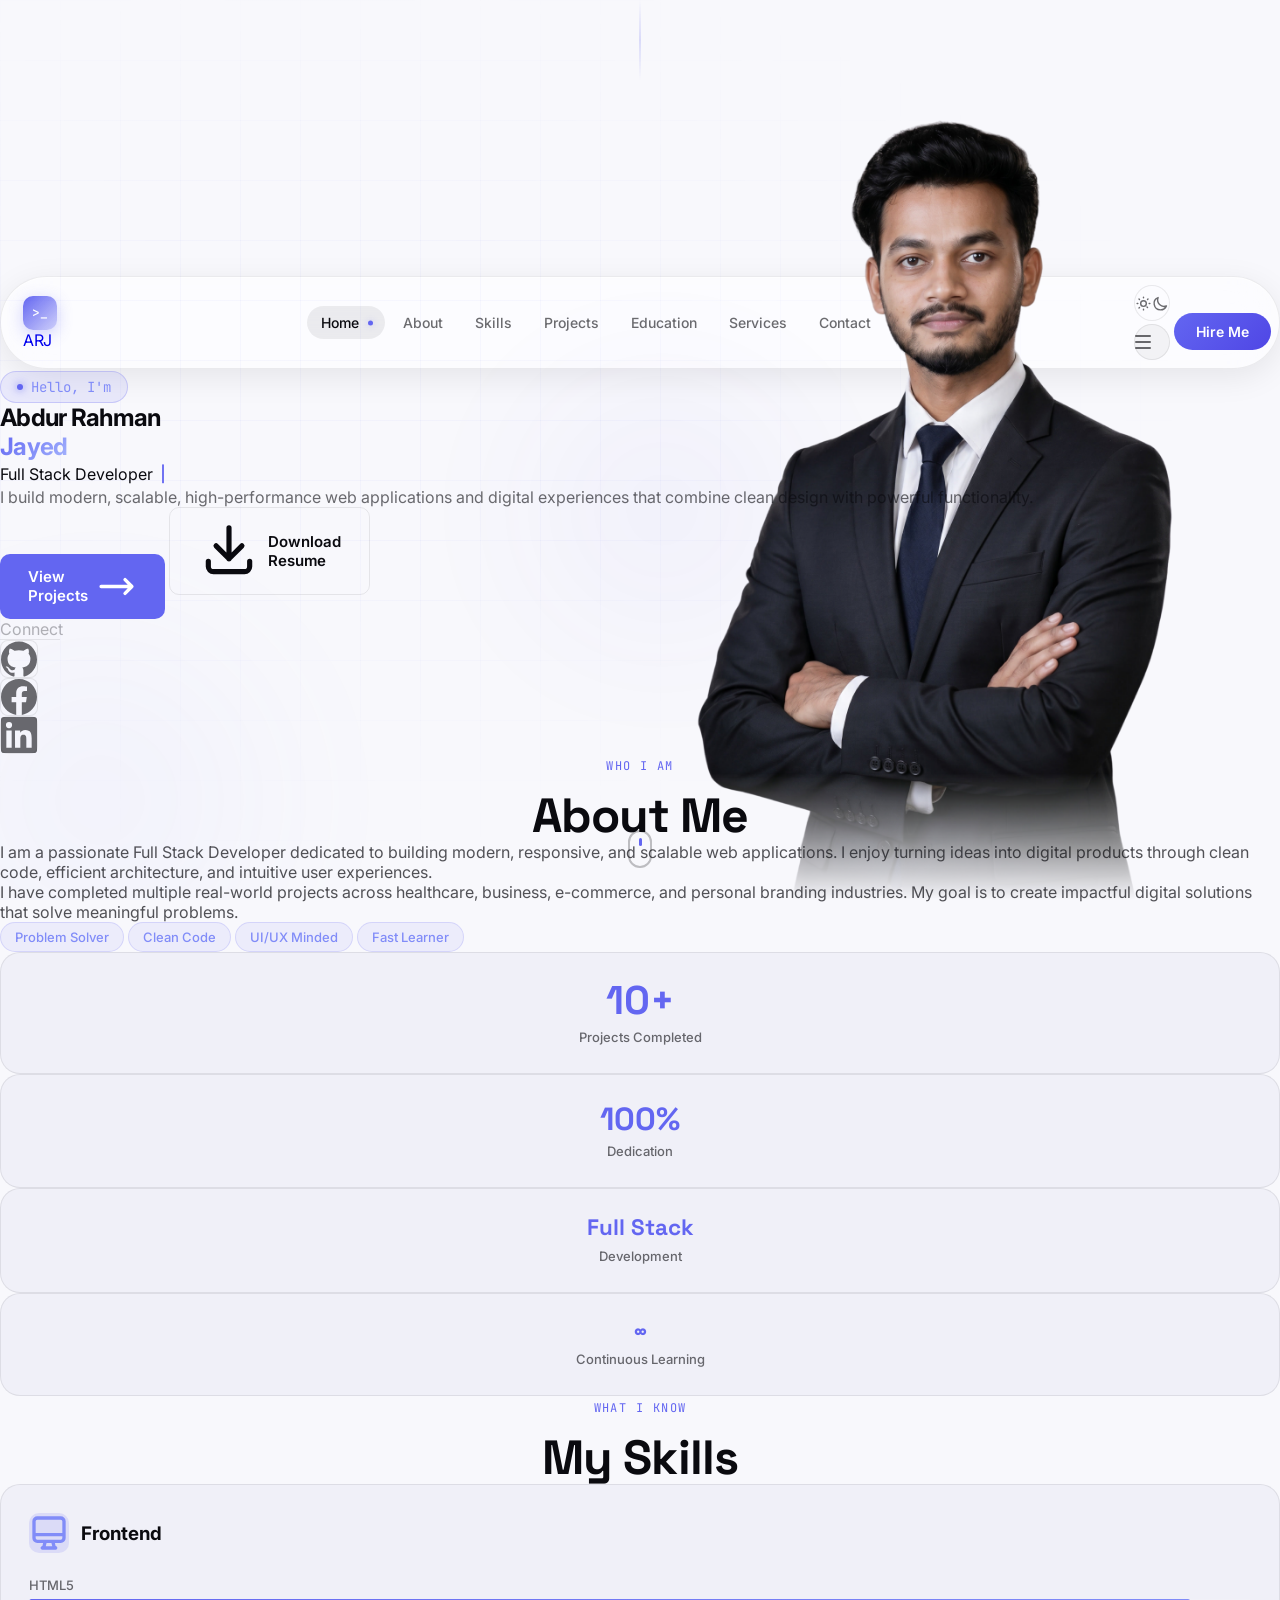
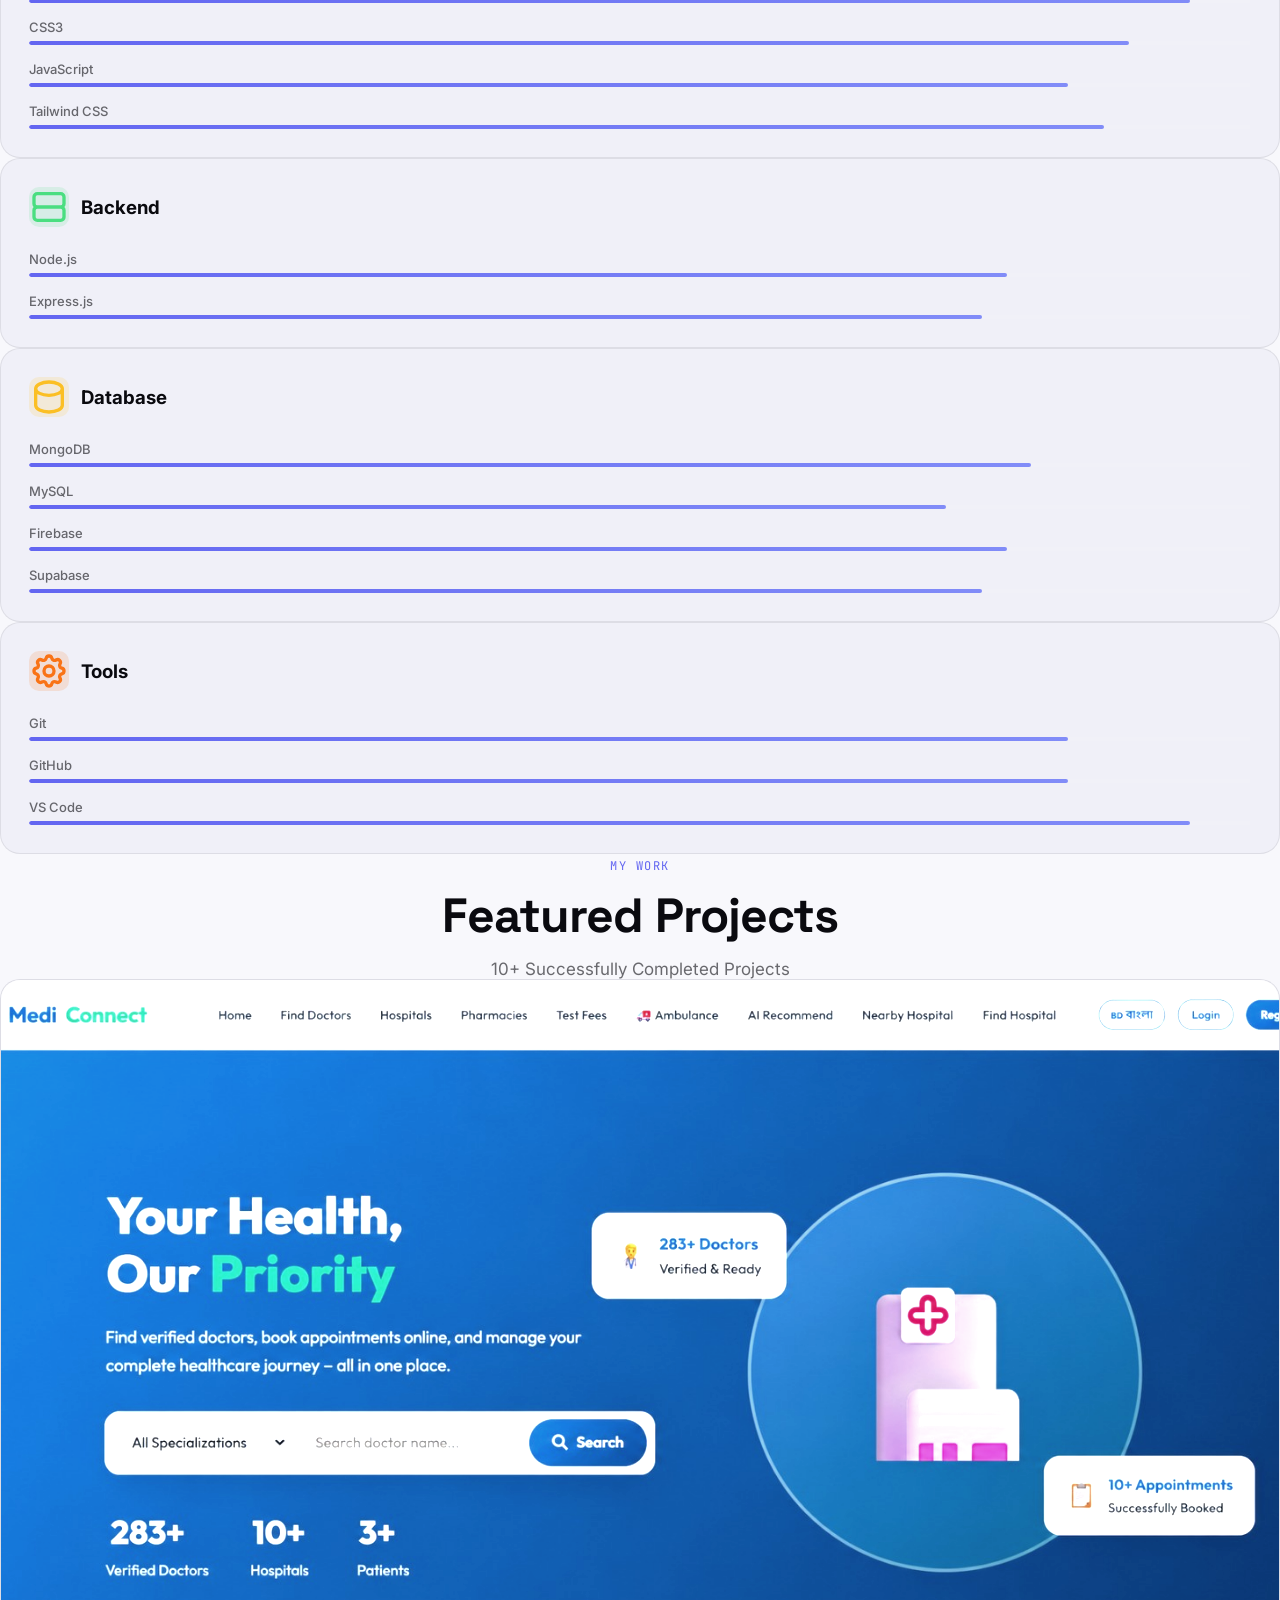
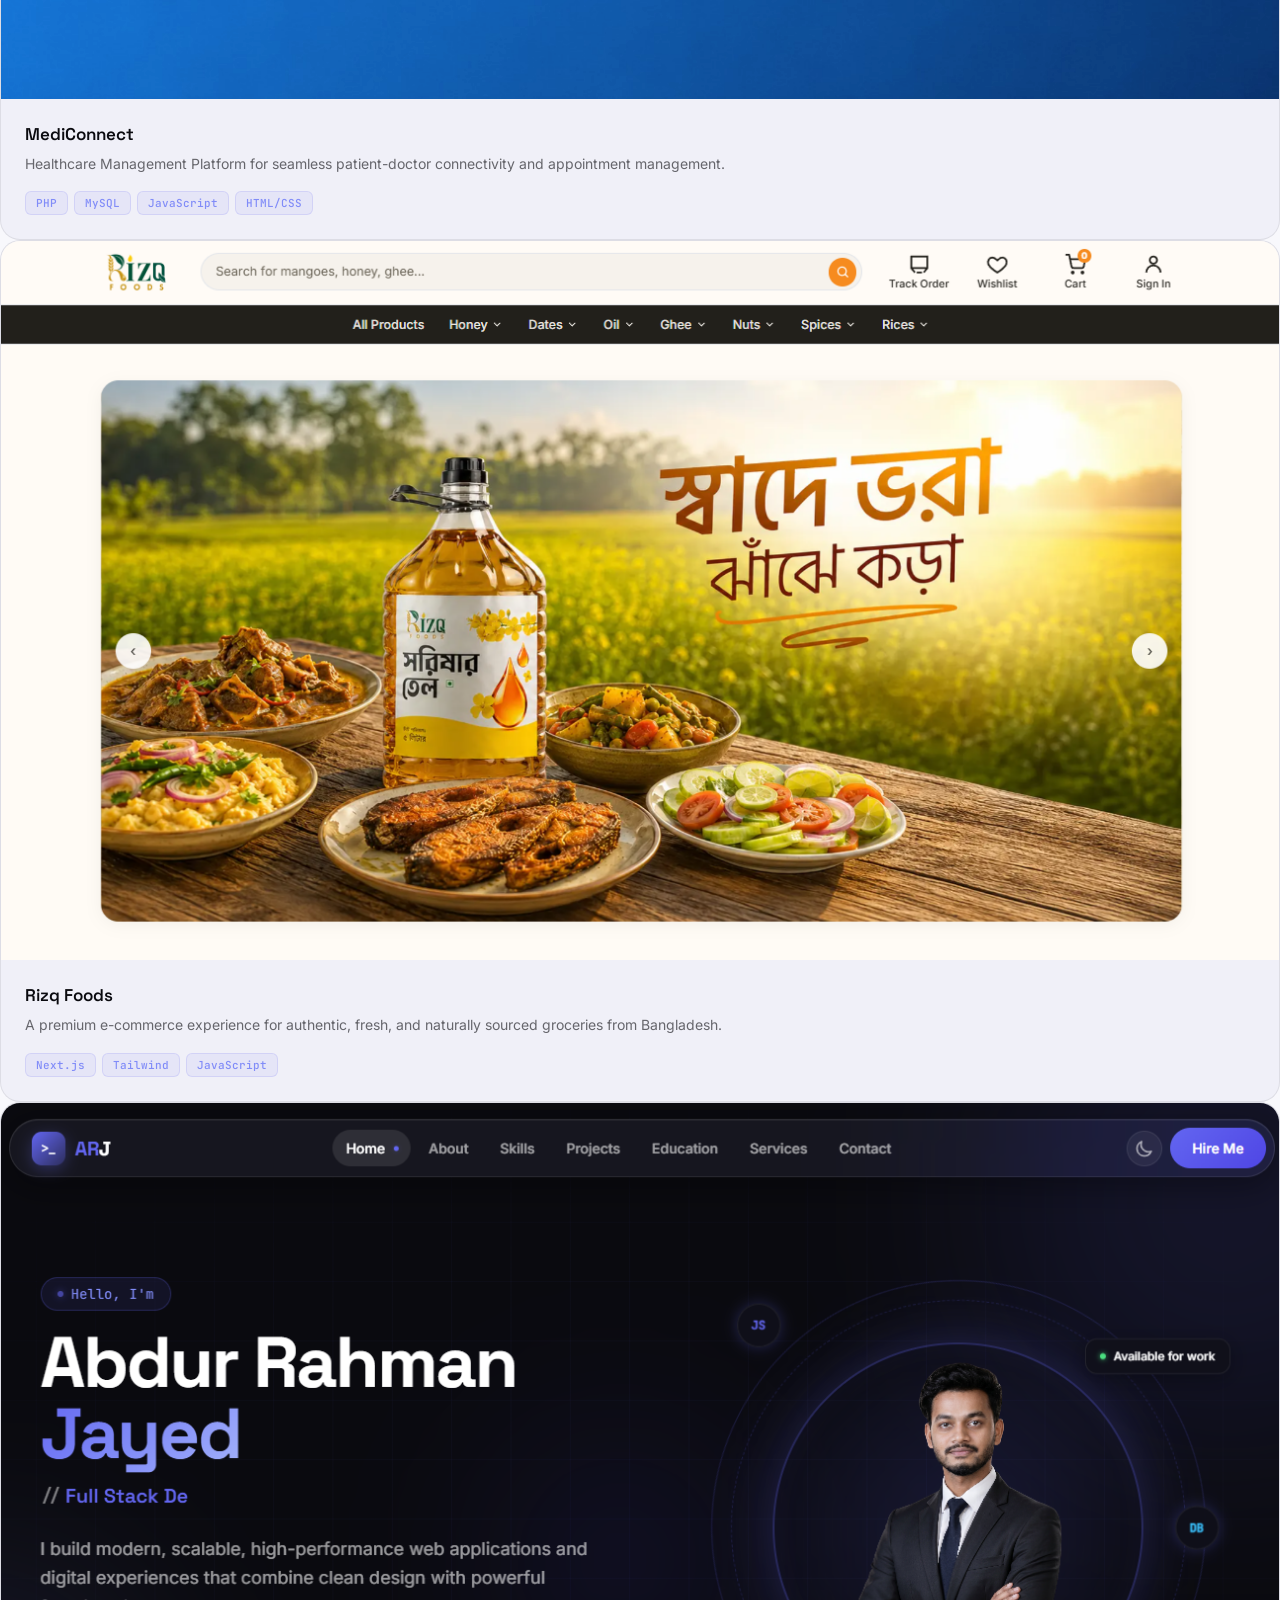
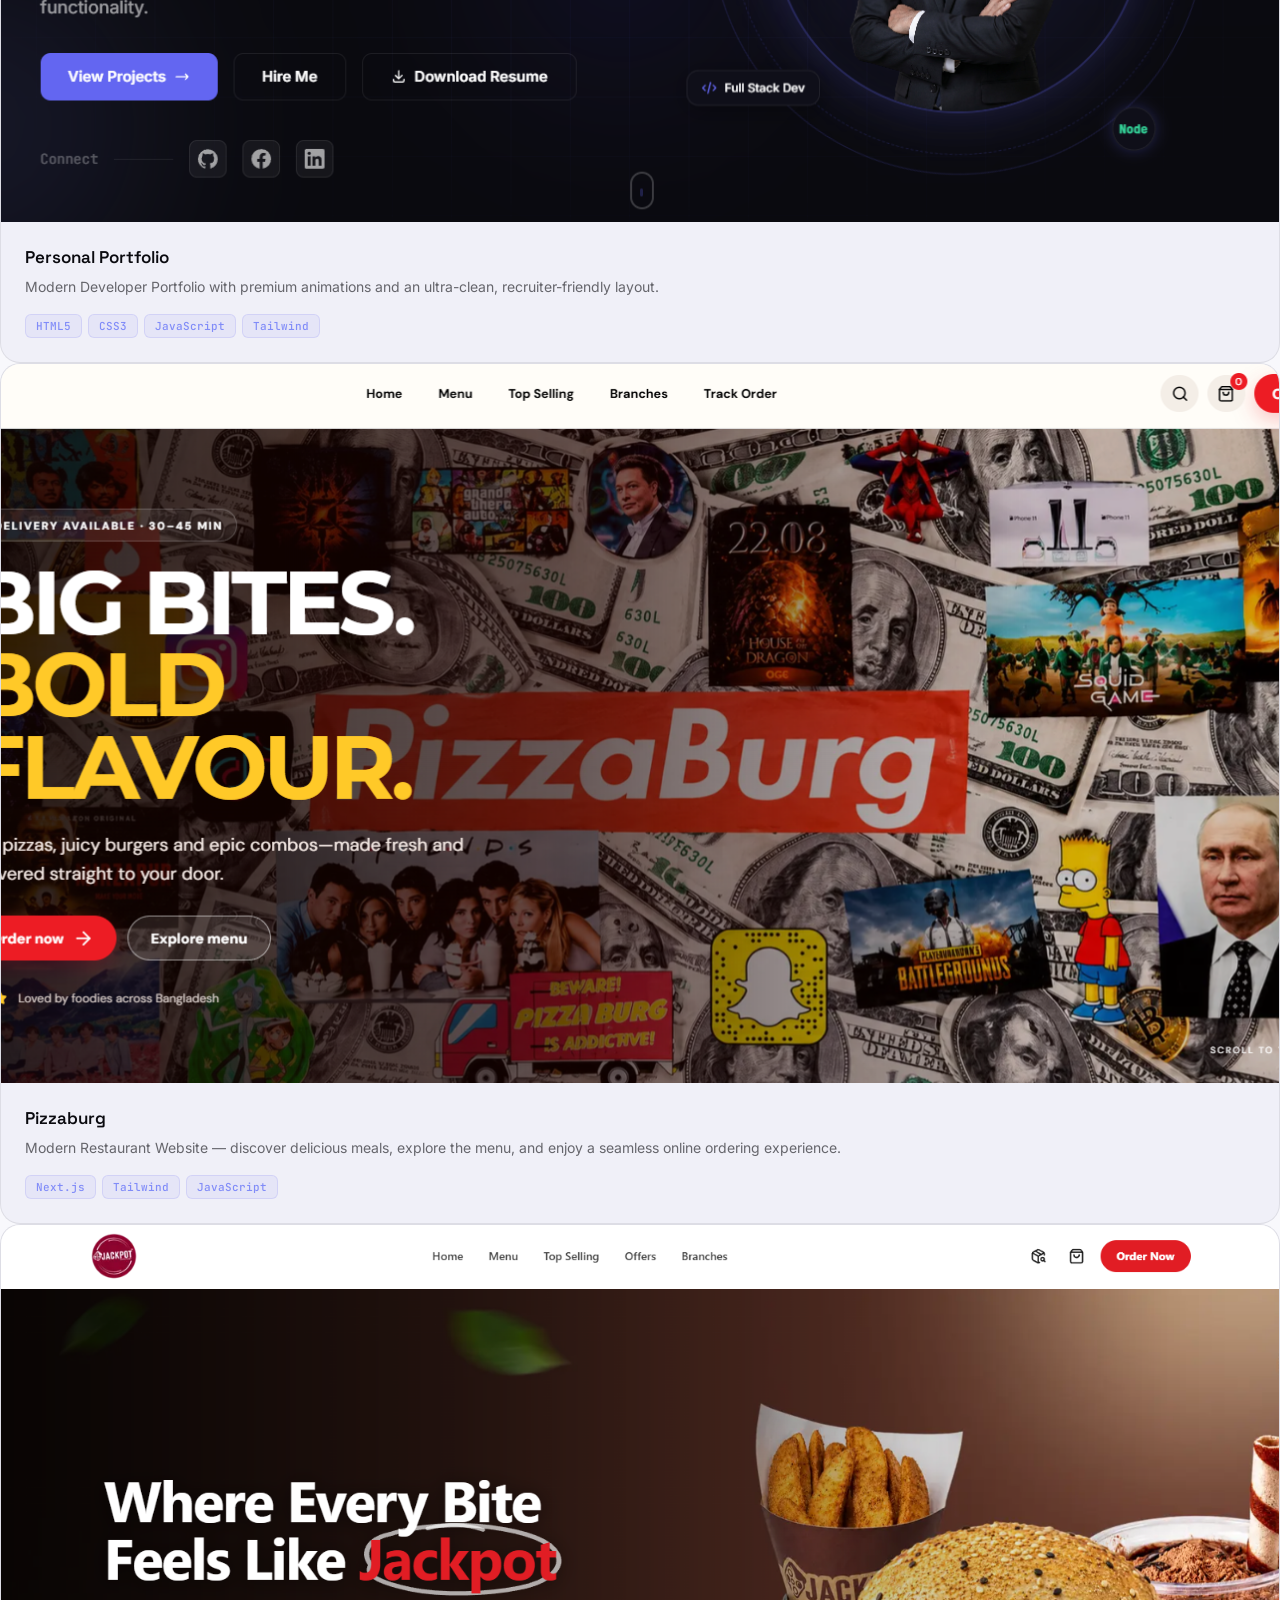
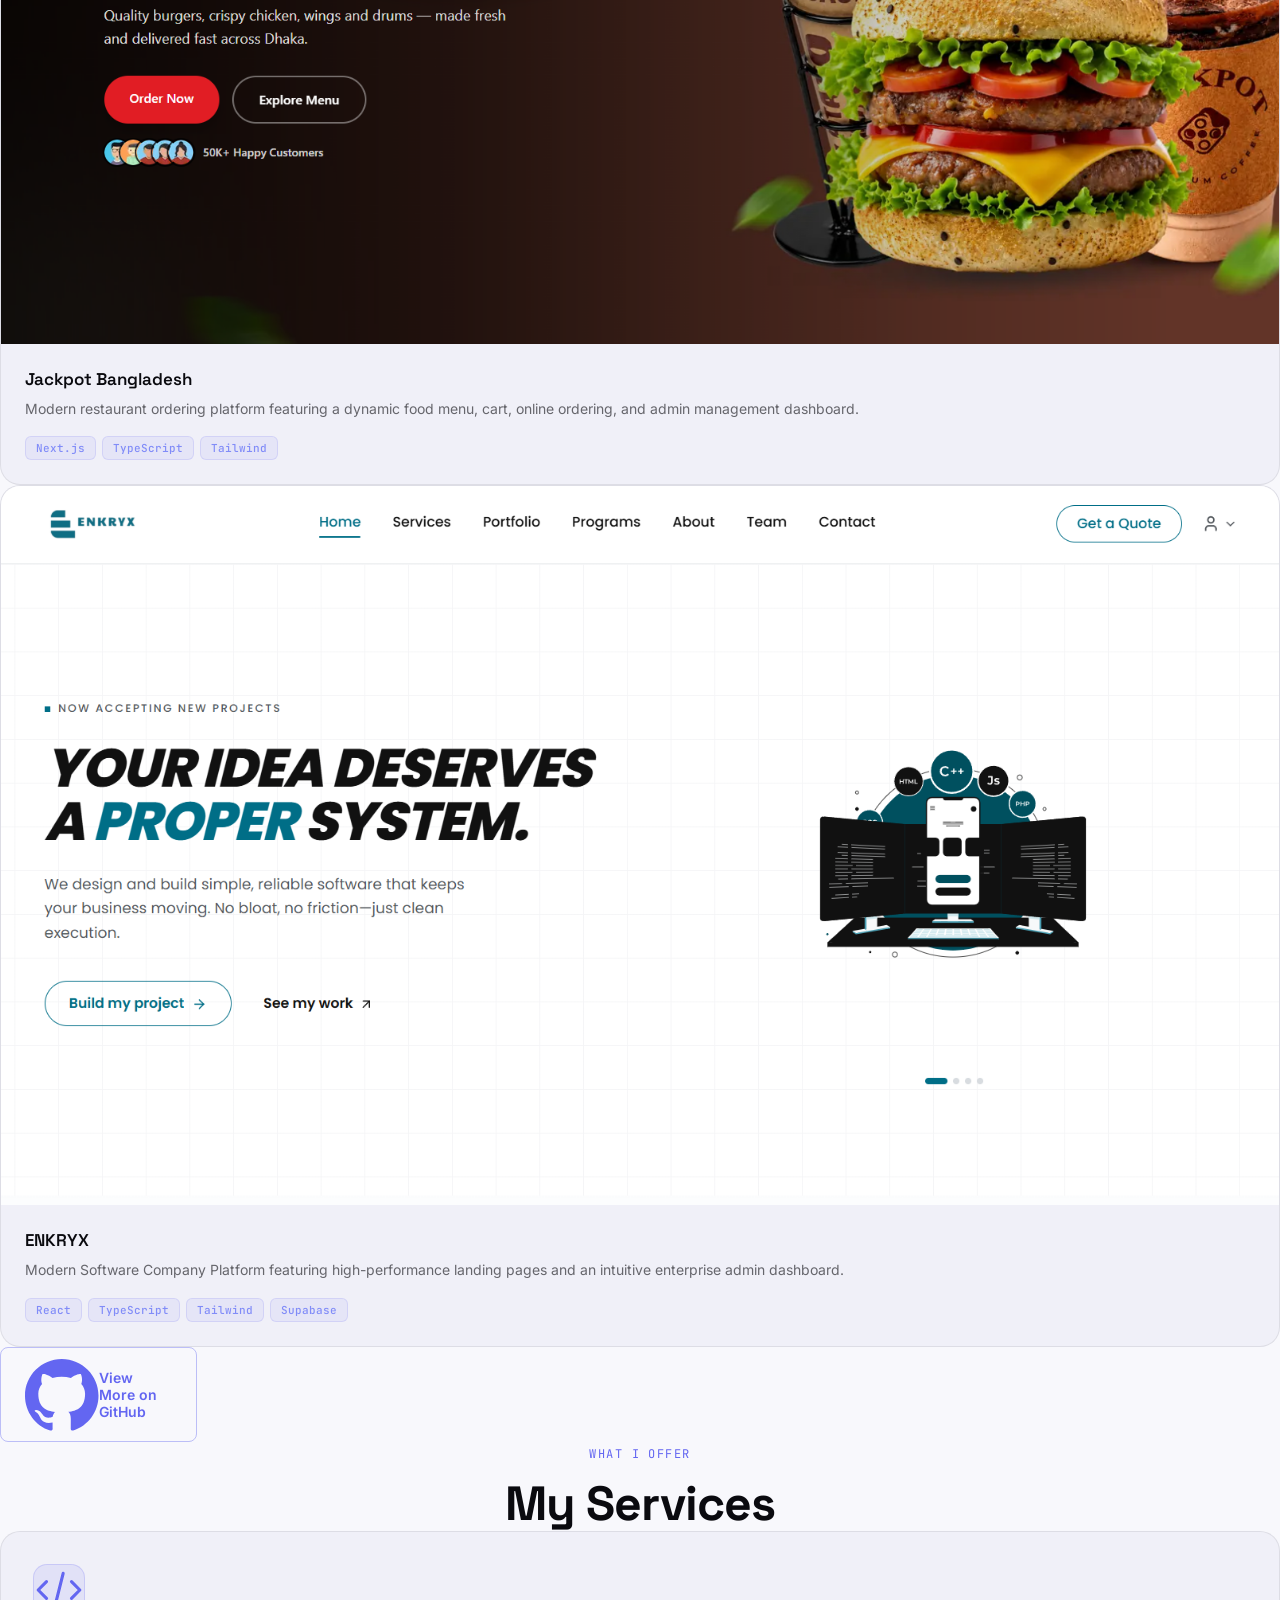
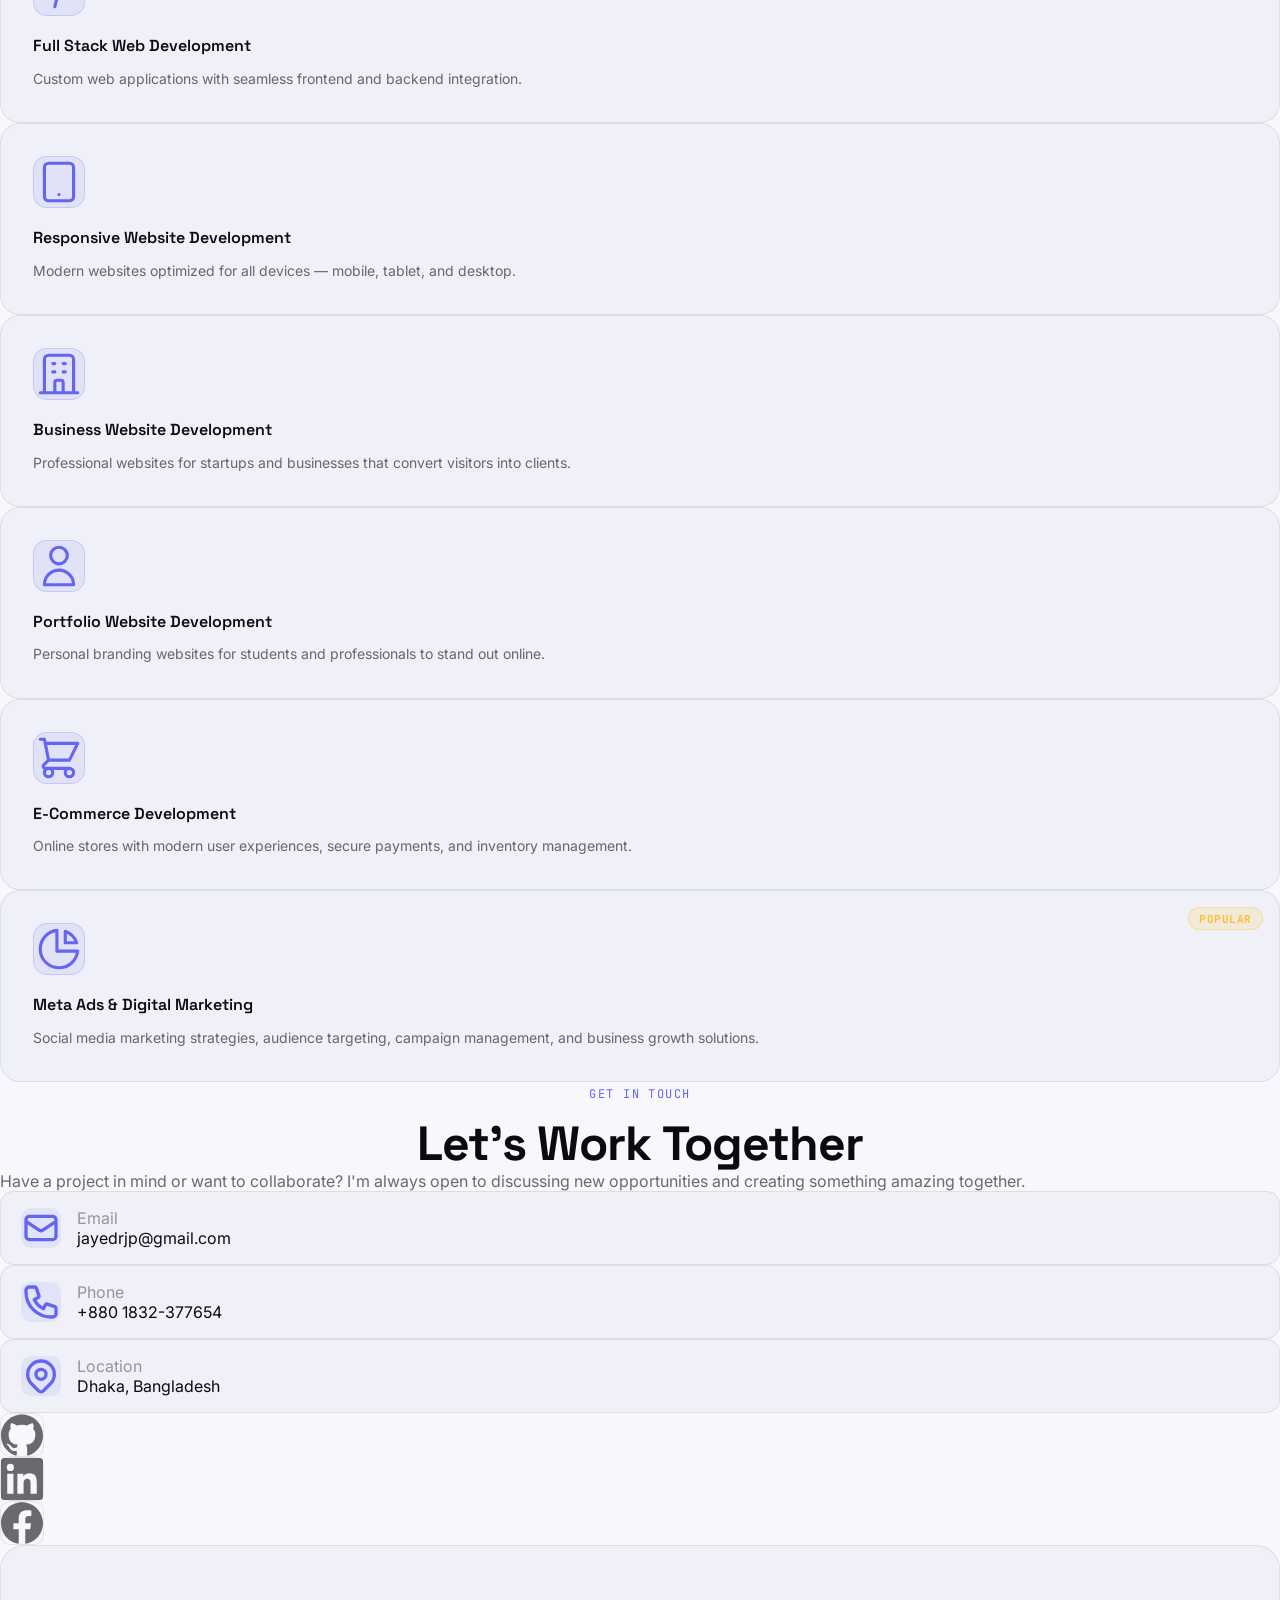
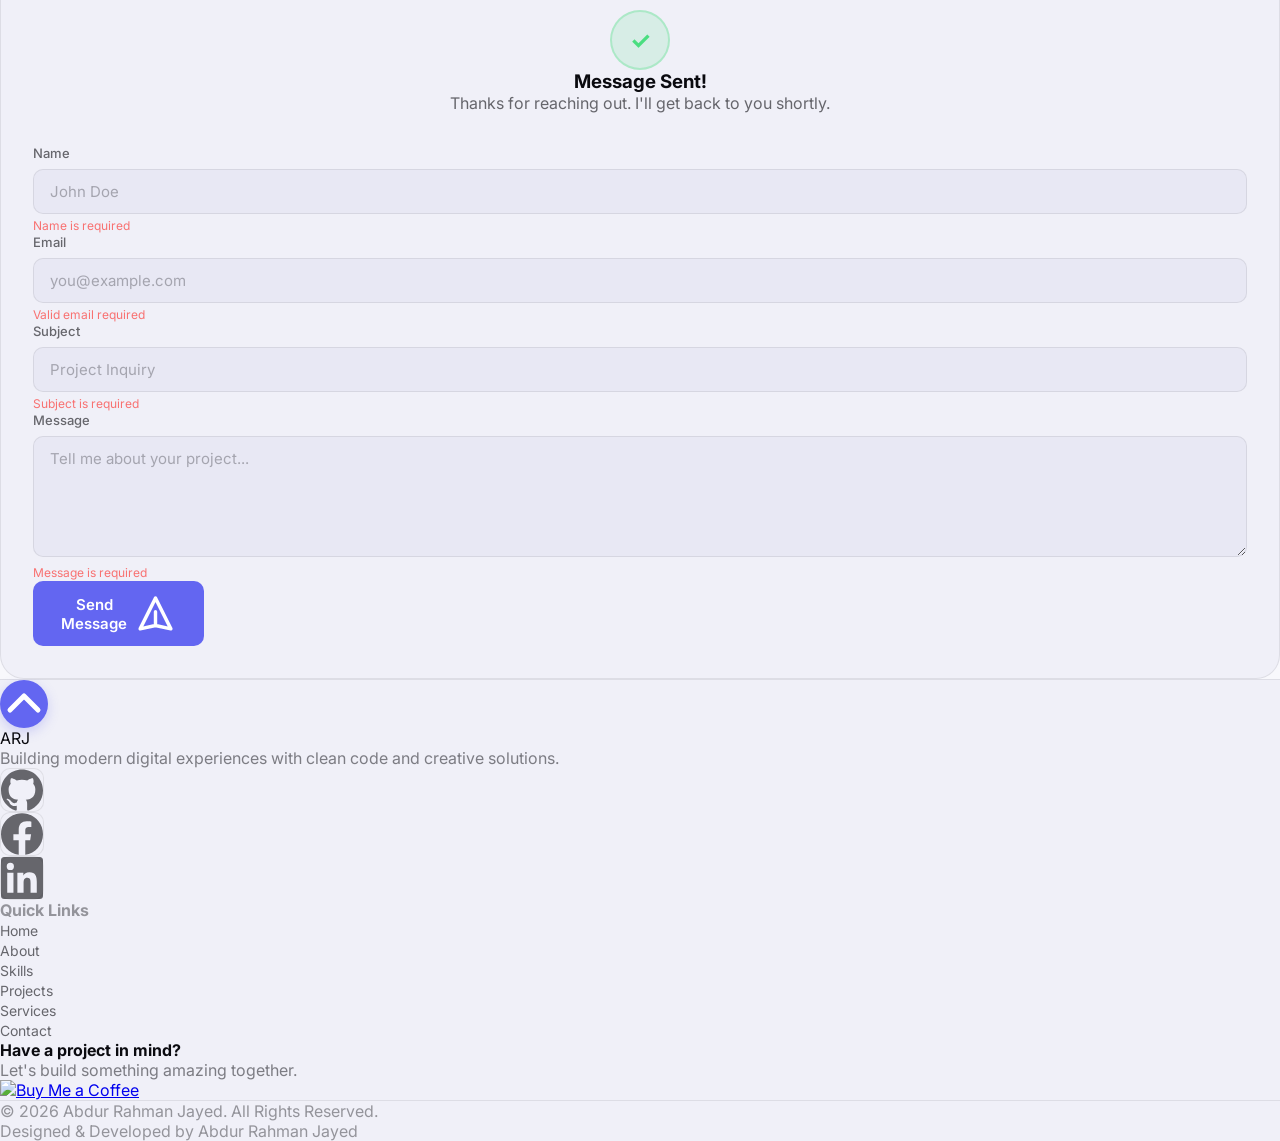
==== commit 070d198f: "Portfolio updates: hero portrait redesign, UI/UX improvements, new projects (Jackpot Bangladesh, ENK" ====
--- a/index.html
+++ b/index.html
@@ -812,7 +812,12 @@
                 style="background-image: url(&quot;assets/rizqfoods.png&quot;)"
               >
                 <div class="project-overlay">
-                  <a href="#" class="project-link"
+                  <a
+                    href="https://rizqfoods.vercel.app/"
+                    target="_blank"
+                    rel="noopener noreferrer"
+                    class="project-link"
+                    aria-label="Live Demo"
                     ><svg
                       class="w-5 h-5"
                       fill="none"
